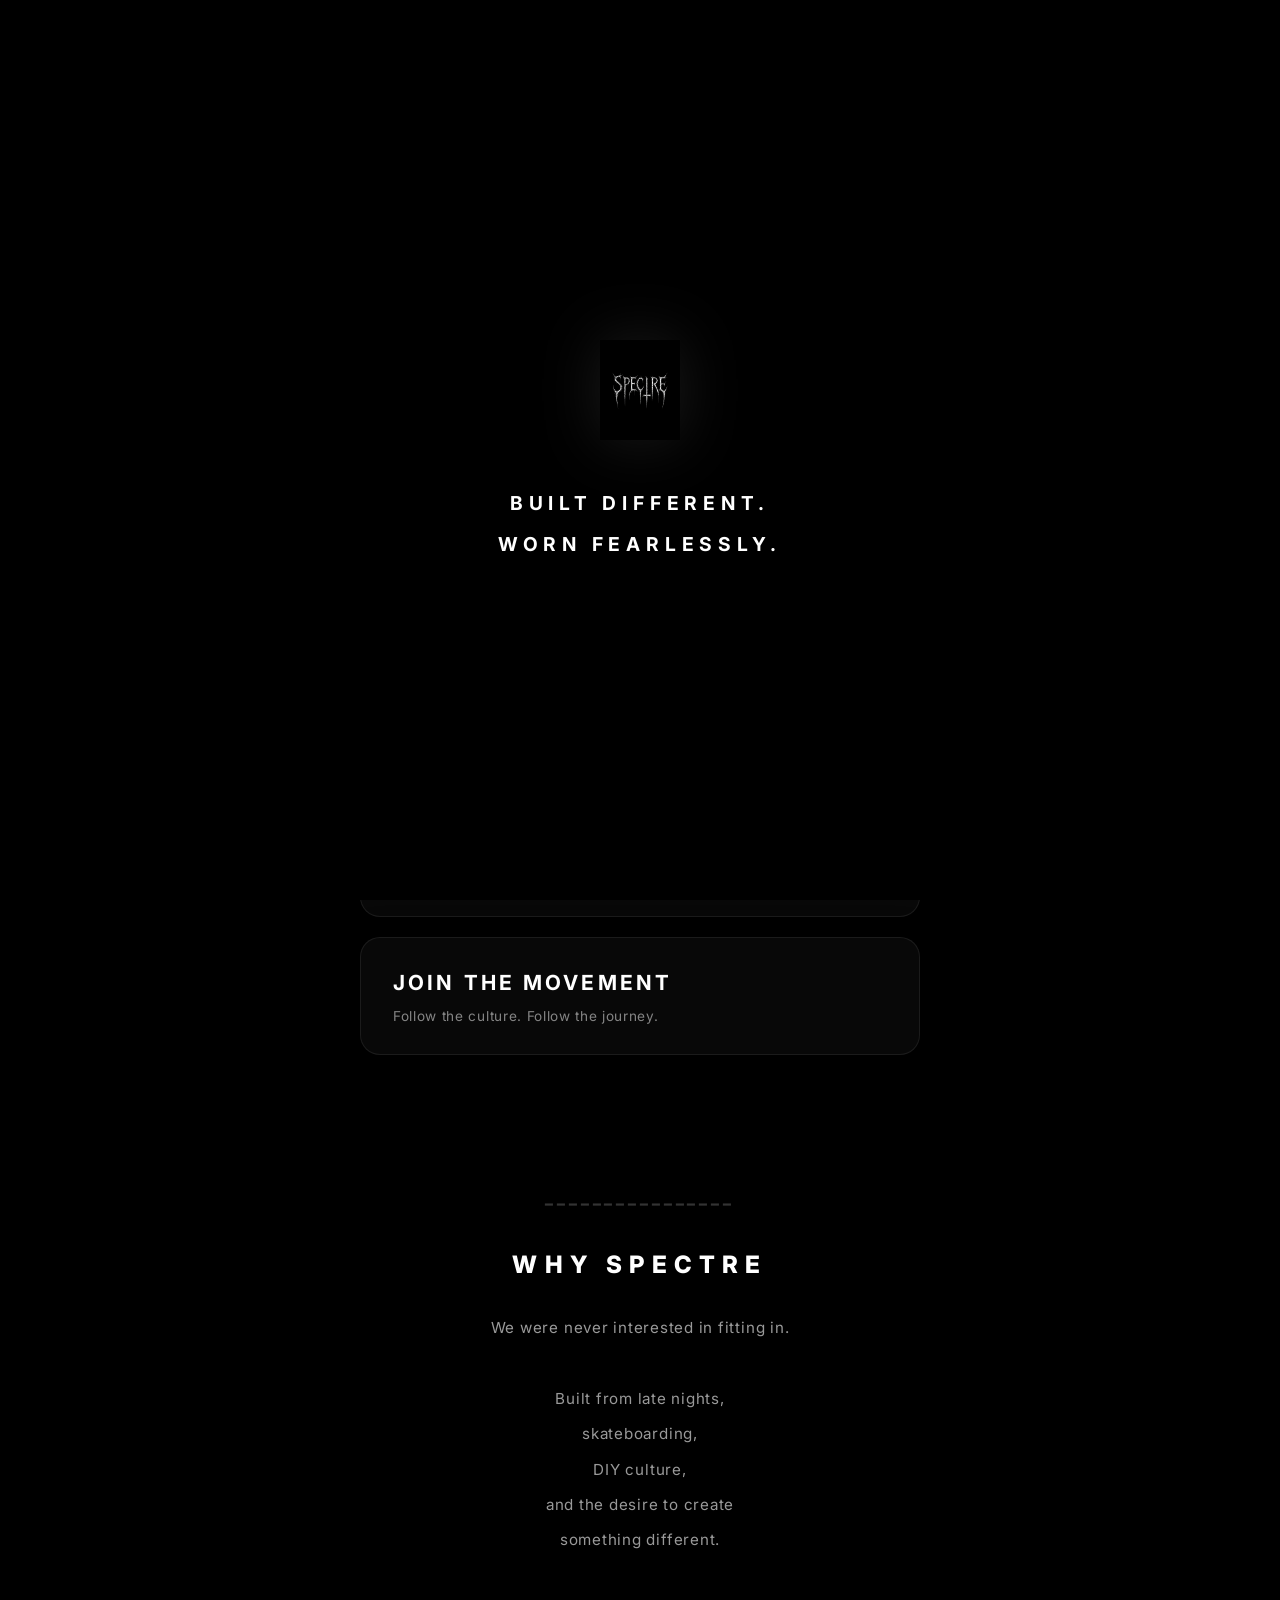
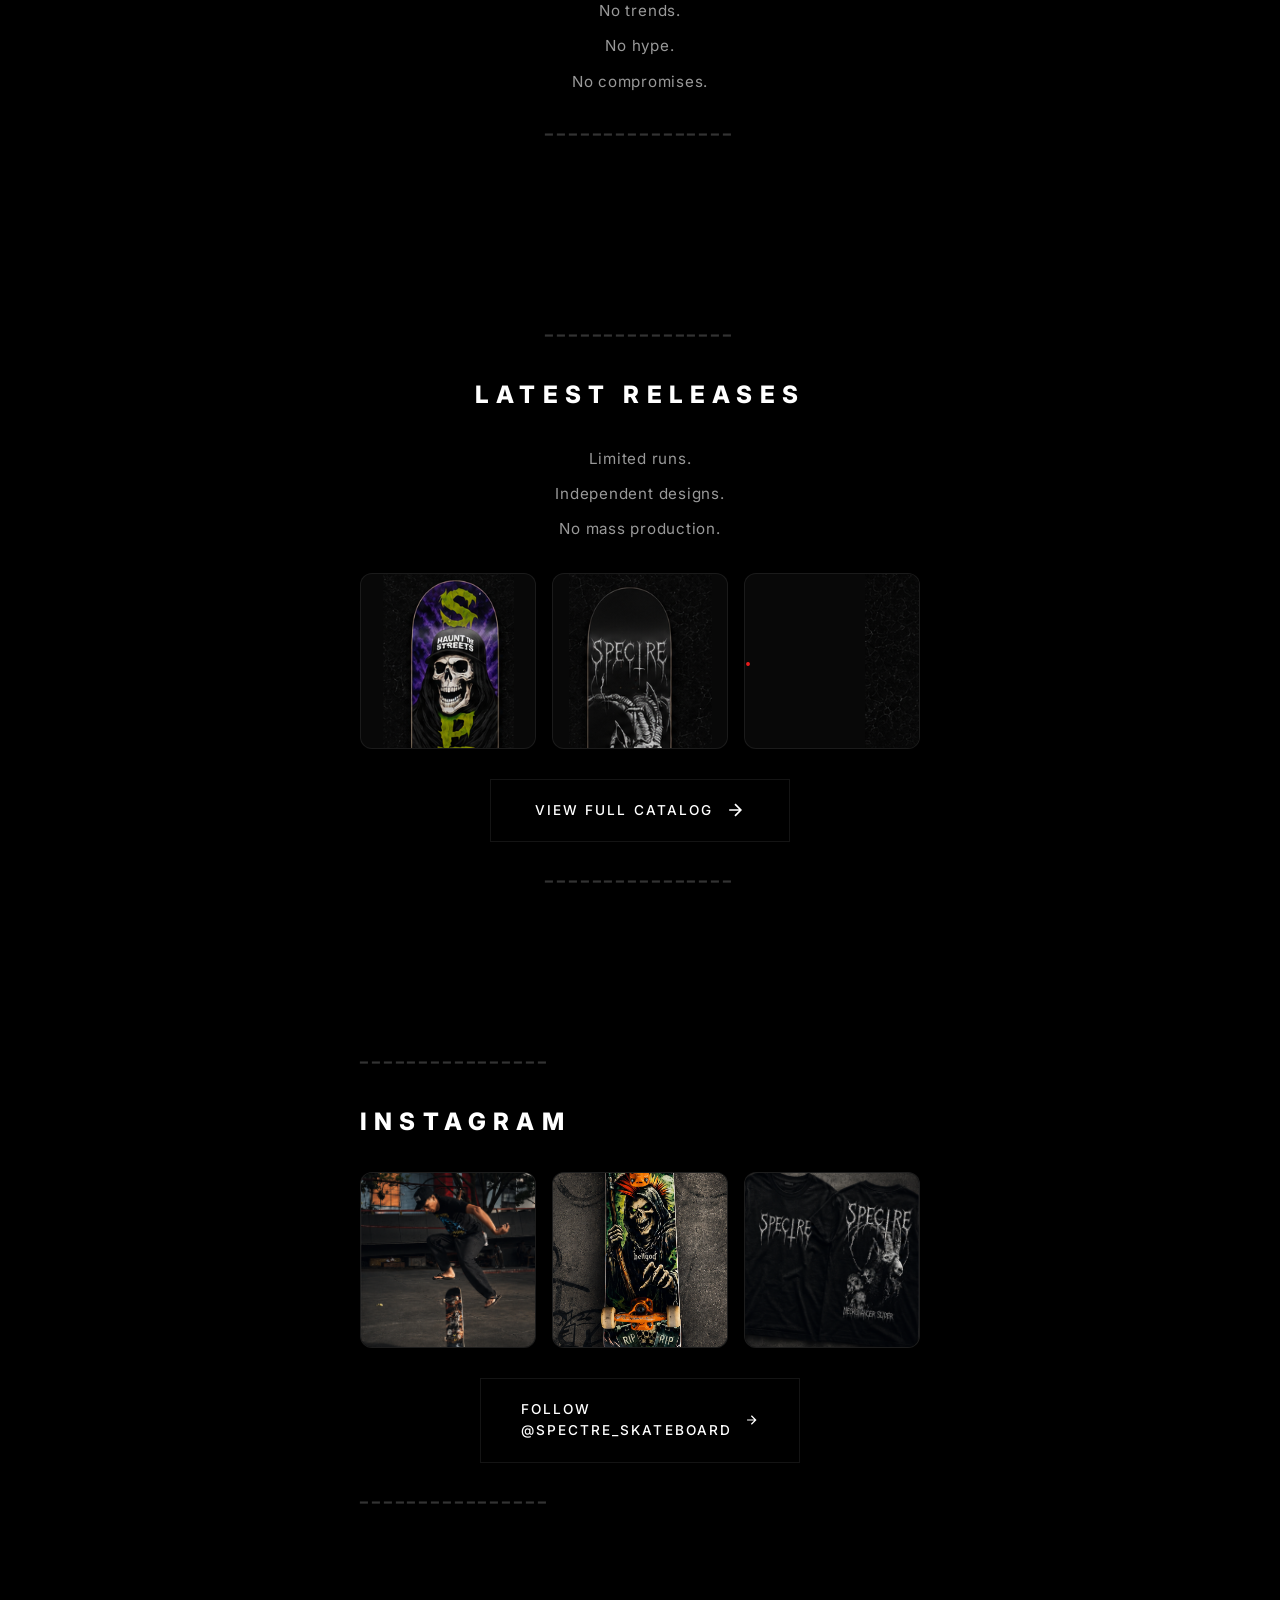
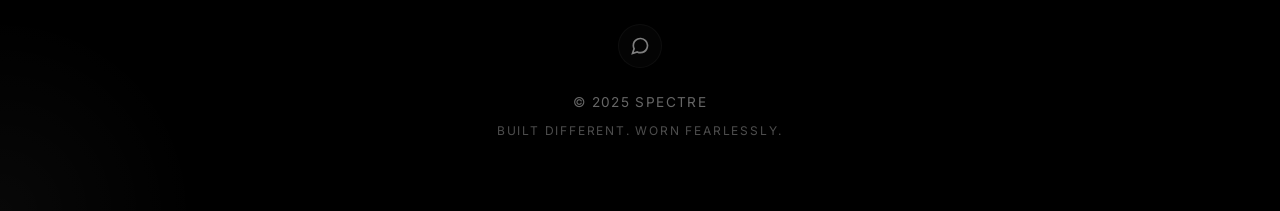
==== index.html @ ea02066d "update design" ====
<!DOCTYPE html>
<html lang="en">
<head>
    <meta charset="UTF-8">
    <meta name="viewport" content="width=device-width, initial-scale=1.0">
    <meta http-equiv="X-UA-Compatible" content="IE=edge">
    
    <!-- Primary Meta Tags -->
    <title>SPECTRE | Built Different. Worn Fearlessly.</title>
    <meta name="title" content="SPECTRE | Built Different. Worn Fearlessly.">
    <meta name="description" content="SPECTRE - Independent skateboarding and streetwear brand. Built Different. Worn Fearlessly. Shop limited edition streetwear and skate decks designed beyond trends.">
    <meta name="keywords" content="SPECTRE, spectreskate, skateboarding, streetwear, skate decks, premium streetwear, luxury fashion, independent clothing brand, DIY culture, underground culture, skate brand">
    <meta name="author" content="SPECTRE">
    
    <!-- Canonical URL -->
    <link rel="canonical" href="https://spectreskate.com/">
    
    <!-- Open Graph / Facebook -->
    <meta property="og:type" content="website">
    <meta property="og:url" content="https://spectreskate.com/">
    <meta property="og:title" content="SPECTRE">
    <meta property="og:description" content="Built Different. Worn Fearlessly.">
    <meta property="og:image" content="https://spectreskate.com/assets/images/social-preview.jpg">
    <meta property="og:site_name" content="SPECTRE">
    
    <!-- Twitter -->
    <meta property="twitter:card" content="summary_large_image">
    <meta property="twitter:url" content="https://spectreskate.com/">
    <meta property="twitter:title" content="SPECTRE">
    <meta property="twitter:description" content="Built Different. Worn Fearlessly.">
    <meta property="twitter:image" content="https://spectreskate.com/assets/images/social-preview.jpg">
    <meta property="twitter:site" content="@spectreskate">
    
    <!-- Favicon -->
    <link rel="icon" type="image/png" sizes="32x32" href="assets/images/favicon-32x32.png">
    <link rel="icon" type="image/png" sizes="16x16" href="assets/images/favicon-16x16.png">
    <link rel="icon" type="image/x-icon" href="assets/images/favicon.ico">
    <link rel="apple-touch-icon" sizes="180x180" href="assets/images/apple-touch-icon.png">
    
    <!-- CSS -->
    <link rel="stylesheet" href="style.css">
    
    <!-- Preconnect for performance -->
    <link rel="preconnect" href="https://fonts.googleapis.com">
    <link rel="preconnect" href="https://fonts.gstatic.com" crossorigin>
    <link href="https://fonts.googleapis.com/css2?family=Inter:wght@300;400;500;600;700;800;900&display=swap" rel="stylesheet">
</head>
<body>
    <!-- Loading Screen -->
    <div class="loading-screen" id="loadingScreen">
        <div class="loading-content">
            <img src="assets/images/logo.png" alt="SPECTRE" class="loading-logo">
            <div class="loading-text">
                <p class="loading-line-1">BUILT DIFFERENT.</p>
                <p class="loading-line-2">WORN FEARLESSLY.</p>
            </div>
        </div>
    </div>

    <!-- Background Effects -->
    <div class="background-gradient"></div>
    <div class="background-particles"></div>
    <div class="glow-effect"></div>

    <!-- Main Container -->
    <main class="container">
        <!-- Header Section -->
        <header class="header">
            <div class="profile-section">
                <div class="profile-image-container">
                    <img src="assets/images/logo.png" alt="SPECTRE" class="profile-image" id="profileImage">
                    <div class="profile-ring"></div>
                </div>
                <h1 class="brand-title">SPECTRE</h1>
                <p class="hero-subtitle">BUILT DIFFERENT.</p>
                <p class="hero-subtitle">WORN FEARLESSLY.</p>
                <p class="hero-tagline">Forged through skateboarding, DIY culture, and the underground.</p>
            </div>
        </header>

        <!-- Primary CTA Buttons Section -->
        <!-- CATATAN: Semua link diambil otomatis dari file links.json -->
        <!-- Jangan ubah href="#" di sini. Edit links.json untuk mengubah link -->
        <section class="cta-section">
            <div class="cta-container">
                <!-- ENTER THE VOID -->
                <!-- data-link="enter-void" akan mencari properti "enter_void" di links.json -->
                <a href="#" class="cta-button" data-link="enter-void" target="_blank" rel="noopener">
                    <div class="cta-content">
                        <h3 class="cta-title">ENTER THE VOID</h3>
                        <p class="cta-description">Forged by skateboarding, DIY, and the underground.</p>
                    </div>
                    <div class="cta-glow"></div>
                </a>

                <!-- EXPLORE THE COLLECTION -->
                <a href="collection.html" class="cta-button">
                    <div class="cta-content">
                        <h3 class="cta-title">EXPLORE THE COLLECTION</h3>
                        <p class="cta-description">Streetwear designed beyond trends.</p>
                    </div>
                    <div class="cta-glow"></div>
                </a>

                <!-- DIRECT CONTACT -->
                <!-- data-link="direct-contact" akan mencari properti "direct_contact" di links.json -->
                <a href="#" class="cta-button" data-link="direct-contact" id="whatsappBtn" target="_blank" rel="noopener">
                    <div class="cta-content">
                        <h3 class="cta-title">DIRECT CONTACT</h3>
                        <p class="cta-description">Questions, orders, collaborations, and custom requests.</p>
                    </div>
                    <div class="cta-glow"></div>
                </a>

                <!-- JOIN THE MOVEMENT -->
                <!-- data-link="join-movement" akan mencari properti "join_movement" di links.json -->
                <a href="#" class="cta-button" data-link="join-movement" target="_blank" rel="noopener">
                    <div class="cta-content">
                        <h3 class="cta-title">JOIN THE MOVEMENT</h3>
                        <p class="cta-description">Follow the culture. Follow the journey.</p>
                    </div>
                    <div class="cta-glow"></div>
                </a>
            </div>
        </section>

        <!-- WHY SPECTRE Section -->
        <section class="brand-section">
            <div class="divider">━━━━━━━━━━━━━━━━</div>
            <h2 class="section-title">WHY SPECTRE</h2>
            <div class="brand-content">
                <p>We were never interested in fitting in.</p>
                <br>
                <p>Built from late nights,</p>
                <p>skateboarding,</p>
                <p>DIY culture,</p>
                <p>and the desire to create</p>
                <p>something different.</p>
                <br>
                <p>No trends.</p>
                <p>No hype.</p>
                <p>No compromises.</p>
            </div>
            <div class="divider">━━━━━━━━━━━━━━━━</div>
        </section>

        <!-- LATEST RELEASES Section -->
        <section class="releases-section">
            <div class="divider">━━━━━━━━━━━━━━━━</div>
            <h2 class="section-title">LATEST RELEASES</h2>
            <div class="releases-content">
                <p>Limited runs.</p>
                <p>Independent designs.</p>
                <p>No mass production.</p>
            </div>
            <div class="releases-grid">
                <!-- Featured products loaded from products.json -->
                <div class="release-card" id="featured-product-1">
                    <div class="release-image">
                        <div class="release-placeholder">
                            <span>FEATURED 01</span>
                        </div>
                    </div>
                </div>
                <div class="release-card" id="featured-product-2">
                    <div class="release-image">
                        <div class="release-placeholder">
                            <span>FEATURED 02</span>
                        </div>
                    </div>
                </div>
                <div class="release-card" id="featured-product-3">
                    <div class="release-image">
                        <div class="release-placeholder">
                            <span>FEATURED 03</span>
                        </div>
                    </div>
                </div>
            </div>
            <a href="catalog.html" class="catalog-link" data-link="catalog">
                <span>VIEW FULL CATALOG</span>
                <svg viewBox="0 0 24 24" fill="none" stroke="currentColor" stroke-width="2">
                    <path d="M5 12h14M12 5l7 7-7 7"/>
                </svg>
            </a>
            <div class="divider">━━━━━━━━━━━━━━━━</div>
        </section>

        <!-- Instagram Showcase Section -->
        <section class="instagram-section">
            <div class="divider">━━━━━━━━━━━━━━━━</div>
            <h2 class="section-title">INSTAGRAM</h2>
            <div class="instagram-grid">
                <a href="#" class="instagram-link" data-link="instagram" target="_blank" rel="noopener" aria-label="View on Instagram" id="instagram-photo-1">
                    <div class="instagram-image">
                        <div class="instagram-placeholder">
                            <span>PHOTO 01</span>
                        </div>
                    </div>
                </a>
                <a href="#" class="instagram-link" data-link="instagram" target="_blank" rel="noopener" aria-label="View on Instagram" id="instagram-photo-2">
                    <div class="instagram-image">
                        <div class="instagram-placeholder">
                            <span>PHOTO 02</span>
                        </div>
                    </div>
                </a>
                <a href="#" class="instagram-link" data-link="instagram" target="_blank" rel="noopener" aria-label="View on Instagram" id="instagram-photo-3">
                    <div class="instagram-image">
                        <div class="instagram-placeholder">
                            <span>PHOTO 03</span>
                        </div>
                    </div>
                </a>
            </div>
            <a href="#" class="instagram-cta" data-link="instagram" target="_blank" rel="noopener">
                <span>FOLLOW @SPECTRE_SKATEBOARD</span>
                <svg viewBox="0 0 24 24" fill="none" stroke="currentColor" stroke-width="2">
                    <path d="M5 12h14M12 5l7 7-7 7"/>
                </svg>
            </a>
            <div class="divider">━━━━━━━━━━━━━━━━</div>
        </section>

        <!-- Footer -->
        <footer class="footer">
            <div class="footer-social">
                <a href="#" class="footer-social-link" data-link="direct-contact" target="_blank" rel="noopener" aria-label="WhatsApp">
                    <svg viewBox="0 0 24 24" fill="none" stroke="currentColor" stroke-width="2">
                        <path d="M21 11.5a8.38 8.38 0 0 1-.9 3.8 8.5 8.5 0 0 1-7.6 4.7 8.38 8.38 0 0 1-3.8-.9L3 21l1.9-5.7a8.38 8.38 0 0 1-.9-3.8 8.5 8.5 0 0 1 4.7-7.6 8.38 8.38 0 0 1 3.8-.9h.5a8.48 8.48 0 0 1 8 8v.5z"></path>
                    </svg>
                </a>
            </div>
            <p class="footer-text">&copy; 2025 SPECTRE</p>
            <p class="footer-tagline">Built Different. Worn Fearlessly.</p>
        </footer>
    </main>

    <!-- JavaScript -->
    <script src="script.js"></script>
</body>
</html>
---- style.css ----
/* ============================================
   SPECTRE - Premium Luxury Bio-Link Website
   Dark Theme with Glassmorphism Effects
   ============================================ */

/* CSS Reset & Base Styles */
* {
    margin: 0;
    padding: 0;
    box-sizing: border-box;
}

:root {
    --color-black: #000000;
    --color-dark-grey: #0a0a0a;
    --color-medium-grey: #1a1a1a;
    --color-light-grey: #2a2a2a;
    --color-white: #ffffff;
    --color-accent: #ffffff;
    --color-glow: rgba(255, 255, 255, 0.1);
    
    --font-primary: 'Inter', -apple-system, BlinkMacSystemFont, 'Segoe UI', Roboto, sans-serif;
    
    --glass-bg: rgba(255, 255, 255, 0.03);
    --glass-border: rgba(255, 255, 255, 0.08);
    --glass-blur: 20px;
    
    --transition-fast: 0.2s ease;
    --transition-medium: 0.3s ease;
    --transition-slow: 0.5s ease;
    
    --shadow-subtle: 0 4px 30px rgba(0, 0, 0, 0.5);
    --shadow-glow: 0 0 40px rgba(255, 255, 255, 0.1);
}

html {
    scroll-behavior: smooth;
}

body {
    font-family: var(--font-primary);
    background-color: var(--color-black);
    color: var(--color-white);
    min-height: 100vh;
    overflow-x: hidden;
    line-height: 1.6;
    -webkit-font-smoothing: antialiased;
    -moz-osx-font-smoothing: grayscale;
}

/* Loading Screen - Cinematic Intro */
.loading-screen {
    position: fixed;
    top: 0;
    left: 0;
    width: 100%;
    height: 100%;
    background: var(--color-black);
    display: flex;
    flex-direction: column;
    justify-content: center;
    align-items: center;
    z-index: 9999;
    transition: opacity 0.8s ease, visibility 0.8s ease;
}

.loading-screen.hidden {
    opacity: 0;
    visibility: hidden;
}

.loading-content {
    text-align: center;
    opacity: 0;
    animation: fadeIn 0.8s ease forwards;
}

.loading-logo {
    width: 100px;
    height: 100px;
    margin-bottom: 40px;
    object-fit: contain;
    filter: drop-shadow(0 0 30px rgba(255, 255, 255, 0.1));
    opacity: 0;
    animation: logoFadeIn 0.8s ease 0.3s forwards;
}

.loading-text {
    opacity: 0;
    animation: textFadeIn 0.8s ease 0.6s forwards;
}

.loading-line-1 {
    font-size: 1.2rem;
    font-weight: 700;
    letter-spacing: 0.3em;
    text-transform: uppercase;
    color: var(--color-white);
    margin-bottom: 10px;
    opacity: 0;
    animation: lineFadeIn 0.6s ease 0.9s forwards;
}

.loading-line-2 {
    font-size: 1.2rem;
    font-weight: 700;
    letter-spacing: 0.3em;
    text-transform: uppercase;
    color: var(--color-white);
    opacity: 0;
    animation: lineFadeIn 0.6s ease 1.1s forwards;
}

/* Cinematic Animations */
@keyframes fadeIn {
    from {
        opacity: 0;
    }
    to {
        opacity: 1;
    }
}

@keyframes logoFadeIn {
    from {
        opacity: 0;
        transform: scale(0.95);
    }
    to {
        opacity: 1;
        transform: scale(1);
    }
}

@keyframes textFadeIn {
    from {
        opacity: 0;
    }
    to {
        opacity: 1;
    }
}

@keyframes lineFadeIn {
    from {
        opacity: 0;
        transform: translateY(10px);
    }
    to {
        opacity: 1;
        transform: translateY(0);
    }
}

@keyframes pulse {
    0%, 100% {
        transform: scale(1);
        opacity: 1;
    }
    50% {
        transform: scale(1.05);
        opacity: 0.8;
    }
}

/* Background Effects */
.background-gradient {
    position: fixed;
    top: 0;
    left: 0;
    width: 100%;
    height: 100%;
    background: 
        radial-gradient(ellipse at 20% 20%, rgba(255, 255, 255, 0.03) 0%, transparent 50%),
        radial-gradient(ellipse at 80% 80%, rgba(255, 255, 255, 0.02) 0%, transparent 50%),
        radial-gradient(ellipse at 50% 50%, rgba(255, 255, 255, 0.01) 0%, transparent 70%);
    z-index: -2;
    animation: gradientMove 20s ease-in-out infinite;
}

@keyframes gradientMove {
    0%, 100% {
        transform: translate(0, 0) scale(1);
    }
    33% {
        transform: translate(30px, -30px) scale(1.1);
    }
    66% {
        transform: translate(-20px, 20px) scale(0.9);
    }
}

.background-particles {
    position: fixed;
    top: 0;
    left: 0;
    width: 100%;
    height: 100%;
    z-index: -1;
    pointer-events: none;
}

.glow-effect {
    position: fixed;
    top: 50%;
    left: 50%;
    transform: translate(-50%, -50%);
    width: 600px;
    height: 600px;
    background: radial-gradient(circle, rgba(255, 255, 255, 0.05) 0%, transparent 70%);
    z-index: -1;
    animation: glowPulse 8s ease-in-out infinite;
}

@keyframes glowPulse {
    0%, 100% {
        opacity: 0.5;
        transform: translate(-50%, -50%) scale(1);
    }
    50% {
        opacity: 0.8;
        transform: translate(-50%, -50%) scale(1.2);
    }
}

/* Main Container */
.container {
    max-width: 600px;
    margin: 0 auto;
    padding: 40px 20px;
    min-height: 100vh;
    display: flex;
    flex-direction: column;
    position: relative;
}

/* Header Section */
.header {
    text-align: center;
    margin-bottom: 50px;
    animation: fadeInUp 1s ease 0.3s both;
}

.profile-section {
    display: flex;
    flex-direction: column;
    align-items: center;
    gap: 20px;
}

.profile-image-container {
    position: relative;
    width: 160px;
    height: 160px;
    margin-bottom: 10px;
}

.profile-image {
    width: 100%;
    height: 100%;
    object-fit: contain;
    border-radius: 50%;
    animation: logoReveal 1.5s ease 0.5s both;
}

.profile-ring {
    position: absolute;
    top: -5px;
    left: -5px;
    right: -5px;
    bottom: -5px;
    border: 2px solid rgba(255, 255, 255, 0.2);
    border-radius: 50%;
    animation: ringPulse 3s ease-in-out infinite;
}

@keyframes logoReveal {
    0% {
        transform: scale(0.8) rotate(-10deg);
        opacity: 0;
    }
    100% {
        transform: scale(1) rotate(0deg);
        opacity: 1;
    }
}

@keyframes ringPulse {
    0%, 100% {
        transform: scale(1);
        opacity: 0.5;
    }
    50% {
        transform: scale(1.1);
        opacity: 0.2;
    }
}

.brand-title {
    font-size: 2.5rem;
    font-weight: 800;
    letter-spacing: 0.3em;
    text-transform: uppercase;
    background: linear-gradient(135deg, var(--color-white) 0%, rgba(255, 255, 255, 0.7) 100%);
    -webkit-background-clip: text;
    -webkit-text-fill-color: transparent;
    background-clip: text;
    animation: fadeInUp 1s ease 0.7s both;
}

.hero-subtitle {
    font-size: 1.2rem;
    font-weight: 700;
    letter-spacing: 0.2em;
    color: var(--color-white);
    text-transform: uppercase;
    margin: 5px 0;
    animation: fadeInUp 1s ease 0.8s both;
}

.hero-tagline {
    font-size: 0.85rem;
    font-weight: 400;
    letter-spacing: 0.1em;
    color: rgba(255, 255, 255, 0.5);
    text-transform: none;
    margin-top: 15px;
    animation: fadeInUp 1s ease 0.9s both;
}

/* CTA Section */
.cta-section {
    flex: 1;
    margin-bottom: 50px;
}

.cta-container {
    display: flex;
    flex-direction: column;
    gap: 20px;
}

.cta-button {
    position: relative;
    display: block;
    text-decoration: none;
    background: var(--glass-bg);
    border: 1px solid var(--glass-border);
    border-radius: 20px;
    padding: 28px 32px;
    backdrop-filter: blur(var(--glass-blur));
    -webkit-backdrop-filter: blur(var(--glass-blur));
    box-shadow: var(--shadow-subtle);
    transition: all var(--transition-medium);
    overflow: hidden;
    animation: fadeInUp 0.6s ease both;
}

.cta-button:nth-child(1) { animation-delay: 1.1s; }
.cta-button:nth-child(2) { animation-delay: 1.2s; }
.cta-button:nth-child(3) { animation-delay: 1.3s; }
.cta-button:nth-child(4) { animation-delay: 1.4s; }

.cta-button:hover {
    transform: translateY(-6px) scale(1.02);
    border-color: rgba(255, 255, 255, 0.3);
    box-shadow: var(--shadow-glow);
}

.cta-button:active {
    transform: translateY(-3px) scale(0.98);
}

.cta-content {
    position: relative;
    z-index: 1;
}

.cta-title {
    font-size: 1.3rem;
    font-weight: 700;
    letter-spacing: 0.15em;
    color: var(--color-white);
    text-transform: uppercase;
    margin-bottom: 8px;
}

.cta-description {
    font-size: 0.85rem;
    font-weight: 400;
    letter-spacing: 0.05em;
    color: rgba(255, 255, 255, 0.5);
    line-height: 1.4;
}

.cta-glow {
    position: absolute;
    top: 0;
    left: 0;
    width: 100%;
    height: 100%;
    background: linear-gradient(135deg, rgba(255, 255, 255, 0.08) 0%, transparent 50%);
    opacity: 0;
    transition: opacity var(--transition-medium);
    pointer-events: none;
}

.cta-button:hover .cta-glow {
    opacity: 1;
}

/* Brand Section */
.brand-section {
    margin: 60px 0;
    text-align: center;
    animation: fadeInUp 0.8s ease 1.5s both;
}

.divider {
    color: rgba(255, 255, 255, 0.2);
    font-size: 0.8rem;
    letter-spacing: 0.3em;
    margin: 30px 0;
    font-weight: 300;
}

.section-title {
    font-size: 1.5rem;
    font-weight: 800;
    letter-spacing: 0.3em;
    color: var(--color-white);
    text-transform: uppercase;
    margin: 30px 0;
}

.brand-content {
    color: rgba(255, 255, 255, 0.6);
    font-size: 0.95rem;
    line-height: 1.8;
    letter-spacing: 0.05em;
}

.brand-content p {
    margin: 8px 0;
}

/* Releases Section */
.releases-section {
    margin: 60px 0;
    text-align: center;
    animation: fadeInUp 0.8s ease 1.6s both;
}

.releases-content {
    color: rgba(255, 255, 255, 0.6);
    font-size: 0.95rem;
    line-height: 1.8;
    letter-spacing: 0.05em;
    margin: 30px 0;
}

.releases-content p {
    margin: 8px 0;
}

.releases-grid {
    display: grid;
    grid-template-columns: repeat(3, 1fr);
    gap: 16px;
    margin: 30px 0;
}

.release-card {
    aspect-ratio: 1;
    background: var(--glass-bg);
    border: 1px solid var(--glass-border);
    border-radius: 12px;
    overflow: hidden;
    backdrop-filter: blur(var(--glass-blur));
    -webkit-backdrop-filter: blur(var(--glass-blur));
    transition: all var(--transition-medium);
}

.release-card:hover {
    transform: scale(1.05);
    border-color: rgba(255, 255, 255, 0.2);
    box-shadow: var(--shadow-glow);
}

.release-image {
    width: 100%;
    height: 100%;
    overflow: hidden;
}

.release-placeholder {
    width: 100%;
    height: 100%;
    display: flex;
    align-items: center;
    justify-content: center;
    background: linear-gradient(135deg, rgba(255, 255, 255, 0.02) 0%, transparent 50%);
}

.release-placeholder span {
    font-size: 0.65rem;
    font-weight: 600;
    letter-spacing: 0.2em;
    color: rgba(255, 255, 255, 0.3);
    text-transform: uppercase;
}

.catalog-link {
    display: flex;
    align-items: center;
    justify-content: center;
    gap: 12px;
    padding: 20px 40px;
    margin: 30px auto 0;
    background: transparent;
    border: 1px solid var(--glass-border);
    color: var(--color-white);
    text-decoration: none;
    font-size: 0.85rem;
    font-weight: 500;
    letter-spacing: 0.15em;
    text-transform: uppercase;
    transition: all var(--transition-medium);
    backdrop-filter: blur(var(--glass-blur));
    -webkit-backdrop-filter: blur(var(--glass-blur));
    max-width: 300px;
}

.catalog-link:hover {
    background: var(--glass-bg);
    border-color: rgba(255, 255, 255, 0.2);
    transform: translateY(-2px);
}

.catalog-link svg {
    width: 20px;
    height: 20px;
    transition: transform var(--transition-medium);
}

.catalog-link:hover svg {
    transform: translateX(4px);
}

/* Instagram Showcase Section */
.instagram-section {
    margin: 40px 0;
    animation: fadeInUp 0.6s ease 2.2s both;
}

/* Collection Page Styles */
.collection-section {
    margin: 60px 0;
    animation: fadeInUp 0.6s ease 0.5s both;
}

.collection-subtitle {
    font-size: 0.9rem;
    font-weight: 400;
    letter-spacing: 0.1em;
    color: rgba(255, 255, 255, 0.5);
    text-align: center;
    margin-bottom: 40px;
    animation: fadeInUp 0.6s ease 0.6s both;
}

.platform-grid {
    display: flex;
    flex-direction: column;
    gap: 16px;
    margin: 40px 0;
}

.platform-card {
    display: flex;
    align-items: center;
    gap: 20px;
    padding: 24px 32px;
    background: transparent;
    border: 1px solid var(--glass-border);
    color: var(--color-white);
    text-decoration: none;
    transition: all var(--transition-medium);
    backdrop-filter: blur(var(--glass-blur));
    -webkit-backdrop-filter: blur(var(--glass-blur));
    border-radius: 12px;
    animation: fadeInUp 0.6s ease 0.7s both;
}

.platform-card:nth-child(1) {
    animation-delay: 0.7s;
}

.platform-card:nth-child(2) {
    animation-delay: 0.8s;
}

.platform-card:nth-child(3) {
    animation-delay: 0.9s;
}

.platform-card:hover {
    background: var(--glass-bg);
    border-color: rgba(255, 255, 255, 0.2);
    transform: translateY(-4px);
}

.platform-icon {
    width: 48px;
    height: 48px;
    display: flex;
    align-items: center;
    justify-content: center;
    background: rgba(255, 255, 255, 0.05);
    border-radius: 12px;
    flex-shrink: 0;
}

.platform-icon svg {
    width: 24px;
    height: 24px;
}

.platform-info {
    flex: 1;
    text-align: left;
}

.platform-name {
    font-size: 1.1rem;
    font-weight: 600;
    letter-spacing: 0.05em;
    margin-bottom: 4px;
}

.platform-description {
    font-size: 0.85rem;
    font-weight: 400;
    letter-spacing: 0.05em;
    color: rgba(255, 255, 255, 0.5);
}

.platform-arrow {
    width: 32px;
    height: 32px;
    display: flex;
    align-items: center;
    justify-content: center;
    flex-shrink: 0;
    transition: transform var(--transition-medium);
}

.platform-arrow svg {
    width: 20px;
    height: 20px;
}

.platform-card:hover .platform-arrow {
    transform: translateX(4px);
}

.instagram-grid {
    display: grid;
    grid-template-columns: repeat(3, 1fr);
    gap: 16px;
    margin: 30px 0;
}

.instagram-link {
    display: block;
    text-decoration: none;
    color: inherit;
    transition: transform var(--transition-medium);
}

.instagram-link:hover {
    transform: translateY(-8px);
}

.instagram-image {
    aspect-ratio: 1;
    background: var(--color-dark-grey);
    border-radius: 12px;
    overflow: hidden;
    position: relative;
    border: 1px solid var(--glass-border);
    backdrop-filter: blur(var(--glass-blur));
    -webkit-backdrop-filter: blur(var(--glass-blur));
}

.instagram-image img {
    width: 100%;
    height: 100%;
    object-fit: cover;
    transition: transform var(--transition-medium);
}

.instagram-link:hover .instagram-image img {
    transform: scale(1.05);
}

.instagram-placeholder {
    width: 100%;
    height: 100%;
    display: flex;
    align-items: center;
    justify-content: center;
    background: linear-gradient(135deg, rgba(255, 255, 255, 0.02) 0%, transparent 50%);
}

.instagram-placeholder span {
    font-size: 0.65rem;
    font-weight: 600;
    letter-spacing: 0.2em;
    color: rgba(255, 255, 255, 0.3);
    text-transform: uppercase;
}

.instagram-cta {
    display: flex;
    align-items: center;
    justify-content: center;
    gap: 12px;
    padding: 20px 40px;
    margin: 20px auto 0;
    background: transparent;
    border: 1px solid var(--glass-border);
    color: var(--color-white);
    text-decoration: none;
    font-size: 0.85rem;
    font-weight: 500;
    letter-spacing: 0.15em;
    text-transform: uppercase;
    transition: all var(--transition-medium);
    backdrop-filter: blur(var(--glass-blur));
    -webkit-backdrop-filter: blur(var(--glass-blur));
    max-width: 320px;
}

.instagram-cta:hover {
    background: var(--glass-bg);
    border-color: rgba(255, 255, 255, 0.2);
    transform: translateY(-2px);
}

.instagram-cta svg {
    width: 20px;
    height: 20px;
    transition: transform var(--transition-medium);
}

.instagram-cta:hover svg {
    transform: translateX(4px);
}

/* Actions Section */
.actions-section {
    display: flex;
    gap: 12px;
    justify-content: center;
    margin-bottom: 40px;
    animation: fadeInUp 0.6s ease 2s both;
}

.action-button {
    display: flex;
    align-items: center;
    gap: 8px;
    padding: 12px 20px;
    background: var(--glass-bg);
    border: 1px solid var(--glass-border);
    border-radius: 12px;
    color: var(--color-white);
    font-family: var(--font-primary);
    font-size: 0.85rem;
    font-weight: 500;
    letter-spacing: 0.05em;
    cursor: pointer;
    backdrop-filter: blur(var(--glass-blur));
    -webkit-backdrop-filter: blur(var(--glass-blur));
    box-shadow: var(--shadow-subtle);
    transition: all var(--transition-medium);
}

.action-button:hover {
    background: rgba(255, 255, 255, 0.08);
    border-color: rgba(255, 255, 255, 0.2);
    transform: translateY(-2px);
}

.action-button:active {
    transform: translateY(0);
}

.action-button svg {
    width: 18px;
    height: 18px;
    stroke: var(--color-white);
}

/* Footer */
.footer {
    text-align: center;
    padding: 40px 20px 30px;
    animation: fadeInUp 0.6s ease 1.7s both;
}

.footer-social {
    display: flex;
    justify-content: center;
    gap: 24px;
    margin-bottom: 24px;
}

.footer-social-link {
    display: flex;
    align-items: center;
    justify-content: center;
    width: 44px;
    height: 44px;
    background: var(--glass-bg);
    border: 1px solid var(--glass-border);
    border-radius: 50%;
    color: var(--color-white);
    text-decoration: none;
    backdrop-filter: blur(var(--glass-blur));
    -webkit-backdrop-filter: blur(var(--glass-blur));
    transition: all var(--transition-medium);
}

.footer-social-link:hover {
    background: rgba(255, 255, 255, 0.08);
    border-color: rgba(255, 255, 255, 0.25);
    transform: translateY(-4px);
}

.footer-social-link svg {
    width: 20px;
    height: 20px;
    stroke: var(--color-white);
}

.footer-text {
    font-size: 0.85rem;
    color: rgba(255, 255, 255, 0.4);
    margin-bottom: 8px;
    letter-spacing: 0.1em;
}

.footer-tagline {
    font-size: 0.75rem;
    color: rgba(255, 255, 255, 0.3);
    letter-spacing: 0.15em;
    text-transform: uppercase;
}

/* Animations */
@keyframes fadeInUp {
    from {
        opacity: 0;
        transform: translateY(30px);
    }
    to {
        opacity: 1;
        transform: translateY(0);
    }
}

/* Scroll Reveal */
.reveal {
    opacity: 0;
    transform: translateY(30px);
    transition: all 0.6s ease;
}

.reveal.active {
    opacity: 1;
    transform: translateY(0);
}

/* Toast Notification */
.toast {
    position: fixed;
    bottom: 30px;
    left: 50%;
    transform: translateX(-50%) translateY(100px);
    background: rgba(255, 255, 255, 0.1);
    border: 1px solid rgba(255, 255, 255, 0.2);
    backdrop-filter: blur(20px);
    -webkit-backdrop-filter: blur(20px);
    padding: 16px 32px;
    border-radius: 12px;
    color: var(--color-white);
    font-size: 0.9rem;
    font-weight: 500;
    z-index: 1000;
    opacity: 0;
    transition: all 0.4s cubic-bezier(0.68, -0.55, 0.265, 1.55);
}

.toast.show {
    transform: translateX(-50%) translateY(0);
    opacity: 1;
}

/* Responsive Design */
@media (max-width: 480px) {
    .container {
        padding: 30px 20px;
    }
    
    .header {
        margin-bottom: 40px;
    }
    
    .profile-image-container {
        width: 112px;
        height: 112px;
    }
    
    .brand-title {
        font-size: 2rem;
        letter-spacing: 0.2em;
    }
    
    .hero-subtitle {
        font-size: 1rem;
        letter-spacing: 0.15em;
    }
    
    .hero-tagline {
        font-size: 0.8rem;
    }
    
    .cta-button {
        padding: 26px 30px;
        min-height: 60px;
    }
    
    .cta-title {
        font-size: 1.15rem;
        letter-spacing: 0.1em;
    }
    
    .cta-description {
        font-size: 0.85rem;
    }
    
    .section-title {
        font-size: 1.2rem;
        letter-spacing: 0.2em;
    }
    
    .brand-content {
        font-size: 0.85rem;
    }
    
    .releases-grid {
        grid-template-columns: repeat(3, 1fr);
        gap: 12px;
    }
    
    .release-placeholder span {
        font-size: 0.6rem;
    }
    
    .footer-social-link {
        width: 48px;
        height: 48px;
    }
    
    .footer-social-link svg {
        width: 22px;
        height: 22px;
    }
    
    .footer {
        padding: 30px 20px 20px;
    }
    
    .platform-card {
        padding: 20px 24px;
        gap: 16px;
    }
    
    .platform-icon {
        width: 40px;
        height: 40px;
    }
    
    .platform-icon svg {
        width: 20px;
        height: 20px;
    }
    
    .platform-name {
        font-size: 1rem;
    }
    
    .platform-description {
        font-size: 0.8rem;
    }
}

@media (max-width: 360px) {
    .releases-grid {
        grid-template-columns: repeat(2, 1fr);
    }
    
    .instagram-grid {
        grid-template-columns: repeat(2, 1fr);
    }
    
    .platform-card {
        padding: 18px 20px;
        gap: 14px;
    }
    
    .platform-icon {
        width: 36px;
        height: 36px;
    }
    
    .platform-icon svg {
        width: 18px;
        height: 18px;
    }
    
    .platform-name {
        font-size: 0.95rem;
    }
    
    .platform-description {
        font-size: 0.75rem;
    }
}

@media (min-width: 481px) and (max-width: 768px) {
    .container {
        padding: 50px 30px;
    }
    
    .brand-title {
        font-size: 2.2rem;
    }
    
    .hero-subtitle {
        font-size: 1.1rem;
    }
    
    .cta-title {
        font-size: 1.2rem;
    }
    
    .instagram-grid {
        grid-template-columns: repeat(3, 1fr);
    }
    
    .profile-image-container {
        width: 144px;
        height: 144px;
    }
    
    .platform-card {
        padding: 22px 28px;
        gap: 18px;
    }
    
    .platform-icon {
        width: 44px;
        height: 44px;
    }
    
    .platform-icon svg {
        width: 22px;
        height: 22px;
    }
    
    .platform-name {
        font-size: 1.05rem;
    }
    
    .platform-description {
        font-size: 0.82rem;
    }
}

/* Performance Optimizations */
@media (prefers-reduced-motion: reduce) {
    *,
    *::before,
    *::after {
        animation-duration: 0.01ms !important;
        animation-iteration-count: 1 !important;
        transition-duration: 0.01ms !important;
    }
}

/* Selection */
::selection {
    background: rgba(255, 255, 255, 0.2);
    color: var(--color-white);
}

::-moz-selection {
    background: rgba(255, 255, 255, 0.2);
    color: var(--color-white);
}

/* Scrollbar */
::-webkit-scrollbar {
    width: 6px;
}

::-webkit-scrollbar-track {
    background: var(--color-dark-grey);
}

::-webkit-scrollbar-thumb {
    background: var(--color-light-grey);
    border-radius: 3px;
}

::-webkit-scrollbar-thumb:hover {
    background: rgba(255, 255, 255, 0.2);
}

/* Mouse Spotlight Effect */
.mouse-spotlight {
    position: fixed;
    width: 400px;
    height: 400px;
    border-radius: 50%;
    background: radial-gradient(circle, rgba(255, 255, 255, 0.03) 0%, transparent 70%);
    pointer-events: none;
    transform: translate(-50%, -50%);
    z-index: 0;
    transition: opacity 0.3s ease;
}

/* Focus States for Accessibility */
a:focus-visible,
button:focus-visible {
    outline: 2px solid var(--color-white);
    outline-offset: 2px;
}

/* Print Styles */
@media print {
    body {
        background: white;
        color: black;
    }
    
    .background-gradient,
    .background-particles,
    .glow-effect {
        display: none;
    }
    
    .link-button {
        break-inside: avoid;
        border: 1px solid #ccc;
    }
}
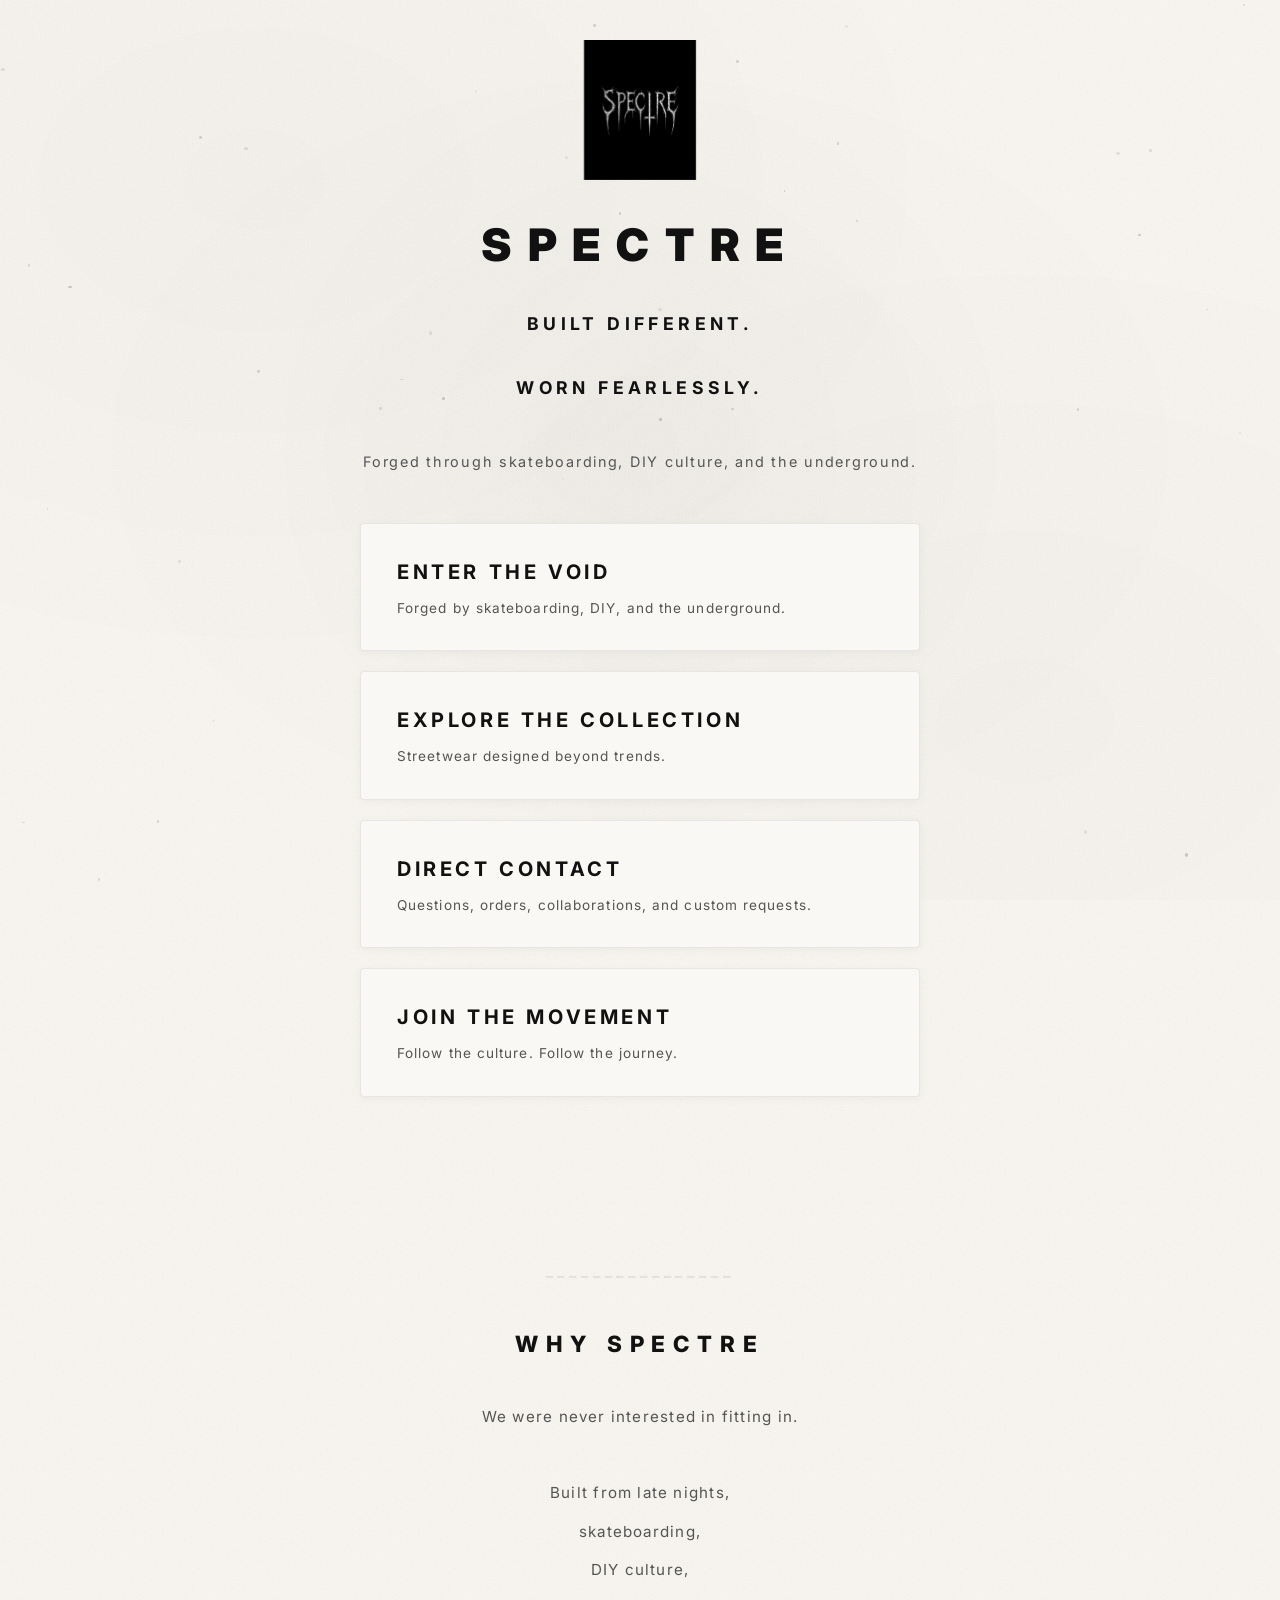
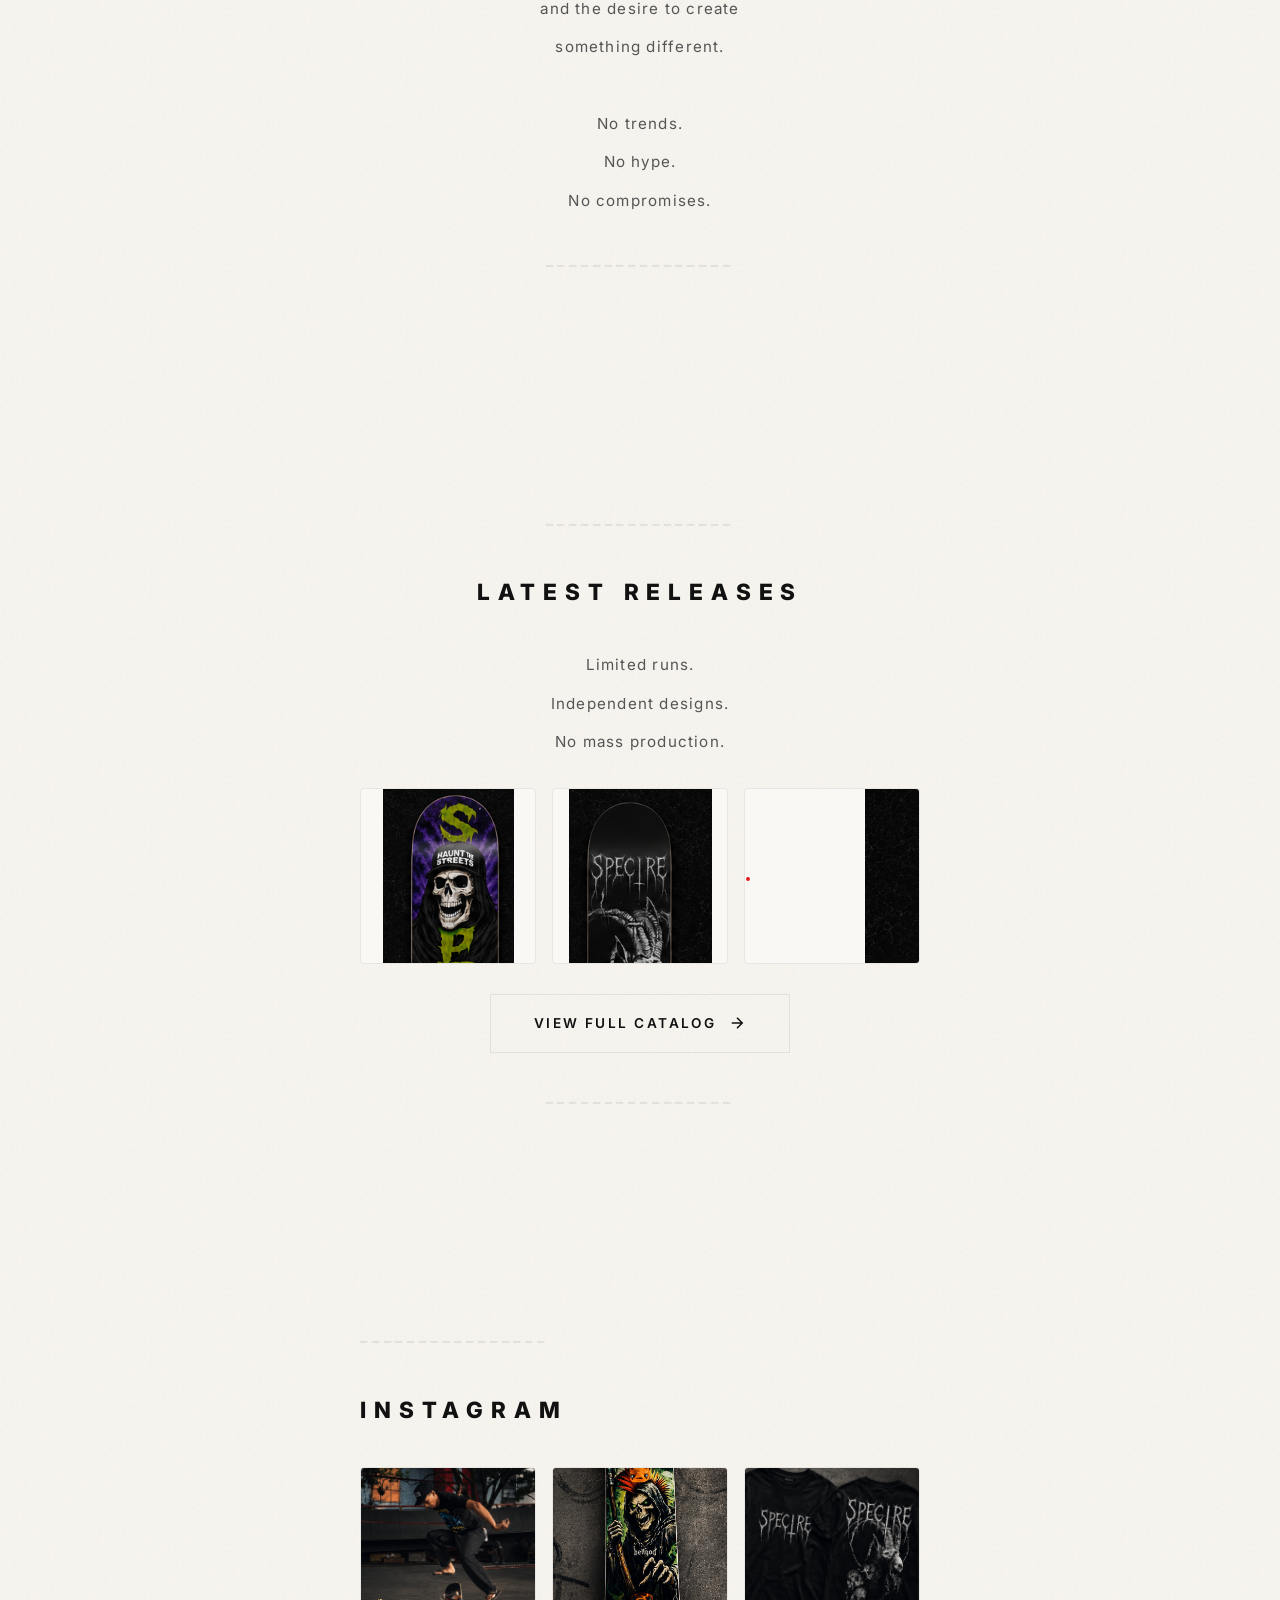
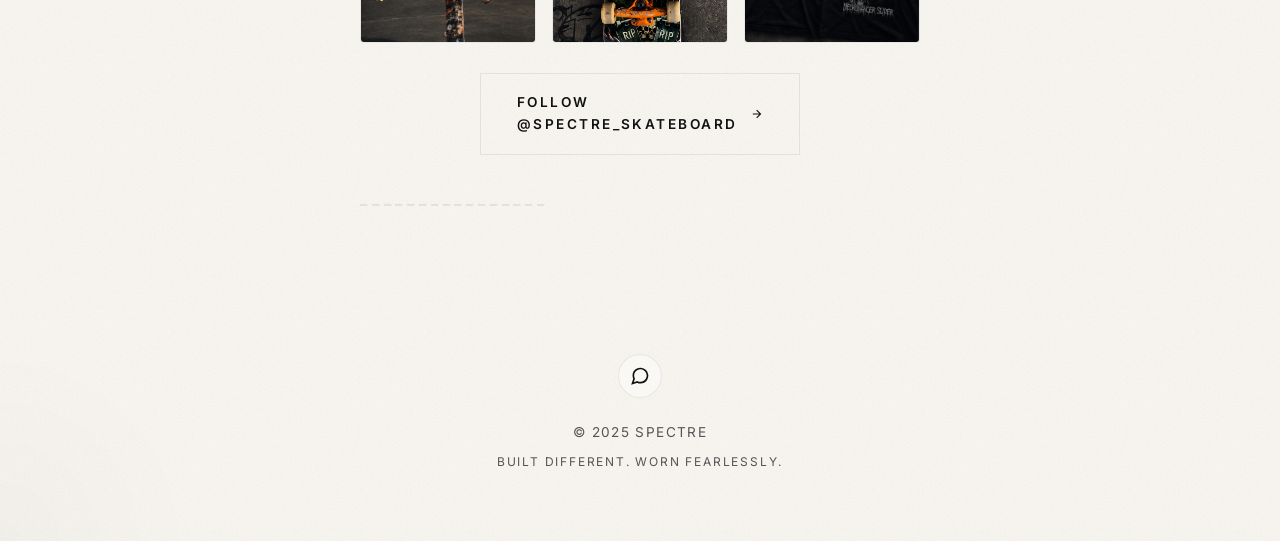
==== commit 33531833: "Update catalog and styles" ====
--- a/index.html
+++ b/index.html
@@ -32,10 +32,7 @@
     <meta property="twitter:site" content="@spectreskate">
     
     <!-- Favicon -->
-    <link rel="icon" type="image/png" sizes="32x32" href="assets/images/favicon-32x32.png">
-    <link rel="icon" type="image/png" sizes="16x16" href="assets/images/favicon-16x16.png">
-    <link rel="icon" type="image/x-icon" href="assets/images/favicon.ico">
-    <link rel="apple-touch-icon" sizes="180x180" href="assets/images/apple-touch-icon.png">
+    <!-- TODO: Create favicon files after updating main logo to dark charcoal (#111111) on transparent background -->
     
     <!-- CSS -->
     <link rel="stylesheet" href="style.css">
--- a/style.css
+++ b/style.css
@@ -1,6 +1,6 @@
 /* ============================================
-   SPECTRE - Premium Luxury Bio-Link Website
-   Dark Theme with Glassmorphism Effects
+   SPECTRE - Premium Editorial Streetwear
+   Bone-White Editorial Aesthetic
    ============================================ */
 
 /* CSS Reset & Base Styles */
@@ -11,26 +11,26 @@
 }
 
 :root {
-    --color-black: #000000;
-    --color-dark-grey: #0a0a0a;
-    --color-medium-grey: #1a1a1a;
-    --color-light-grey: #2a2a2a;
-    --color-white: #ffffff;
-    --color-accent: #ffffff;
-    --color-glow: rgba(255, 255, 255, 0.1);
+    /* Bone-White Color System */
+    --color-primary-bg: #F2EFE8;
+    --color-primary-text: #111111;
+    --color-secondary-text: #555555;
+    --color-card-bg: #FAF8F4;
+    --color-border: rgba(17, 17, 17, 0.08);
+    --color-border-hover: rgba(17, 17, 17, 0.15);
+    --color-accent: #111111;
     
     --font-primary: 'Inter', -apple-system, BlinkMacSystemFont, 'Segoe UI', Roboto, sans-serif;
     
-    --glass-bg: rgba(255, 255, 255, 0.03);
-    --glass-border: rgba(255, 255, 255, 0.08);
-    --glass-blur: 20px;
-    
-    --transition-fast: 0.2s ease;
-    --transition-medium: 0.3s ease;
-    --transition-slow: 0.5s ease;
-    
-    --shadow-subtle: 0 4px 30px rgba(0, 0, 0, 0.5);
-    --shadow-glow: 0 0 40px rgba(255, 255, 255, 0.1);
+    --card-bg: var(--color-card-bg);
+    --card-border: var(--color-border);
+    
+    --transition-fast: 0.25s ease;
+    --transition-medium: 0.4s ease;
+    --transition-slow: 0.6s ease;
+    
+    --shadow-subtle: 0 2px 8px rgba(17, 17, 17, 0.04);
+    --shadow-hover: 0 8px 24px rgba(17, 17, 17, 0.08);
 }
 
 html {
@@ -39,13 +39,18 @@
 
 body {
     font-family: var(--font-primary);
-    background-color: var(--color-black);
-    color: var(--color-white);
+    background-color: var(--color-primary-bg);
+    color: var(--color-primary-text);
     min-height: 100vh;
     overflow-x: hidden;
     line-height: 1.6;
     -webkit-font-smoothing: antialiased;
     -moz-osx-font-smoothing: grayscale;
+    /* Subtle paper grain texture */
+    background-image: url("data:image/svg+xml,%3Csvg viewBox='0 0 256 256' xmlns='http://www.w3.org/2000/svg'%3E%3Cfilter id='noise'%3E%3CfeTurbulence type='fractalNoise' baseFrequency='0.9' numOctaves='4' stitchTiles='stitch'/%3E%3C/filter%3E%3Crect width='100%25' height='100%25' filter='url(%23noise)'/%3E%3C/svg%3E");
+    background-blend-mode: overlay;
+    background-size: 256px 256px;
+    opacity: 1;
 }
 
 /* Loading Screen - Cinematic Intro */
@@ -55,7 +60,7 @@
     left: 0;
     width: 100%;
     height: 100%;
-    background: var(--color-black);
+    background: var(--color-primary-bg);
     display: flex;
     flex-direction: column;
     justify-content: center;
@@ -80,7 +85,7 @@
     height: 100px;
     margin-bottom: 40px;
     object-fit: contain;
-    filter: drop-shadow(0 0 30px rgba(255, 255, 255, 0.1));
+    filter: drop-shadow(0 2px 8px rgba(17, 17, 17, 0.06));
     opacity: 0;
     animation: logoFadeIn 0.8s ease 0.3s forwards;
 }
@@ -95,7 +100,7 @@
     font-weight: 700;
     letter-spacing: 0.3em;
     text-transform: uppercase;
-    color: var(--color-white);
+    color: var(--color-primary-text);
     margin-bottom: 10px;
     opacity: 0;
     animation: lineFadeIn 0.6s ease 0.9s forwards;
@@ -106,7 +111,7 @@
     font-weight: 700;
     letter-spacing: 0.3em;
     text-transform: uppercase;
-    color: var(--color-white);
+    color: var(--color-primary-text);
     opacity: 0;
     animation: lineFadeIn 0.6s ease 1.1s forwards;
 }
@@ -163,7 +168,7 @@
     }
 }
 
-/* Background Effects */
+/* Background Effects - Subtle Editorial */
 .background-gradient {
     position: fixed;
     top: 0;
@@ -171,11 +176,11 @@
     width: 100%;
     height: 100%;
     background: 
-        radial-gradient(ellipse at 20% 20%, rgba(255, 255, 255, 0.03) 0%, transparent 50%),
-        radial-gradient(ellipse at 80% 80%, rgba(255, 255, 255, 0.02) 0%, transparent 50%),
-        radial-gradient(ellipse at 50% 50%, rgba(255, 255, 255, 0.01) 0%, transparent 70%);
+        radial-gradient(ellipse at 20% 20%, rgba(17, 17, 17, 0.02) 0%, transparent 50%),
+        radial-gradient(ellipse at 80% 80%, rgba(17, 17, 17, 0.015) 0%, transparent 50%),
+        radial-gradient(ellipse at 50% 50%, rgba(17, 17, 17, 0.01) 0%, transparent 70%);
     z-index: -2;
-    animation: gradientMove 20s ease-in-out infinite;
+    animation: gradientMove 30s ease-in-out infinite;
 }
 
 @keyframes gradientMove {
@@ -205,21 +210,21 @@
     top: 50%;
     left: 50%;
     transform: translate(-50%, -50%);
-    width: 600px;
-    height: 600px;
-    background: radial-gradient(circle, rgba(255, 255, 255, 0.05) 0%, transparent 70%);
+    width: 800px;
+    height: 800px;
+    background: radial-gradient(circle, rgba(17, 17, 17, 0.02) 0%, transparent 70%);
     z-index: -1;
-    animation: glowPulse 8s ease-in-out infinite;
+    animation: glowPulse 12s ease-in-out infinite;
 }
 
 @keyframes glowPulse {
     0%, 100% {
+        opacity: 0.3;
+        transform: translate(-50%, -50%) scale(1);
+    }
+    50% {
         opacity: 0.5;
-        transform: translate(-50%, -50%) scale(1);
-    }
-    50% {
-        opacity: 0.8;
-        transform: translate(-50%, -50%) scale(1.2);
+        transform: translate(-50%, -50%) scale(1.15);
     }
 }
 
@@ -250,8 +255,8 @@
 
 .profile-image-container {
     position: relative;
-    width: 160px;
-    height: 160px;
+    width: 140px;
+    height: 140px;
     margin-bottom: 10px;
 }
 
@@ -259,19 +264,11 @@
     width: 100%;
     height: 100%;
     object-fit: contain;
-    border-radius: 50%;
     animation: logoReveal 1.5s ease 0.5s both;
 }
 
 .profile-ring {
-    position: absolute;
-    top: -5px;
-    left: -5px;
-    right: -5px;
-    bottom: -5px;
-    border: 2px solid rgba(255, 255, 255, 0.2);
-    border-radius: 50%;
-    animation: ringPulse 3s ease-in-out infinite;
+    display: none;
 }
 
 @keyframes logoReveal {
@@ -288,43 +285,40 @@
 @keyframes ringPulse {
     0%, 100% {
         transform: scale(1);
-        opacity: 0.5;
+        opacity: 0.4;
     }
     50% {
-        transform: scale(1.1);
+        transform: scale(1.05);
         opacity: 0.2;
     }
 }
 
 .brand-title {
-    font-size: 2.5rem;
-    font-weight: 800;
-    letter-spacing: 0.3em;
+    font-size: 2.8rem;
+    font-weight: 900;
+    letter-spacing: 0.35em;
     text-transform: uppercase;
-    background: linear-gradient(135deg, var(--color-white) 0%, rgba(255, 255, 255, 0.7) 100%);
-    -webkit-background-clip: text;
-    -webkit-text-fill-color: transparent;
-    background-clip: text;
+    color: var(--color-primary-text);
     animation: fadeInUp 1s ease 0.7s both;
 }
 
 .hero-subtitle {
-    font-size: 1.2rem;
+    font-size: 1.1rem;
     font-weight: 700;
-    letter-spacing: 0.2em;
-    color: var(--color-white);
+    letter-spacing: 0.25em;
+    color: var(--color-primary-text);
     text-transform: uppercase;
-    margin: 5px 0;
+    margin: 8px 0;
     animation: fadeInUp 1s ease 0.8s both;
 }
 
 .hero-tagline {
-    font-size: 0.85rem;
+    font-size: 0.9rem;
     font-weight: 400;
-    letter-spacing: 0.1em;
-    color: rgba(255, 255, 255, 0.5);
+    letter-spacing: 0.12em;
+    color: var(--color-secondary-text);
     text-transform: none;
-    margin-top: 15px;
+    margin-top: 20px;
     animation: fadeInUp 1s ease 0.9s both;
 }
 
@@ -344,12 +338,10 @@
     position: relative;
     display: block;
     text-decoration: none;
-    background: var(--glass-bg);
-    border: 1px solid var(--glass-border);
-    border-radius: 20px;
-    padding: 28px 32px;
-    backdrop-filter: blur(var(--glass-blur));
-    -webkit-backdrop-filter: blur(var(--glass-blur));
+    background: var(--color-card-bg);
+    border: 1px solid var(--color-border);
+    border-radius: 4px;
+    padding: 32px 36px;
     box-shadow: var(--shadow-subtle);
     transition: all var(--transition-medium);
     overflow: hidden;
@@ -362,13 +354,13 @@
 .cta-button:nth-child(4) { animation-delay: 1.4s; }
 
 .cta-button:hover {
-    transform: translateY(-6px) scale(1.02);
-    border-color: rgba(255, 255, 255, 0.3);
-    box-shadow: var(--shadow-glow);
+    transform: translateY(-4px);
+    border-color: var(--color-border-hover);
+    box-shadow: var(--shadow-hover);
 }
 
 .cta-button:active {
-    transform: translateY(-3px) scale(0.98);
+    transform: translateY(-2px);
 }
 
 .cta-content {
@@ -377,20 +369,20 @@
 }
 
 .cta-title {
-    font-size: 1.3rem;
+    font-size: 1.25rem;
     font-weight: 700;
-    letter-spacing: 0.15em;
-    color: var(--color-white);
+    letter-spacing: 0.18em;
+    color: var(--color-primary-text);
     text-transform: uppercase;
-    margin-bottom: 8px;
+    margin-bottom: 10px;
 }
 
 .cta-description {
     font-size: 0.85rem;
     font-weight: 400;
-    letter-spacing: 0.05em;
-    color: rgba(255, 255, 255, 0.5);
-    line-height: 1.4;
+    letter-spacing: 0.08em;
+    color: var(--color-secondary-text);
+    line-height: 1.5;
 }
 
 .cta-glow {
@@ -399,7 +391,7 @@
     left: 0;
     width: 100%;
     height: 100%;
-    background: linear-gradient(135deg, rgba(255, 255, 255, 0.08) 0%, transparent 50%);
+    background: linear-gradient(135deg, rgba(17, 17, 17, 0.03) 0%, transparent 50%);
     opacity: 0;
     transition: opacity var(--transition-medium);
     pointer-events: none;
@@ -411,33 +403,33 @@
 
 /* Brand Section */
 .brand-section {
-    margin: 60px 0;
+    margin: 80px 0;
     text-align: center;
     animation: fadeInUp 0.8s ease 1.5s both;
 }
 
 .divider {
-    color: rgba(255, 255, 255, 0.2);
-    font-size: 0.8rem;
-    letter-spacing: 0.3em;
-    margin: 30px 0;
+    color: var(--color-border);
+    font-size: 0.75rem;
+    letter-spacing: 0.4em;
+    margin: 40px 0;
     font-weight: 300;
 }
 
 .section-title {
-    font-size: 1.5rem;
+    font-size: 1.4rem;
     font-weight: 800;
-    letter-spacing: 0.3em;
-    color: var(--color-white);
+    letter-spacing: 0.35em;
+    color: var(--color-primary-text);
     text-transform: uppercase;
-    margin: 30px 0;
+    margin: 40px 0;
 }
 
 .brand-content {
-    color: rgba(255, 255, 255, 0.6);
+    color: var(--color-secondary-text);
     font-size: 0.95rem;
-    line-height: 1.8;
-    letter-spacing: 0.05em;
+    line-height: 2;
+    letter-spacing: 0.08em;
 }
 
 .brand-content p {
@@ -446,16 +438,16 @@
 
 /* Releases Section */
 .releases-section {
-    margin: 60px 0;
+    margin: 80px 0;
     text-align: center;
     animation: fadeInUp 0.8s ease 1.6s both;
 }
 
 .releases-content {
-    color: rgba(255, 255, 255, 0.6);
+    color: var(--color-secondary-text);
     font-size: 0.95rem;
-    line-height: 1.8;
-    letter-spacing: 0.05em;
+    line-height: 2;
+    letter-spacing: 0.08em;
     margin: 30px 0;
 }
 
@@ -472,19 +464,17 @@
 
 .release-card {
     aspect-ratio: 1;
-    background: var(--glass-bg);
-    border: 1px solid var(--glass-border);
-    border-radius: 12px;
+    background: var(--color-card-bg);
+    border: 1px solid var(--color-border);
+    border-radius: 4px;
     overflow: hidden;
-    backdrop-filter: blur(var(--glass-blur));
-    -webkit-backdrop-filter: blur(var(--glass-blur));
     transition: all var(--transition-medium);
 }
 
 .release-card:hover {
-    transform: scale(1.05);
-    border-color: rgba(255, 255, 255, 0.2);
-    box-shadow: var(--shadow-glow);
+    transform: translateY(-4px);
+    border-color: var(--color-border-hover);
+    box-shadow: var(--shadow-hover);
 }
 
 .release-image {
@@ -499,14 +489,14 @@
     display: flex;
     align-items: center;
     justify-content: center;
-    background: linear-gradient(135deg, rgba(255, 255, 255, 0.02) 0%, transparent 50%);
+    background: linear-gradient(135deg, rgba(17, 17, 17, 0.02) 0%, transparent 50%);
 }
 
 .release-placeholder span {
     font-size: 0.65rem;
     font-weight: 600;
     letter-spacing: 0.2em;
-    color: rgba(255, 255, 255, 0.3);
+    color: var(--color-secondary-text);
     text-transform: uppercase;
 }
 
@@ -515,31 +505,30 @@
     align-items: center;
     justify-content: center;
     gap: 12px;
-    padding: 20px 40px;
+    padding: 18px 36px;
     margin: 30px auto 0;
     background: transparent;
-    border: 1px solid var(--glass-border);
-    color: var(--color-white);
+    border: 1px solid var(--color-border);
+    color: var(--color-primary-text);
     text-decoration: none;
     font-size: 0.85rem;
-    font-weight: 500;
-    letter-spacing: 0.15em;
+    font-weight: 600;
+    letter-spacing: 0.18em;
     text-transform: uppercase;
     transition: all var(--transition-medium);
-    backdrop-filter: blur(var(--glass-blur));
-    -webkit-backdrop-filter: blur(var(--glass-blur));
     max-width: 300px;
 }
 
 .catalog-link:hover {
-    background: var(--glass-bg);
-    border-color: rgba(255, 255, 255, 0.2);
+    background: var(--color-card-bg);
+    border-color: var(--color-border-hover);
     transform: translateY(-2px);
 }
 
 .catalog-link svg {
-    width: 20px;
-    height: 20px;
+    width: 18px;
+    height: 18px;
+    stroke: var(--color-primary-text);
     transition: transform var(--transition-medium);
 }
 
@@ -549,7 +538,7 @@
 
 /* Instagram Showcase Section */
 .instagram-section {
-    margin: 40px 0;
+    margin: 60px 0;
     animation: fadeInUp 0.6s ease 2.2s both;
 }
 
@@ -562,8 +551,8 @@
 .collection-subtitle {
     font-size: 0.9rem;
     font-weight: 400;
-    letter-spacing: 0.1em;
-    color: rgba(255, 255, 255, 0.5);
+    letter-spacing: 0.12em;
+    color: var(--color-secondary-text);
     text-align: center;
     margin-bottom: 40px;
     animation: fadeInUp 0.6s ease 0.6s both;
@@ -581,14 +570,12 @@
     align-items: center;
     gap: 20px;
     padding: 24px 32px;
-    background: transparent;
-    border: 1px solid var(--glass-border);
-    color: var(--color-white);
+    background: var(--color-card-bg);
+    border: 1px solid var(--color-border);
+    color: var(--color-primary-text);
     text-decoration: none;
     transition: all var(--transition-medium);
-    backdrop-filter: blur(var(--glass-blur));
-    -webkit-backdrop-filter: blur(var(--glass-blur));
-    border-radius: 12px;
+    border-radius: 4px;
     animation: fadeInUp 0.6s ease 0.7s both;
 }
 
@@ -605,9 +592,9 @@
 }
 
 .platform-card:hover {
-    background: var(--glass-bg);
-    border-color: rgba(255, 255, 255, 0.2);
+    border-color: var(--color-border-hover);
     transform: translateY(-4px);
+    box-shadow: var(--shadow-hover);
 }
 
 .platform-icon {
@@ -616,14 +603,16 @@
     display: flex;
     align-items: center;
     justify-content: center;
-    background: rgba(255, 255, 255, 0.05);
-    border-radius: 12px;
+    background: var(--color-primary-bg);
+    border: 1px solid var(--color-border);
+    border-radius: 4px;
     flex-shrink: 0;
 }
 
 .platform-icon svg {
     width: 24px;
     height: 24px;
+    stroke: var(--color-primary-text);
 }
 
 .platform-info {
@@ -641,8 +630,8 @@
 .platform-description {
     font-size: 0.85rem;
     font-weight: 400;
-    letter-spacing: 0.05em;
-    color: rgba(255, 255, 255, 0.5);
+    letter-spacing: 0.08em;
+    color: var(--color-secondary-text);
 }
 
 .platform-arrow {
@@ -658,6 +647,7 @@
 .platform-arrow svg {
     width: 20px;
     height: 20px;
+    stroke: var(--color-primary-text);
 }
 
 .platform-card:hover .platform-arrow {
@@ -679,18 +669,16 @@
 }
 
 .instagram-link:hover {
-    transform: translateY(-8px);
+    transform: translateY(-4px);
 }
 
 .instagram-image {
     aspect-ratio: 1;
-    background: var(--color-dark-grey);
-    border-radius: 12px;
+    background: var(--color-card-bg);
+    border-radius: 4px;
     overflow: hidden;
     position: relative;
-    border: 1px solid var(--glass-border);
-    backdrop-filter: blur(var(--glass-blur));
-    -webkit-backdrop-filter: blur(var(--glass-blur));
+    border: 1px solid var(--color-border);
 }
 
 .instagram-image img {
@@ -710,14 +698,14 @@
     display: flex;
     align-items: center;
     justify-content: center;
-    background: linear-gradient(135deg, rgba(255, 255, 255, 0.02) 0%, transparent 50%);
+    background: linear-gradient(135deg, rgba(17, 17, 17, 0.02) 0%, transparent 50%);
 }
 
 .instagram-placeholder span {
     font-size: 0.65rem;
     font-weight: 600;
     letter-spacing: 0.2em;
-    color: rgba(255, 255, 255, 0.3);
+    color: var(--color-secondary-text);
     text-transform: uppercase;
 }
 
@@ -726,31 +714,30 @@
     align-items: center;
     justify-content: center;
     gap: 12px;
-    padding: 20px 40px;
+    padding: 18px 36px;
     margin: 20px auto 0;
     background: transparent;
-    border: 1px solid var(--glass-border);
-    color: var(--color-white);
+    border: 1px solid var(--color-border);
+    color: var(--color-primary-text);
     text-decoration: none;
     font-size: 0.85rem;
-    font-weight: 500;
-    letter-spacing: 0.15em;
+    font-weight: 600;
+    letter-spacing: 0.18em;
     text-transform: uppercase;
     transition: all var(--transition-medium);
-    backdrop-filter: blur(var(--glass-blur));
-    -webkit-backdrop-filter: blur(var(--glass-blur));
     max-width: 320px;
 }
 
 .instagram-cta:hover {
-    background: var(--glass-bg);
-    border-color: rgba(255, 255, 255, 0.2);
+    background: var(--color-card-bg);
+    border-color: var(--color-border-hover);
     transform: translateY(-2px);
 }
 
 .instagram-cta svg {
-    width: 20px;
-    height: 20px;
+    width: 18px;
+    height: 18px;
+    stroke: var(--color-primary-text);
     transition: transform var(--transition-medium);
 }
 
@@ -772,25 +759,23 @@
     align-items: center;
     gap: 8px;
     padding: 12px 20px;
-    background: var(--glass-bg);
-    border: 1px solid var(--glass-border);
-    border-radius: 12px;
-    color: var(--color-white);
+    background: var(--color-card-bg);
+    border: 1px solid var(--color-border);
+    border-radius: 4px;
+    color: var(--color-primary-text);
     font-family: var(--font-primary);
     font-size: 0.85rem;
     font-weight: 500;
-    letter-spacing: 0.05em;
+    letter-spacing: 0.08em;
     cursor: pointer;
-    backdrop-filter: blur(var(--glass-blur));
-    -webkit-backdrop-filter: blur(var(--glass-blur));
     box-shadow: var(--shadow-subtle);
     transition: all var(--transition-medium);
 }
 
 .action-button:hover {
-    background: rgba(255, 255, 255, 0.08);
-    border-color: rgba(255, 255, 255, 0.2);
+    border-color: var(--color-border-hover);
     transform: translateY(-2px);
+    box-shadow: var(--shadow-hover);
 }
 
 .action-button:active {
@@ -800,7 +785,7 @@
 .action-button svg {
     width: 18px;
     height: 18px;
-    stroke: var(--color-white);
+    stroke: var(--color-primary-text);
 }
 
 /* Footer */
@@ -823,38 +808,36 @@
     justify-content: center;
     width: 44px;
     height: 44px;
-    background: var(--glass-bg);
-    border: 1px solid var(--glass-border);
+    background: var(--color-card-bg);
+    border: 1px solid var(--color-border);
     border-radius: 50%;
-    color: var(--color-white);
+    color: var(--color-primary-text);
     text-decoration: none;
-    backdrop-filter: blur(var(--glass-blur));
-    -webkit-backdrop-filter: blur(var(--glass-blur));
     transition: all var(--transition-medium);
 }
 
 .footer-social-link:hover {
-    background: rgba(255, 255, 255, 0.08);
-    border-color: rgba(255, 255, 255, 0.25);
+    border-color: var(--color-border-hover);
     transform: translateY(-4px);
+    box-shadow: var(--shadow-hover);
 }
 
 .footer-social-link svg {
     width: 20px;
     height: 20px;
-    stroke: var(--color-white);
+    stroke: var(--color-primary-text);
 }
 
 .footer-text {
     font-size: 0.85rem;
-    color: rgba(255, 255, 255, 0.4);
+    color: var(--color-secondary-text);
     margin-bottom: 8px;
     letter-spacing: 0.1em;
 }
 
 .footer-tagline {
     font-size: 0.75rem;
-    color: rgba(255, 255, 255, 0.3);
+    color: var(--color-secondary-text);
     letter-spacing: 0.15em;
     text-transform: uppercase;
 }
@@ -889,18 +872,17 @@
     bottom: 30px;
     left: 50%;
     transform: translateX(-50%) translateY(100px);
-    background: rgba(255, 255, 255, 0.1);
-    border: 1px solid rgba(255, 255, 255, 0.2);
-    backdrop-filter: blur(20px);
-    -webkit-backdrop-filter: blur(20px);
+    background: var(--color-card-bg);
+    border: 1px solid var(--color-border);
     padding: 16px 32px;
-    border-radius: 12px;
-    color: var(--color-white);
+    border-radius: 4px;
+    color: var(--color-primary-text);
     font-size: 0.9rem;
     font-weight: 500;
     z-index: 1000;
     opacity: 0;
     transition: all 0.4s cubic-bezier(0.68, -0.55, 0.265, 1.55);
+    box-shadow: var(--shadow-hover);
 }
 
 .toast.show {
@@ -1103,13 +1085,13 @@
 
 /* Selection */
 ::selection {
-    background: rgba(255, 255, 255, 0.2);
-    color: var(--color-white);
+    background: rgba(17, 17, 17, 0.1);
+    color: var(--color-primary-text);
 }
 
 ::-moz-selection {
-    background: rgba(255, 255, 255, 0.2);
-    color: var(--color-white);
+    background: rgba(17, 17, 17, 0.1);
+    color: var(--color-primary-text);
 }
 
 /* Scrollbar */
@@ -1118,16 +1100,16 @@
 }
 
 ::-webkit-scrollbar-track {
-    background: var(--color-dark-grey);
+    background: var(--color-primary-bg);
 }
 
 ::-webkit-scrollbar-thumb {
-    background: var(--color-light-grey);
+    background: var(--color-border);
     border-radius: 3px;
 }
 
 ::-webkit-scrollbar-thumb:hover {
-    background: rgba(255, 255, 255, 0.2);
+    background: var(--color-border-hover);
 }
 
 /* Mouse Spotlight Effect */
@@ -1136,7 +1118,7 @@
     width: 400px;
     height: 400px;
     border-radius: 50%;
-    background: radial-gradient(circle, rgba(255, 255, 255, 0.03) 0%, transparent 70%);
+    background: radial-gradient(circle, rgba(17, 17, 17, 0.02) 0%, transparent 70%);
     pointer-events: none;
     transform: translate(-50%, -50%);
     z-index: 0;
@@ -1146,7 +1128,7 @@
 /* Focus States for Accessibility */
 a:focus-visible,
 button:focus-visible {
-    outline: 2px solid var(--color-white);
+    outline: 2px solid var(--color-primary-text);
     outline-offset: 2px;
 }
 
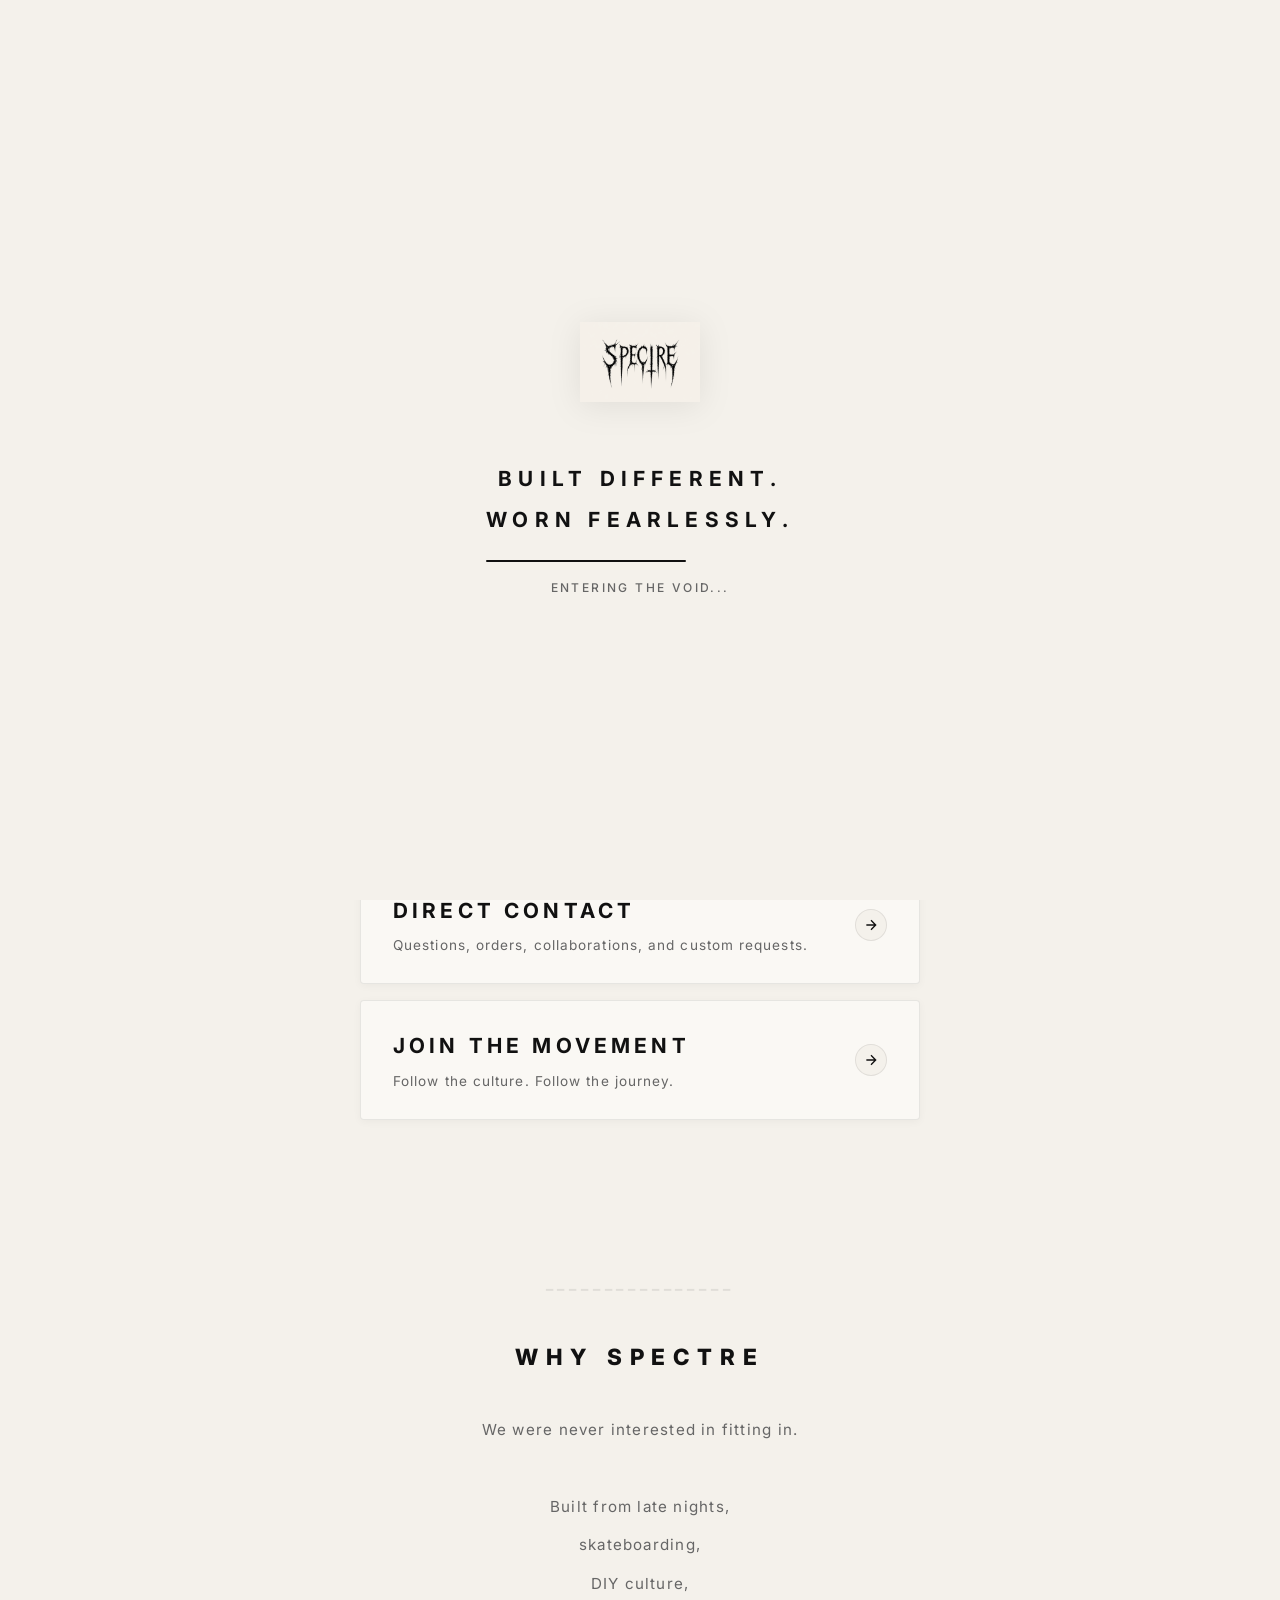
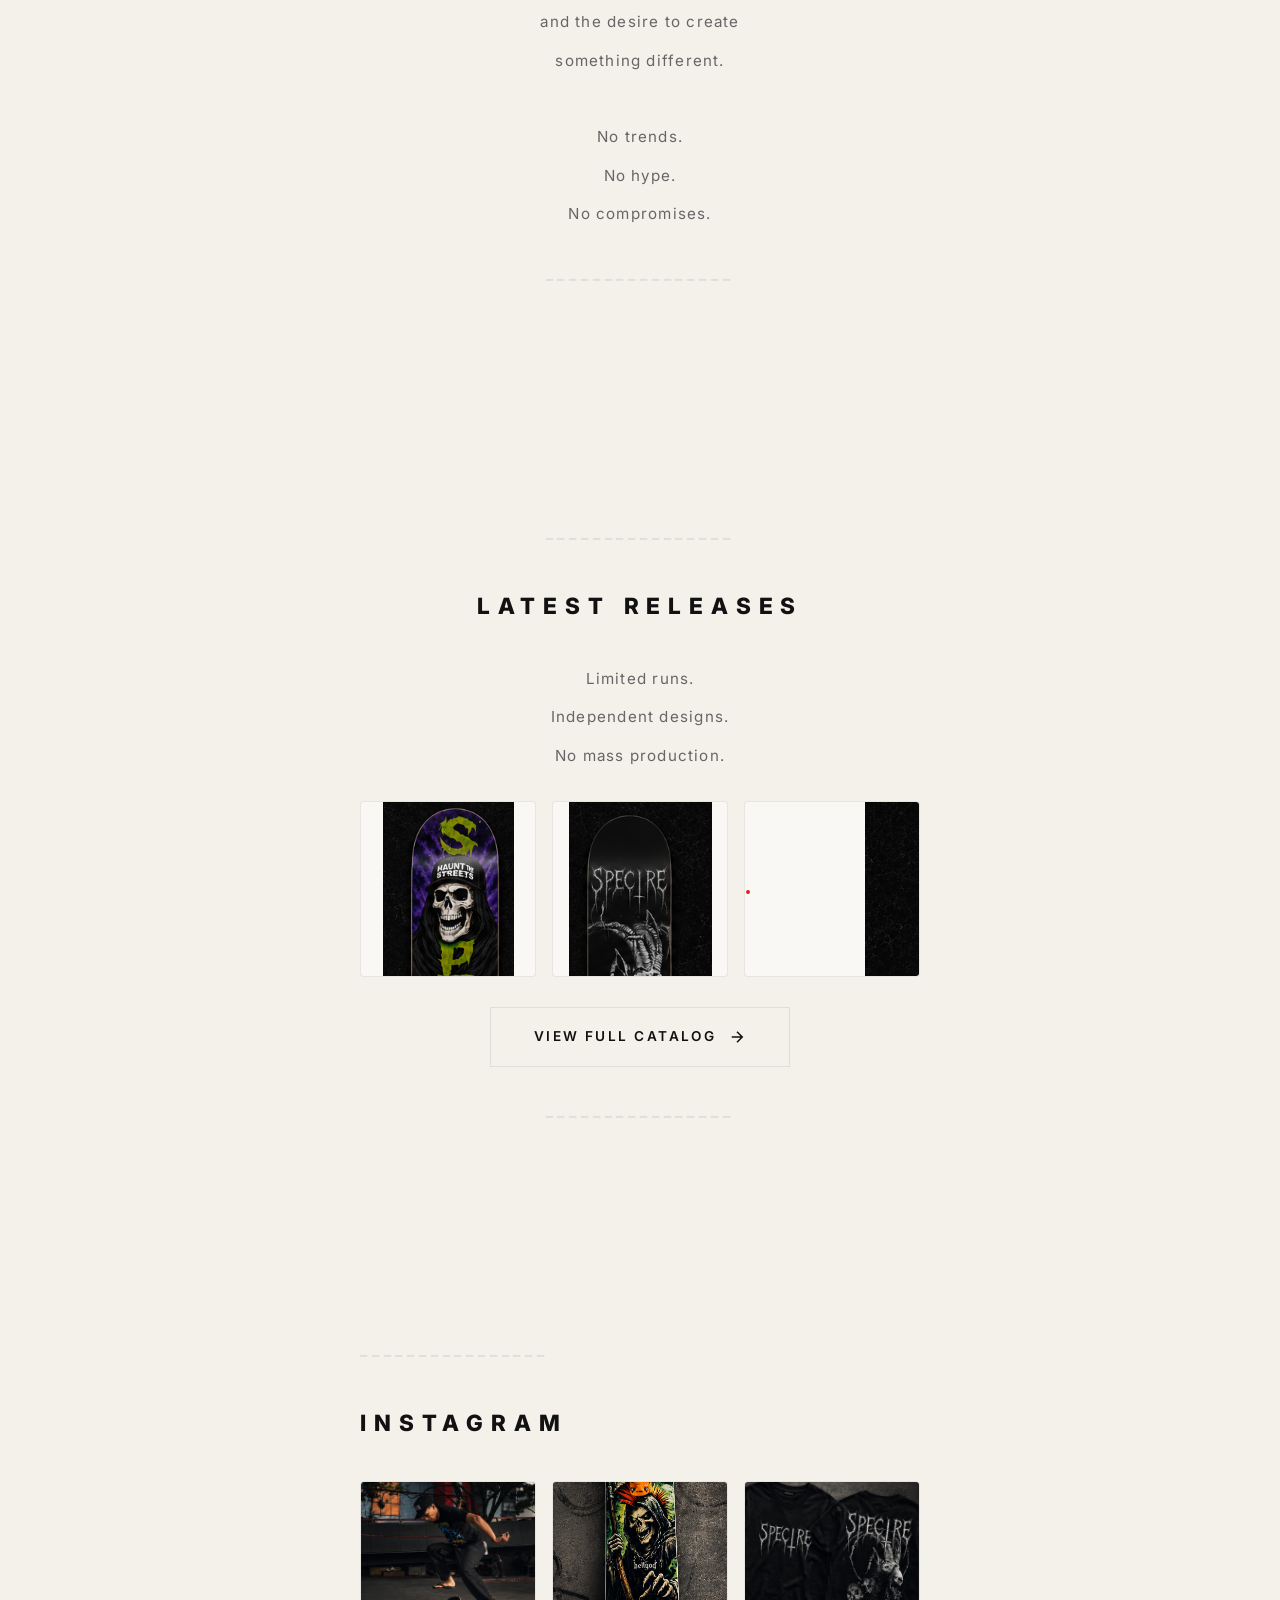
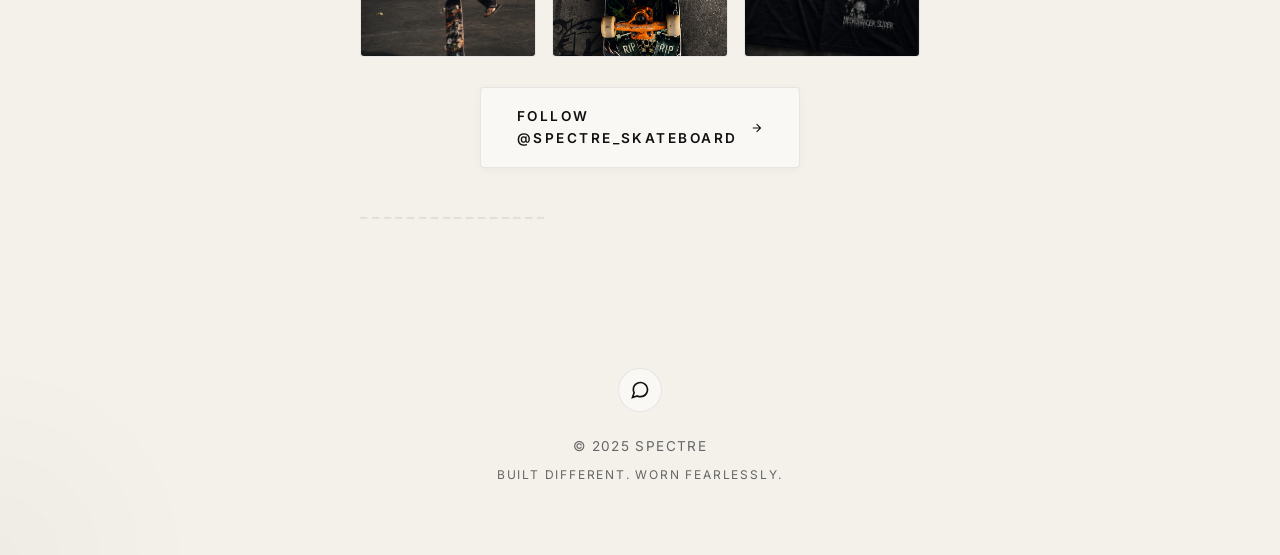
==== commit a8cd1463: "Initial commit" ====
--- a/index.html
+++ b/index.html
@@ -51,6 +51,10 @@
                 <p class="loading-line-1">BUILT DIFFERENT.</p>
                 <p class="loading-line-2">WORN FEARLESSLY.</p>
             </div>
+            <div class="loading-bar-container">
+                <div class="loading-bar"></div>
+            </div>
+            <p class="loading-status">ENTERING THE VOID...</p>
         </div>
     </div>
 
@@ -87,6 +91,11 @@
                         <h3 class="cta-title">ENTER THE VOID</h3>
                         <p class="cta-description">Forged by skateboarding, DIY, and the underground.</p>
                     </div>
+                    <div class="cta-arrow">
+                        <svg viewBox="0 0 24 24" fill="none" stroke="currentColor" stroke-width="2">
+                            <path d="M5 12h14M12 5l7 7-7 7"/>
+                        </svg>
+                    </div>
                     <div class="cta-glow"></div>
                 </a>
 
@@ -95,6 +104,11 @@
                     <div class="cta-content">
                         <h3 class="cta-title">EXPLORE THE COLLECTION</h3>
                         <p class="cta-description">Streetwear designed beyond trends.</p>
+                    </div>
+                    <div class="cta-arrow">
+                        <svg viewBox="0 0 24 24" fill="none" stroke="currentColor" stroke-width="2">
+                            <path d="M5 12h14M12 5l7 7-7 7"/>
+                        </svg>
                     </div>
                     <div class="cta-glow"></div>
                 </a>
@@ -106,6 +120,11 @@
                         <h3 class="cta-title">DIRECT CONTACT</h3>
                         <p class="cta-description">Questions, orders, collaborations, and custom requests.</p>
                     </div>
+                    <div class="cta-arrow">
+                        <svg viewBox="0 0 24 24" fill="none" stroke="currentColor" stroke-width="2">
+                            <path d="M5 12h14M12 5l7 7-7 7"/>
+                        </svg>
+                    </div>
                     <div class="cta-glow"></div>
                 </a>
 
@@ -115,6 +134,11 @@
                     <div class="cta-content">
                         <h3 class="cta-title">JOIN THE MOVEMENT</h3>
                         <p class="cta-description">Follow the culture. Follow the journey.</p>
+                    </div>
+                    <div class="cta-arrow">
+                        <svg viewBox="0 0 24 24" fill="none" stroke="currentColor" stroke-width="2">
+                            <path d="M5 12h14M12 5l7 7-7 7"/>
+                        </svg>
                     </div>
                     <div class="cta-glow"></div>
                 </a>
--- a/style.css
+++ b/style.css
@@ -11,14 +11,15 @@
 }
 
 :root {
-    /* Bone-White Color System */
-    --color-primary-bg: #F2EFE8;
+    /* Premium Editorial Color System */
+    --color-primary-bg: #F4F1EB;
+    --color-secondary-bg: #ECE6DB;
     --color-primary-text: #111111;
-    --color-secondary-text: #555555;
+    --color-secondary-text: #666666;
     --color-card-bg: #FAF8F4;
-    --color-border: rgba(17, 17, 17, 0.08);
-    --color-border-hover: rgba(17, 17, 17, 0.15);
-    --color-accent: #111111;
+    --color-border: rgba(0, 0, 0, 0.08);
+    --color-border-hover: rgba(0, 0, 0, 0.12);
+    --color-accent: #A6FF00;
     
     --font-primary: 'Inter', -apple-system, BlinkMacSystemFont, 'Segoe UI', Roboto, sans-serif;
     
@@ -29,8 +30,9 @@
     --transition-medium: 0.4s ease;
     --transition-slow: 0.6s ease;
     
-    --shadow-subtle: 0 2px 8px rgba(17, 17, 17, 0.04);
-    --shadow-hover: 0 8px 24px rgba(17, 17, 17, 0.08);
+    --shadow-subtle: 0 2px 8px rgba(0, 0, 0, 0.04);
+    --shadow-hover: 0 8px 24px rgba(0, 0, 0, 0.08);
+    --shadow-lift: 0 12px 32px rgba(0, 0, 0, 0.12);
 }
 
 html {
@@ -46,11 +48,22 @@
     line-height: 1.6;
     -webkit-font-smoothing: antialiased;
     -moz-osx-font-smoothing: grayscale;
-    /* Subtle paper grain texture */
-    background-image: url("data:image/svg+xml,%3Csvg viewBox='0 0 256 256' xmlns='http://www.w3.org/2000/svg'%3E%3Cfilter id='noise'%3E%3CfeTurbulence type='fractalNoise' baseFrequency='0.9' numOctaves='4' stitchTiles='stitch'/%3E%3C/filter%3E%3Crect width='100%25' height='100%25' filter='url(%23noise)'/%3E%3C/svg%3E");
-    background-blend-mode: overlay;
+    position: relative;
+}
+
+/* Subtle Paper Grain Texture Overlay */
+body::before {
+    content: '';
+    position: fixed;
+    top: 0;
+    left: 0;
+    width: 100%;
+    height: 100%;
+    pointer-events: none;
+    z-index: 9999;
+    opacity: 0.03;
+    background-image: url("data:image/svg+xml,%3Csvg viewBox='0 0 256 256' xmlns='http://www.w3.org/2000/svg'%3E%3Cfilter id='noise'%3E%3CfeTurbulence type='fractalNoise' baseFrequency='0.8' numOctaves='4' stitchTiles='stitch'/%3E%3C/filter%3E%3Crect width='100%25' height='100%25' filter='url(%23noise)'/%3E%3C/svg%3E");
     background-size: 256px 256px;
-    opacity: 1;
 }
 
 /* Loading Screen - Cinematic Intro */
@@ -81,11 +94,11 @@
 }
 
 .loading-logo {
-    width: 100px;
-    height: 100px;
-    margin-bottom: 40px;
+    width: 120px;
+    height: 120px;
+    margin-bottom: 32px;
     object-fit: contain;
-    filter: drop-shadow(0 2px 8px rgba(17, 17, 17, 0.06));
+    filter: drop-shadow(0 4px 16px rgba(0, 0, 0, 0.08));
     opacity: 0;
     animation: logoFadeIn 0.8s ease 0.3s forwards;
 }
@@ -93,27 +106,57 @@
 .loading-text {
     opacity: 0;
     animation: textFadeIn 0.8s ease 0.6s forwards;
+    margin-bottom: 24px;
 }
 
 .loading-line-1 {
-    font-size: 1.2rem;
+    font-size: 1.3rem;
     font-weight: 700;
     letter-spacing: 0.3em;
     text-transform: uppercase;
     color: var(--color-primary-text);
-    margin-bottom: 10px;
+    margin-bottom: 8px;
     opacity: 0;
     animation: lineFadeIn 0.6s ease 0.9s forwards;
 }
 
 .loading-line-2 {
-    font-size: 1.2rem;
+    font-size: 1.3rem;
     font-weight: 700;
     letter-spacing: 0.3em;
     text-transform: uppercase;
     color: var(--color-primary-text);
+    margin-bottom: 24px;
     opacity: 0;
     animation: lineFadeIn 0.6s ease 1.1s forwards;
+}
+
+.loading-bar-container {
+    width: 200px;
+    height: 2px;
+    background: var(--color-border);
+    border-radius: 1px;
+    overflow: hidden;
+    opacity: 0;
+    animation: fadeIn 0.6s ease 1.3s forwards;
+}
+
+.loading-bar {
+    width: 0%;
+    height: 100%;
+    background: var(--color-primary-text);
+    animation: loadingProgress 1.5s ease-in-out 1.4s forwards;
+}
+
+.loading-status {
+    font-size: 0.75rem;
+    font-weight: 500;
+    letter-spacing: 0.2em;
+    text-transform: uppercase;
+    color: var(--color-secondary-text);
+    margin-top: 16px;
+    opacity: 0;
+    animation: fadeIn 0.6s ease 1.5s forwards;
 }
 
 /* Cinematic Animations */
@@ -165,6 +208,15 @@
     50% {
         transform: scale(1.05);
         opacity: 0.8;
+    }
+}
+
+@keyframes loadingProgress {
+    0% {
+        width: 0%;
+    }
+    100% {
+        width: 100%;
     }
 }
 
@@ -242,7 +294,7 @@
 /* Header Section */
 .header {
     text-align: center;
-    margin-bottom: 50px;
+    margin-bottom: 40px;
     animation: fadeInUp 1s ease 0.3s both;
 }
 
@@ -250,20 +302,21 @@
     display: flex;
     flex-direction: column;
     align-items: center;
-    gap: 20px;
+    gap: 16px;
 }
 
 .profile-image-container {
     position: relative;
-    width: 140px;
-    height: 140px;
-    margin-bottom: 10px;
+    width: 180px;
+    height: 180px;
+    margin-bottom: 24px;
 }
 
 .profile-image {
     width: 100%;
     height: 100%;
     object-fit: contain;
+    filter: drop-shadow(0 4px 16px rgba(0, 0, 0, 0.08));
     animation: logoReveal 1.5s ease 0.5s both;
 }
 
@@ -294,87 +347,101 @@
 }
 
 .brand-title {
-    font-size: 2.8rem;
+    font-size: 3.2rem;
     font-weight: 900;
-    letter-spacing: 0.35em;
+    letter-spacing: 0.4em;
     text-transform: uppercase;
     color: var(--color-primary-text);
+    margin-bottom: 16px;
     animation: fadeInUp 1s ease 0.7s both;
 }
 
 .hero-subtitle {
-    font-size: 1.1rem;
+    font-size: 1.15rem;
     font-weight: 700;
-    letter-spacing: 0.25em;
+    letter-spacing: 0.28em;
     color: var(--color-primary-text);
     text-transform: uppercase;
-    margin: 8px 0;
+    margin: 6px 0;
     animation: fadeInUp 1s ease 0.8s both;
 }
 
 .hero-tagline {
-    font-size: 0.9rem;
+    font-size: 0.95rem;
     font-weight: 400;
-    letter-spacing: 0.12em;
+    letter-spacing: 0.14em;
     color: var(--color-secondary-text);
     text-transform: none;
-    margin-top: 20px;
+    margin-top: 16px;
     animation: fadeInUp 1s ease 0.9s both;
 }
 
 /* CTA Section */
 .cta-section {
     flex: 1;
-    margin-bottom: 50px;
+    margin-bottom: 40px;
 }
 
 .cta-container {
     display: flex;
     flex-direction: column;
-    gap: 20px;
+    gap: 16px;
 }
 
 .cta-button {
     position: relative;
-    display: block;
+    display: flex;
+    align-items: center;
+    justify-content: space-between;
     text-decoration: none;
     background: var(--color-card-bg);
     border: 1px solid var(--color-border);
     border-radius: 4px;
-    padding: 32px 36px;
+    padding: 28px 32px;
     box-shadow: var(--shadow-subtle);
     transition: all var(--transition-medium);
     overflow: hidden;
     animation: fadeInUp 0.6s ease both;
-}
-
-.cta-button:nth-child(1) { animation-delay: 1.1s; }
+    cursor: pointer;
+}
+
+.cta-button:nth-child(1) { 
+    animation-delay: 1.1s;
+    border-color: var(--color-accent);
+    background: linear-gradient(135deg, rgba(166, 255, 0, 0.03) 0%, var(--color-card-bg) 100%);
+}
 .cta-button:nth-child(2) { animation-delay: 1.2s; }
 .cta-button:nth-child(3) { animation-delay: 1.3s; }
 .cta-button:nth-child(4) { animation-delay: 1.4s; }
 
 .cta-button:hover {
-    transform: translateY(-4px);
+    transform: translateY(-6px);
     border-color: var(--color-border-hover);
-    box-shadow: var(--shadow-hover);
+    box-shadow: var(--shadow-lift);
+}
+
+.cta-button:nth-child(1):hover {
+    border-color: var(--color-accent);
+    box-shadow: 0 12px 32px rgba(166, 255, 0, 0.15);
 }
 
 .cta-button:active {
-    transform: translateY(-2px);
+    transform: translateY(-3px);
 }
 
 .cta-content {
     position: relative;
     z-index: 1;
+    flex: 1;
 }
 
 .cta-title {
-    font-size: 1.25rem;
+    font-size: 1.3rem;
     font-weight: 700;
-    letter-spacing: 0.18em;
+    letter-spacing: 0.2em;
     color: var(--color-primary-text);
     text-transform: uppercase;
-    margin-bottom: 10px;
+    margin-bottom: 8px;
 }
 
 .cta-description {
@@ -383,6 +450,35 @@
     letter-spacing: 0.08em;
     color: var(--color-secondary-text);
     line-height: 1.5;
+}
+
+.cta-arrow {
+    display: flex;
+    align-items: center;
+    justify-content: center;
+    width: 32px;
+    height: 32px;
+    background: var(--color-primary-bg);
+    border: 1px solid var(--color-border);
+    border-radius: 50%;
+    transition: all var(--transition-medium);
+}
+
+.cta-arrow svg {
+    width: 16px;
+    height: 16px;
+    stroke: var(--color-primary-text);
+    transition: transform var(--transition-medium);
+}
+
+.cta-button:hover .cta-arrow {
+    background: var(--color-primary-text);
+    border-color: var(--color-primary-text);
+}
+
+.cta-button:hover .cta-arrow svg {
+    stroke: var(--color-primary-bg);
+    transform: translateX(2px);
 }
 
 .cta-glow {
@@ -716,7 +812,7 @@
     gap: 12px;
     padding: 18px 36px;
     margin: 20px auto 0;
-    background: transparent;
+    background: var(--color-card-bg);
     border: 1px solid var(--color-border);
     color: var(--color-primary-text);
     text-decoration: none;
@@ -726,12 +822,17 @@
     text-transform: uppercase;
     transition: all var(--transition-medium);
     max-width: 320px;
+    border-radius: 4px;
+    cursor: pointer;
+    box-shadow: var(--shadow-subtle);
 }
 
 .instagram-cta:hover {
-    background: var(--color-card-bg);
-    border-color: var(--color-border-hover);
-    transform: translateY(-2px);
+    background: var(--color-primary-text);
+    border-color: var(--color-primary-text);
+    color: var(--color-primary-bg);
+    transform: translateY(-4px);
+    box-shadow: var(--shadow-lift);
 }
 
 .instagram-cta svg {
@@ -742,6 +843,7 @@
 }
 
 .instagram-cta:hover svg {
+    stroke: var(--color-primary-bg);
     transform: translateX(4px);
 }
 
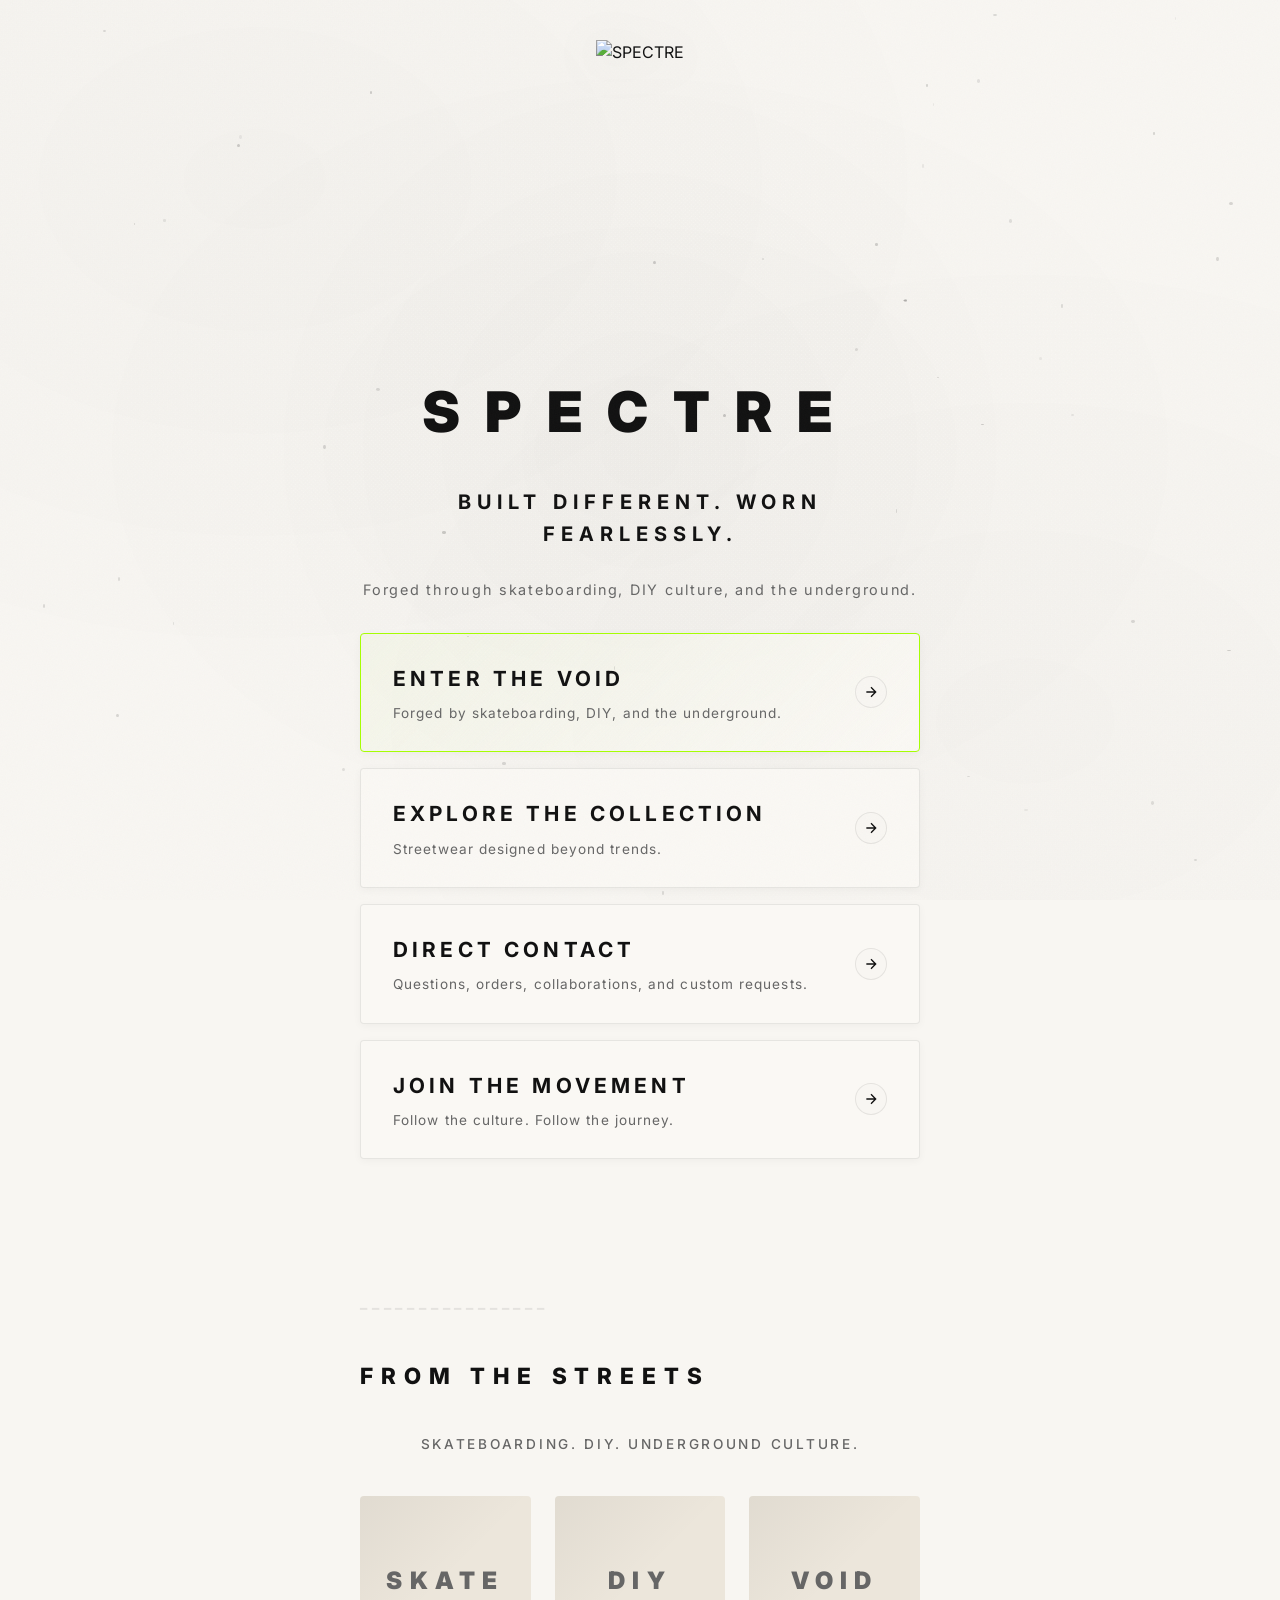
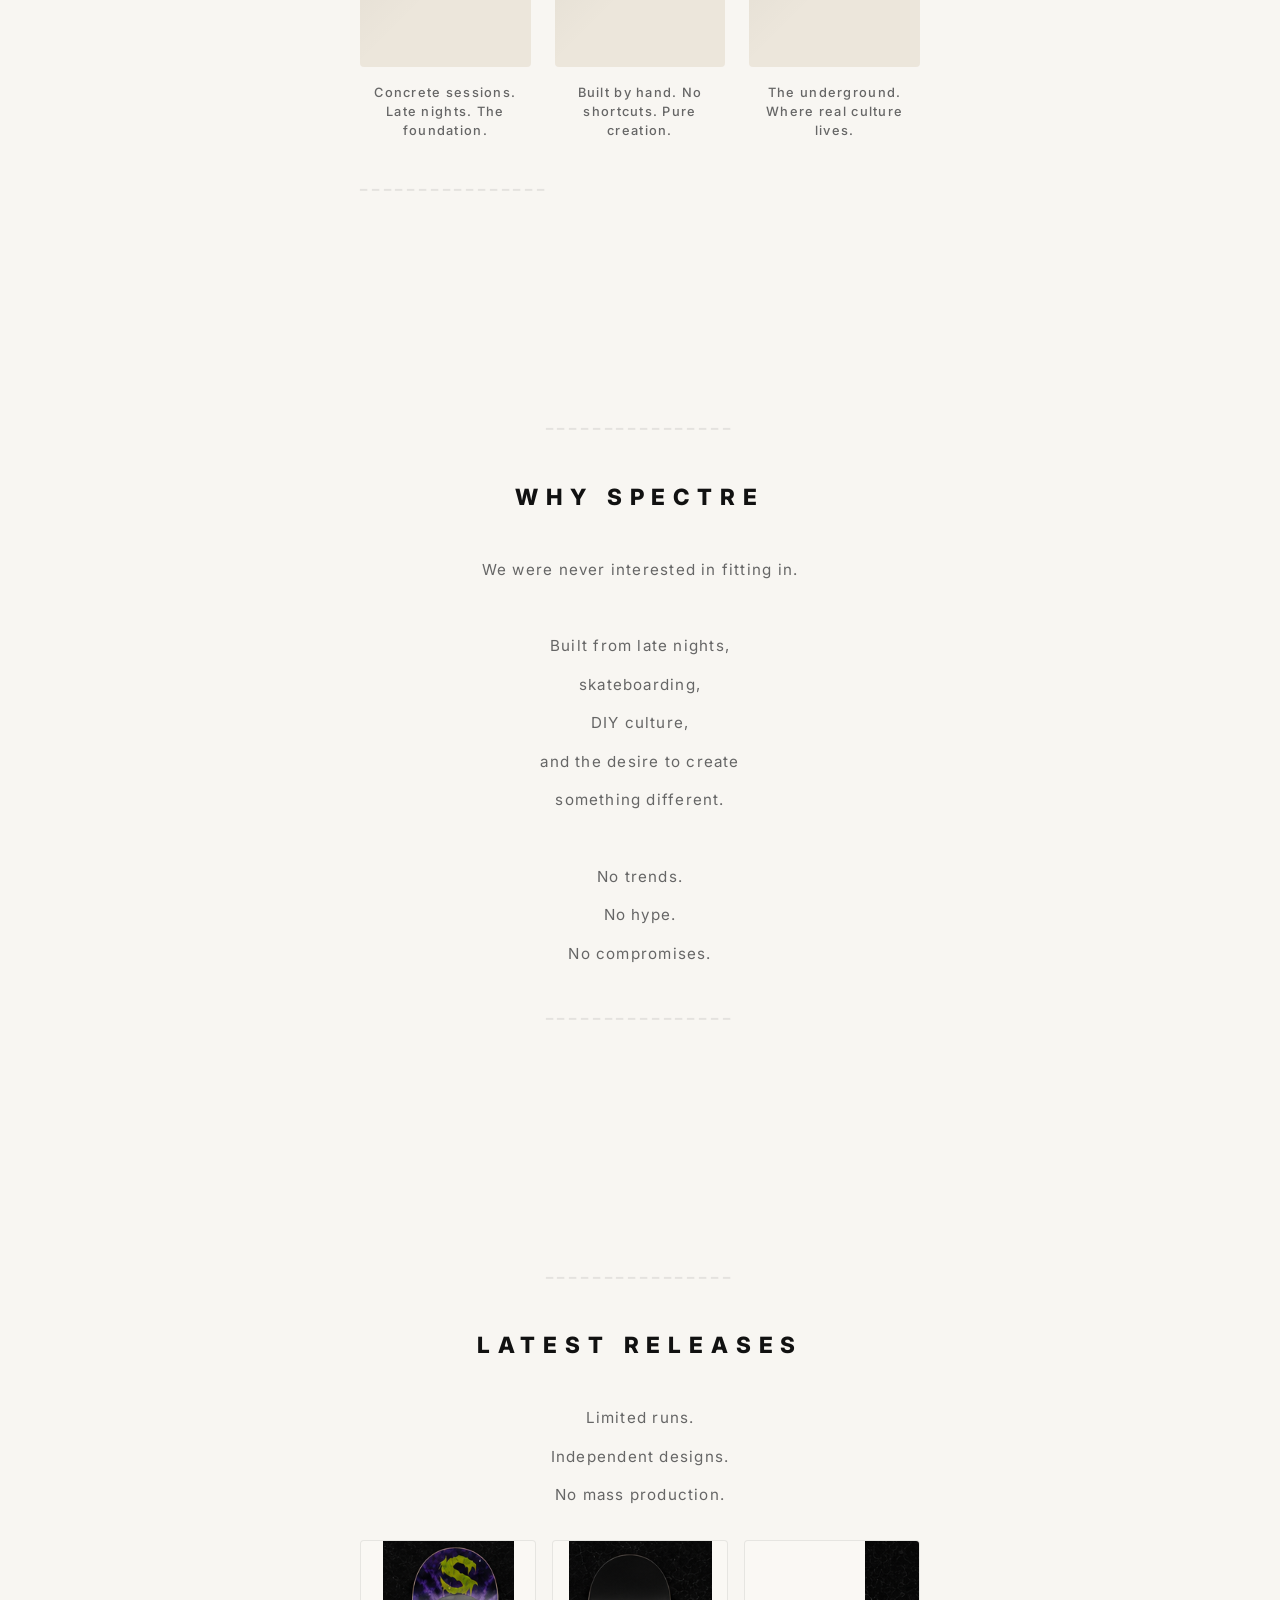
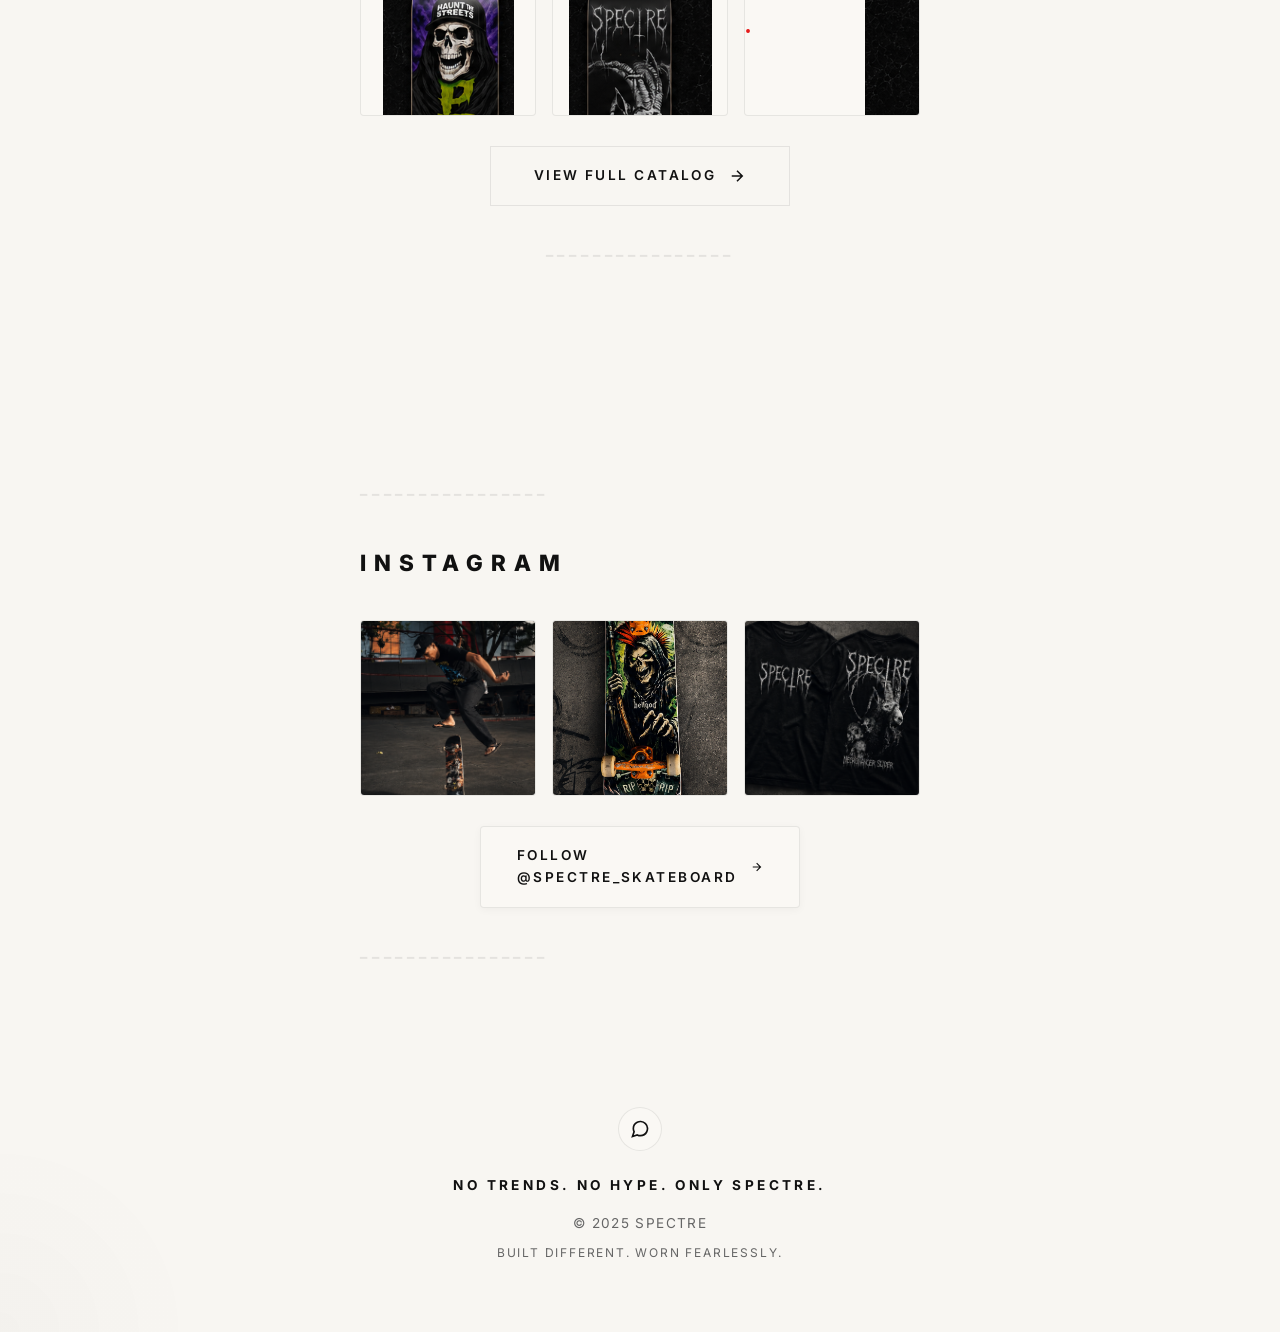
==== commit a98803f5: "Initial commit" ====
--- a/index.html
+++ b/index.html
@@ -46,7 +46,7 @@
     <!-- Loading Screen -->
     <div class="loading-screen" id="loadingScreen">
         <div class="loading-content">
-            <img src="assets/images/logo.png" alt="SPECTRE" class="loading-logo">
+            <img src="assets/images/logo.svg" alt="SPECTRE" class="loading-logo">
             <div class="loading-text">
                 <p class="loading-line-1">BUILT DIFFERENT.</p>
                 <p class="loading-line-2">WORN FEARLESSLY.</p>
@@ -69,12 +69,11 @@
         <header class="header">
             <div class="profile-section">
                 <div class="profile-image-container">
-                    <img src="assets/images/logo.png" alt="SPECTRE" class="profile-image" id="profileImage">
+                    <img src="assets/images/logo.svg" alt="SPECTRE" class="profile-image" id="profileImage">
                     <div class="profile-ring"></div>
                 </div>
                 <h1 class="brand-title">SPECTRE</h1>
-                <p class="hero-subtitle">BUILT DIFFERENT.</p>
-                <p class="hero-subtitle">WORN FEARLESSLY.</p>
+                <p class="hero-subtitle">BUILT DIFFERENT. WORN FEARLESSLY.</p>
                 <p class="hero-tagline">Forged through skateboarding, DIY culture, and the underground.</p>
             </div>
         </header>
@@ -143,6 +142,40 @@
                     <div class="cta-glow"></div>
                 </a>
             </div>
+        </section>
+
+        <!-- FROM THE STREETS Editorial Section -->
+        <section class="editorial-section">
+            <div class="divider">━━━━━━━━━━━━━━━━</div>
+            <h2 class="section-title">FROM THE STREETS</h2>
+            <p class="editorial-subtitle">Skateboarding. DIY. Underground Culture.</p>
+            <div class="editorial-grid">
+                <div class="editorial-item">
+                    <div class="editorial-image">
+                        <div class="editorial-placeholder">
+                            <span>SKATE</span>
+                        </div>
+                    </div>
+                    <div class="editorial-caption">Concrete sessions. Late nights. The foundation.</div>
+                </div>
+                <div class="editorial-item">
+                    <div class="editorial-image">
+                        <div class="editorial-placeholder">
+                            <span>DIY</span>
+                        </div>
+                    </div>
+                    <div class="editorial-caption">Built by hand. No shortcuts. Pure creation.</div>
+                </div>
+                <div class="editorial-item">
+                    <div class="editorial-image">
+                        <div class="editorial-placeholder">
+                            <span>VOID</span>
+                        </div>
+                    </div>
+                    <div class="editorial-caption">The underground. Where real culture lives.</div>
+                </div>
+            </div>
+            <div class="divider">━━━━━━━━━━━━━━━━</div>
         </section>
 
         <!-- WHY SPECTRE Section -->
@@ -252,6 +285,7 @@
                     </svg>
                 </a>
             </div>
+            <p class="footer-brand-statement">NO TRENDS. NO HYPE. ONLY SPECTRE.</p>
             <p class="footer-text">&copy; 2025 SPECTRE</p>
             <p class="footer-tagline">Built Different. Worn Fearlessly.</p>
         </footer>
--- a/style.css
+++ b/style.css
@@ -12,7 +12,7 @@
 
 :root {
     /* Premium Editorial Color System */
-    --color-primary-bg: #F4F1EB;
+    --color-primary-bg: #F8F6F2;
     --color-secondary-bg: #ECE6DB;
     --color-primary-text: #111111;
     --color-secondary-text: #666666;
@@ -94,11 +94,11 @@
 }
 
 .loading-logo {
-    width: 120px;
-    height: 120px;
-    margin-bottom: 32px;
+    width: 200px;
+    height: 200px;
+    margin-bottom: 24px;
     object-fit: contain;
-    filter: drop-shadow(0 4px 16px rgba(0, 0, 0, 0.08));
+    filter: drop-shadow(0 6px 24px rgba(0, 0, 0, 0.12));
     opacity: 0;
     animation: logoFadeIn 0.8s ease 0.3s forwards;
 }
@@ -106,7 +106,7 @@
 .loading-text {
     opacity: 0;
     animation: textFadeIn 0.8s ease 0.6s forwards;
-    margin-bottom: 24px;
+    margin-bottom: 20px;
 }
 
 .loading-line-1 {
@@ -115,9 +115,9 @@
     letter-spacing: 0.3em;
     text-transform: uppercase;
     color: var(--color-primary-text);
-    margin-bottom: 8px;
+    margin-bottom: 6px;
     opacity: 0;
-    animation: lineFadeIn 0.6s ease 0.9s forwards;
+    animation: lineFadeIn 0.5s ease 0.7s forwards;
 }
 
 .loading-line-2 {
@@ -126,9 +126,9 @@
     letter-spacing: 0.3em;
     text-transform: uppercase;
     color: var(--color-primary-text);
-    margin-bottom: 24px;
+    margin-bottom: 16px;
     opacity: 0;
-    animation: lineFadeIn 0.6s ease 1.1s forwards;
+    animation: lineFadeIn 0.5s ease 0.9s forwards;
 }
 
 .loading-bar-container {
@@ -138,14 +138,14 @@
     border-radius: 1px;
     overflow: hidden;
     opacity: 0;
-    animation: fadeIn 0.6s ease 1.3s forwards;
+    animation: fadeIn 0.5s ease 1.0s forwards;
 }
 
 .loading-bar {
     width: 0%;
     height: 100%;
     background: var(--color-primary-text);
-    animation: loadingProgress 1.5s ease-in-out 1.4s forwards;
+    animation: loadingProgress 0.8s ease-in-out 1.1s forwards;
 }
 
 .loading-status {
@@ -154,9 +154,9 @@
     letter-spacing: 0.2em;
     text-transform: uppercase;
     color: var(--color-secondary-text);
-    margin-top: 16px;
+    margin-top: 12px;
     opacity: 0;
-    animation: fadeIn 0.6s ease 1.5s forwards;
+    animation: fadeIn 0.5s ease 1.2s forwards;
 }
 
 /* Cinematic Animations */
@@ -294,7 +294,7 @@
 /* Header Section */
 .header {
     text-align: center;
-    margin-bottom: 40px;
+    margin-bottom: 32px;
     animation: fadeInUp 1s ease 0.3s both;
 }
 
@@ -302,21 +302,21 @@
     display: flex;
     flex-direction: column;
     align-items: center;
-    gap: 16px;
+    gap: 12px;
 }
 
 .profile-image-container {
     position: relative;
-    width: 180px;
-    height: 180px;
-    margin-bottom: 24px;
+    width: 300px;
+    height: 300px;
+    margin-bottom: 16px;
 }
 
 .profile-image {
     width: 100%;
     height: 100%;
     object-fit: contain;
-    filter: drop-shadow(0 4px 16px rgba(0, 0, 0, 0.08));
+    filter: drop-shadow(0 6px 24px rgba(0, 0, 0, 0.12));
     animation: logoReveal 1.5s ease 0.5s both;
 }
 
@@ -347,32 +347,32 @@
 }
 
 .brand-title {
-    font-size: 3.2rem;
+    font-size: 3.5rem;
     font-weight: 900;
-    letter-spacing: 0.4em;
-    text-transform: uppercase;
-    color: var(--color-primary-text);
-    margin-bottom: 16px;
+    letter-spacing: 0.45em;
+    text-transform: uppercase;
+    color: var(--color-primary-text);
+    margin-bottom: 12px;
     animation: fadeInUp 1s ease 0.7s both;
 }
 
 .hero-subtitle {
-    font-size: 1.15rem;
+    font-size: 1.25rem;
     font-weight: 700;
-    letter-spacing: 0.28em;
-    color: var(--color-primary-text);
-    text-transform: uppercase;
-    margin: 6px 0;
+    letter-spacing: 0.3em;
+    color: var(--color-primary-text);
+    text-transform: uppercase;
+    margin: 4px 0;
     animation: fadeInUp 1s ease 0.8s both;
 }
 
 .hero-tagline {
-    font-size: 0.95rem;
+    font-size: 0.9rem;
     font-weight: 400;
-    letter-spacing: 0.14em;
+    letter-spacing: 0.12em;
     color: var(--color-secondary-text);
     text-transform: none;
-    margin-top: 16px;
+    margin-top: 12px;
     animation: fadeInUp 1s ease 0.9s both;
 }
 
@@ -403,6 +403,7 @@
     overflow: hidden;
     animation: fadeInUp 0.6s ease both;
     cursor: pointer;
+    transform: translateY(0);
 }
 
 .cta-button:nth-child(1) { 
@@ -415,18 +416,19 @@
 .cta-button:nth-child(4) { animation-delay: 1.4s; }
 
 .cta-button:hover {
-    transform: translateY(-6px);
+    transform: translateY(-8px);
     border-color: var(--color-border-hover);
     box-shadow: var(--shadow-lift);
 }
 
 .cta-button:nth-child(1):hover {
     border-color: var(--color-accent);
-    box-shadow: 0 12px 32px rgba(166, 255, 0, 0.15);
+    box-shadow: 0 16px 40px rgba(166, 255, 0, 0.2);
+    transform: translateY(-8px);
 }
 
 .cta-button:active {
-    transform: translateY(-3px);
+    transform: translateY(-4px);
 }
 
 .cta-content {
@@ -478,7 +480,7 @@
 
 .cta-button:hover .cta-arrow svg {
     stroke: var(--color-primary-bg);
-    transform: translateX(2px);
+    transform: translateX(4px);
 }
 
 .cta-glow {
@@ -493,6 +495,84 @@
     pointer-events: none;
 }
 
+/* Editorial Section */
+.editorial-section {
+    padding: 60px 0;
+    animation: fadeInUp 0.6s ease 1.5s both;
+}
+
+.editorial-subtitle {
+    font-size: 0.85rem;
+    font-weight: 500;
+    letter-spacing: 0.2em;
+    text-transform: uppercase;
+    color: var(--color-secondary-text);
+    text-align: center;
+    margin-bottom: 40px;
+}
+
+.editorial-grid {
+    display: grid;
+    grid-template-columns: repeat(3, 1fr);
+    gap: 24px;
+    margin-bottom: 40px;
+}
+
+.editorial-item {
+    position: relative;
+    cursor: pointer;
+    transition: transform var(--transition-medium);
+}
+
+.editorial-item:hover {
+    transform: translateY(-4px);
+}
+
+.editorial-image {
+    aspect-ratio: 1;
+    background: var(--color-secondary-bg);
+    border-radius: 4px;
+    overflow: hidden;
+    margin-bottom: 16px;
+}
+
+.editorial-placeholder {
+    width: 100%;
+    height: 100%;
+    display: flex;
+    align-items: center;
+    justify-content: center;
+    background: linear-gradient(135deg, rgba(17, 17, 17, 0.05) 0%, transparent 50%);
+}
+
+.editorial-placeholder span {
+    font-size: 1.5rem;
+    font-weight: 900;
+    letter-spacing: 0.3em;
+    text-transform: uppercase;
+    color: var(--color-secondary-text);
+}
+
+.editorial-caption {
+    font-size: 0.8rem;
+    font-weight: 500;
+    letter-spacing: 0.1em;
+    color: var(--color-secondary-text);
+    text-align: center;
+    line-height: 1.5;
+}
+
+@media (max-width: 768px) {
+    .editorial-grid {
+        grid-template-columns: 1fr;
+        gap: 20px;
+    }
+    
+    .editorial-section {
+        padding: 40px 0;
+    }
+}
+
 .cta-button:hover .cta-glow {
     opacity: 1;
 }
@@ -928,6 +1008,15 @@
     width: 20px;
     height: 20px;
     stroke: var(--color-primary-text);
+}
+
+.footer-brand-statement {
+    font-size: 0.85rem;
+    font-weight: 700;
+    letter-spacing: 0.25em;
+    text-transform: uppercase;
+    color: var(--color-primary-text);
+    margin-bottom: 16px;
 }
 
 .footer-text {
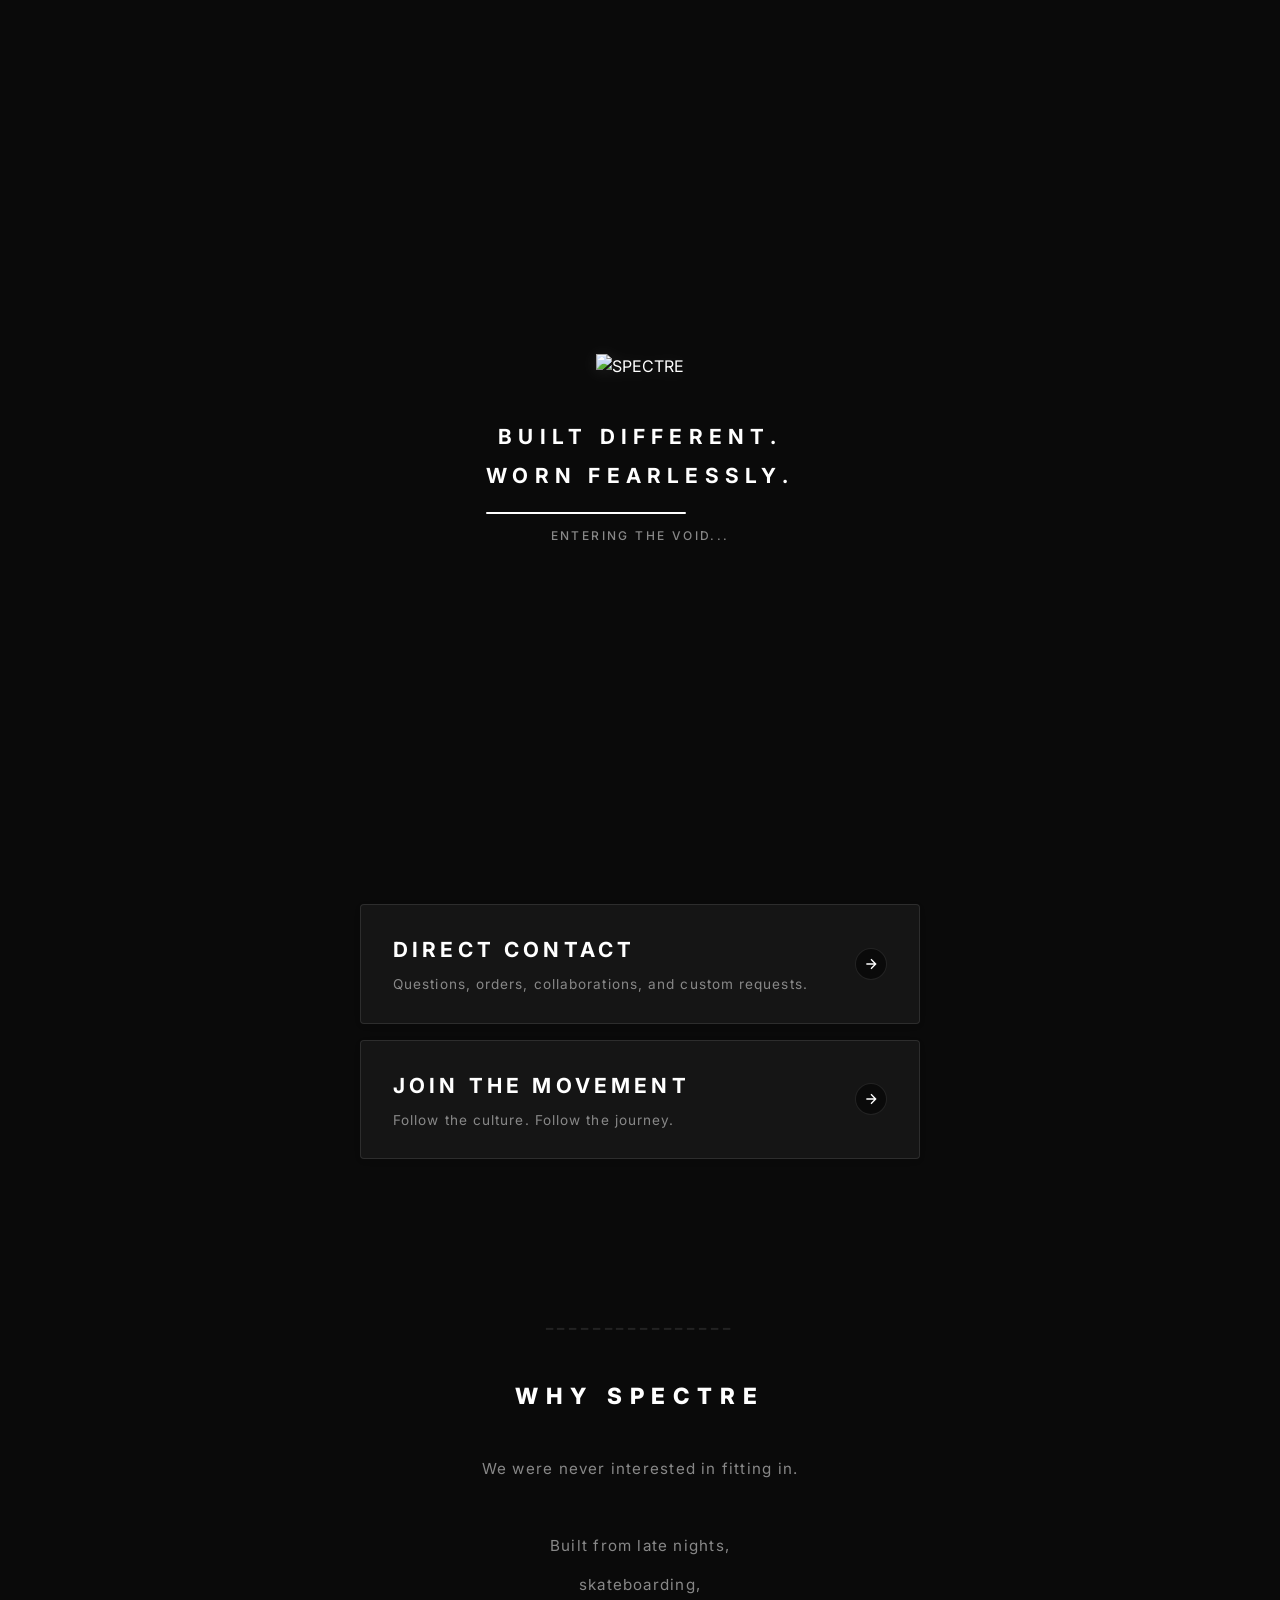
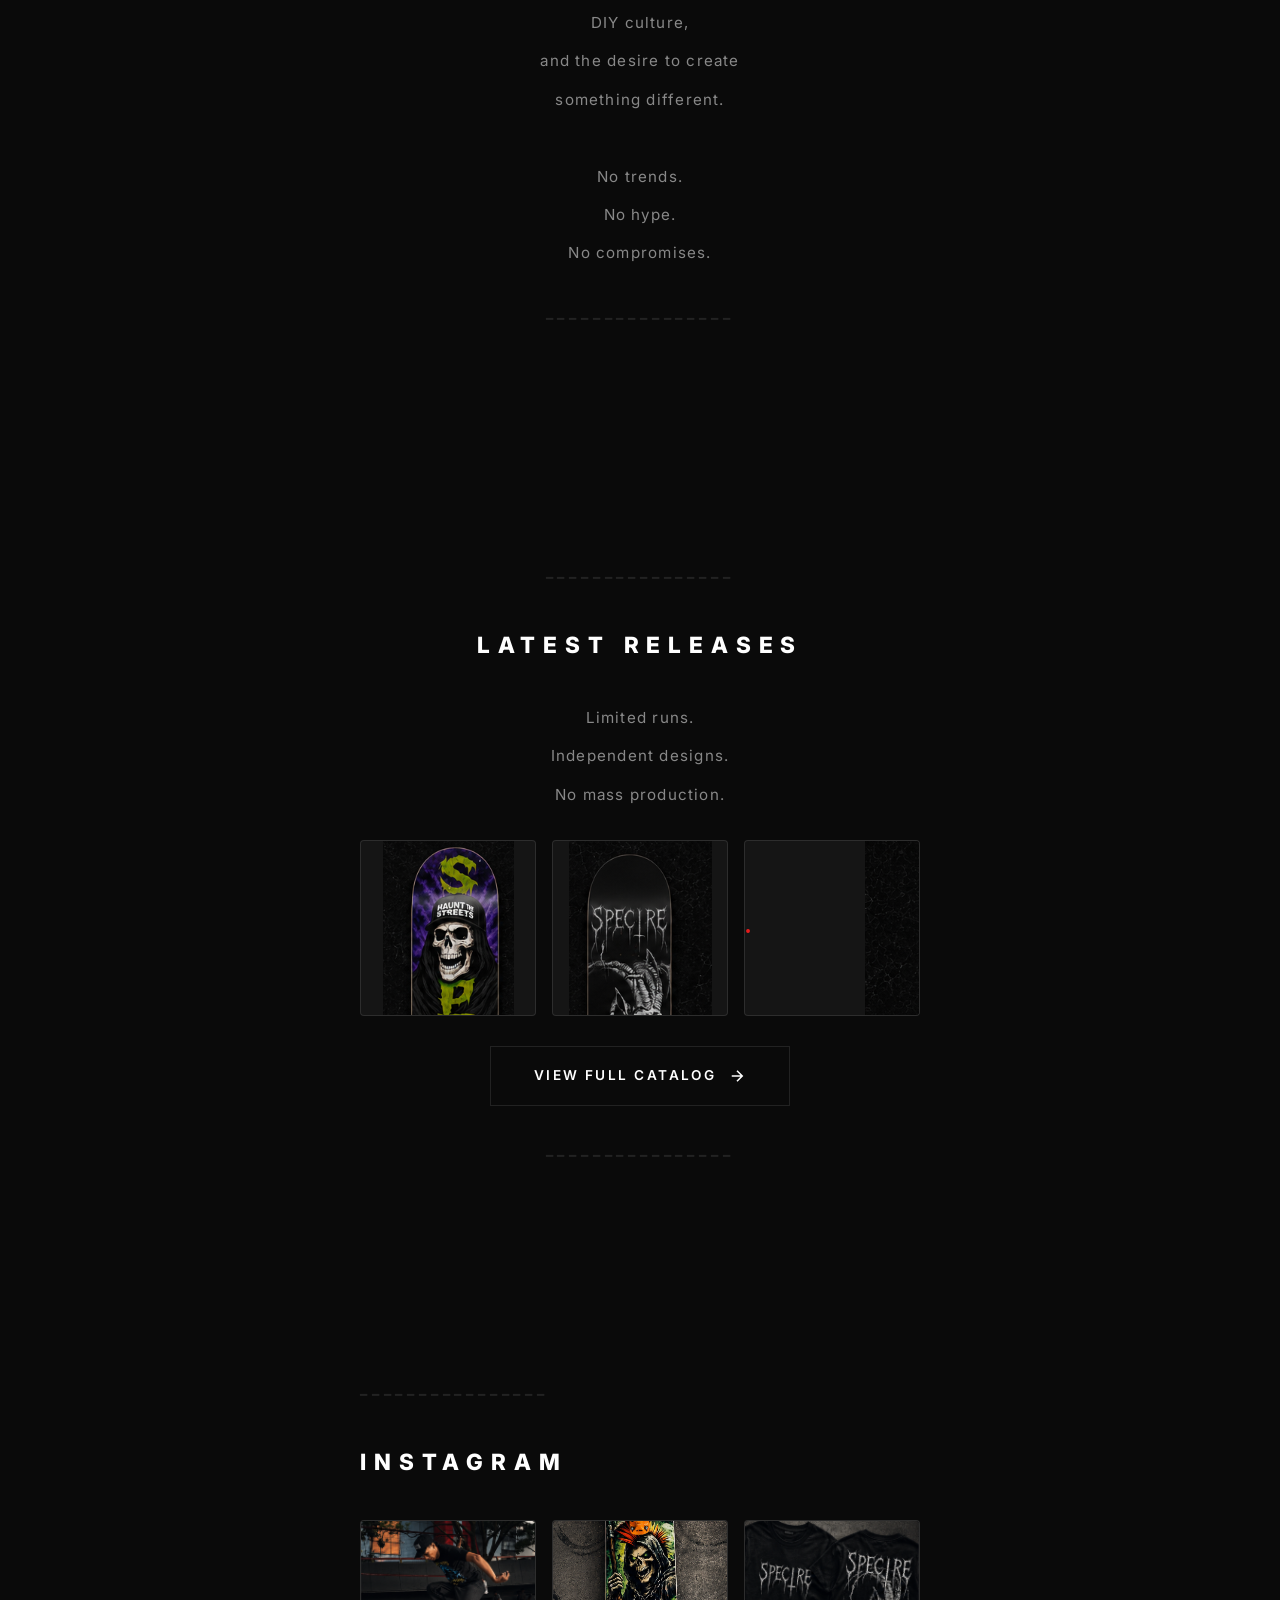
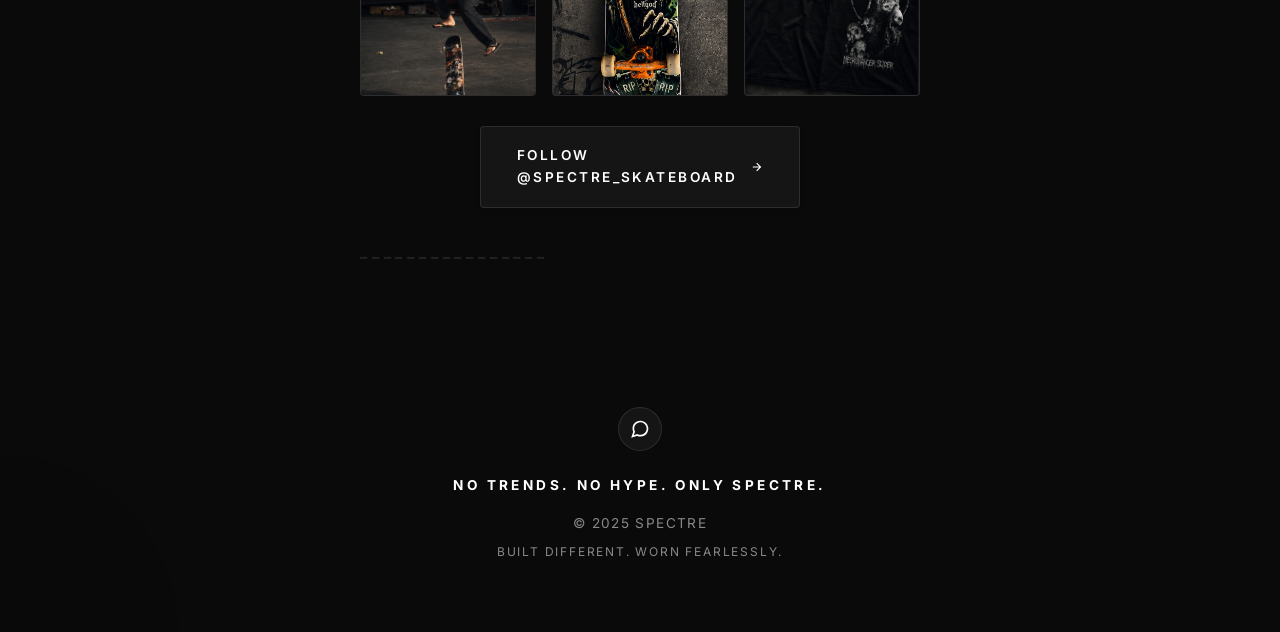
==== commit 4f954cda: "Update website" ====
--- a/index.html
+++ b/index.html
@@ -144,40 +144,6 @@
             </div>
         </section>
 
-        <!-- FROM THE STREETS Editorial Section -->
-        <section class="editorial-section">
-            <div class="divider">━━━━━━━━━━━━━━━━</div>
-            <h2 class="section-title">FROM THE STREETS</h2>
-            <p class="editorial-subtitle">Skateboarding. DIY. Underground Culture.</p>
-            <div class="editorial-grid">
-                <div class="editorial-item">
-                    <div class="editorial-image">
-                        <div class="editorial-placeholder">
-                            <span>SKATE</span>
-                        </div>
-                    </div>
-                    <div class="editorial-caption">Concrete sessions. Late nights. The foundation.</div>
-                </div>
-                <div class="editorial-item">
-                    <div class="editorial-image">
-                        <div class="editorial-placeholder">
-                            <span>DIY</span>
-                        </div>
-                    </div>
-                    <div class="editorial-caption">Built by hand. No shortcuts. Pure creation.</div>
-                </div>
-                <div class="editorial-item">
-                    <div class="editorial-image">
-                        <div class="editorial-placeholder">
-                            <span>VOID</span>
-                        </div>
-                    </div>
-                    <div class="editorial-caption">The underground. Where real culture lives.</div>
-                </div>
-            </div>
-            <div class="divider">━━━━━━━━━━━━━━━━</div>
-        </section>
-
         <!-- WHY SPECTRE Section -->
         <section class="brand-section">
             <div class="divider">━━━━━━━━━━━━━━━━</div>
--- a/style.css
+++ b/style.css
@@ -12,13 +12,13 @@
 
 :root {
     /* Premium Editorial Color System */
-    --color-primary-bg: #F8F6F2;
-    --color-secondary-bg: #ECE6DB;
-    --color-primary-text: #111111;
-    --color-secondary-text: #666666;
-    --color-card-bg: #FAF8F4;
-    --color-border: rgba(0, 0, 0, 0.08);
-    --color-border-hover: rgba(0, 0, 0, 0.12);
+    --color-primary-bg: #0a0a0a;
+    --color-secondary-bg: #1a1a1a;
+    --color-primary-text: #ffffff;
+    --color-secondary-text: #888888;
+    --color-card-bg: #151515;
+    --color-border: rgba(255, 255, 255, 0.1);
+    --color-border-hover: rgba(255, 255, 255, 0.15);
     --color-accent: #A6FF00;
     
     --font-primary: 'Inter', -apple-system, BlinkMacSystemFont, 'Segoe UI', Roboto, sans-serif;
@@ -94,11 +94,11 @@
 }
 
 .loading-logo {
-    width: 200px;
-    height: 200px;
-    margin-bottom: 24px;
+    width: 100px;
+    height: 100px;
+    margin-bottom: 40px;
     object-fit: contain;
-    filter: drop-shadow(0 6px 24px rgba(0, 0, 0, 0.12));
+    filter: drop-shadow(0 2px 8px rgba(255, 255, 255, 0.1));
     opacity: 0;
     animation: logoFadeIn 0.8s ease 0.3s forwards;
 }
@@ -495,84 +495,6 @@
     pointer-events: none;
 }
 
-/* Editorial Section */
-.editorial-section {
-    padding: 60px 0;
-    animation: fadeInUp 0.6s ease 1.5s both;
-}
-
-.editorial-subtitle {
-    font-size: 0.85rem;
-    font-weight: 500;
-    letter-spacing: 0.2em;
-    text-transform: uppercase;
-    color: var(--color-secondary-text);
-    text-align: center;
-    margin-bottom: 40px;
-}
-
-.editorial-grid {
-    display: grid;
-    grid-template-columns: repeat(3, 1fr);
-    gap: 24px;
-    margin-bottom: 40px;
-}
-
-.editorial-item {
-    position: relative;
-    cursor: pointer;
-    transition: transform var(--transition-medium);
-}
-
-.editorial-item:hover {
-    transform: translateY(-4px);
-}
-
-.editorial-image {
-    aspect-ratio: 1;
-    background: var(--color-secondary-bg);
-    border-radius: 4px;
-    overflow: hidden;
-    margin-bottom: 16px;
-}
-
-.editorial-placeholder {
-    width: 100%;
-    height: 100%;
-    display: flex;
-    align-items: center;
-    justify-content: center;
-    background: linear-gradient(135deg, rgba(17, 17, 17, 0.05) 0%, transparent 50%);
-}
-
-.editorial-placeholder span {
-    font-size: 1.5rem;
-    font-weight: 900;
-    letter-spacing: 0.3em;
-    text-transform: uppercase;
-    color: var(--color-secondary-text);
-}
-
-.editorial-caption {
-    font-size: 0.8rem;
-    font-weight: 500;
-    letter-spacing: 0.1em;
-    color: var(--color-secondary-text);
-    text-align: center;
-    line-height: 1.5;
-}
-
-@media (max-width: 768px) {
-    .editorial-grid {
-        grid-template-columns: 1fr;
-        gap: 20px;
-    }
-    
-    .editorial-section {
-        padding: 40px 0;
-    }
-}
-
 .cta-button:hover .cta-glow {
     opacity: 1;
 }
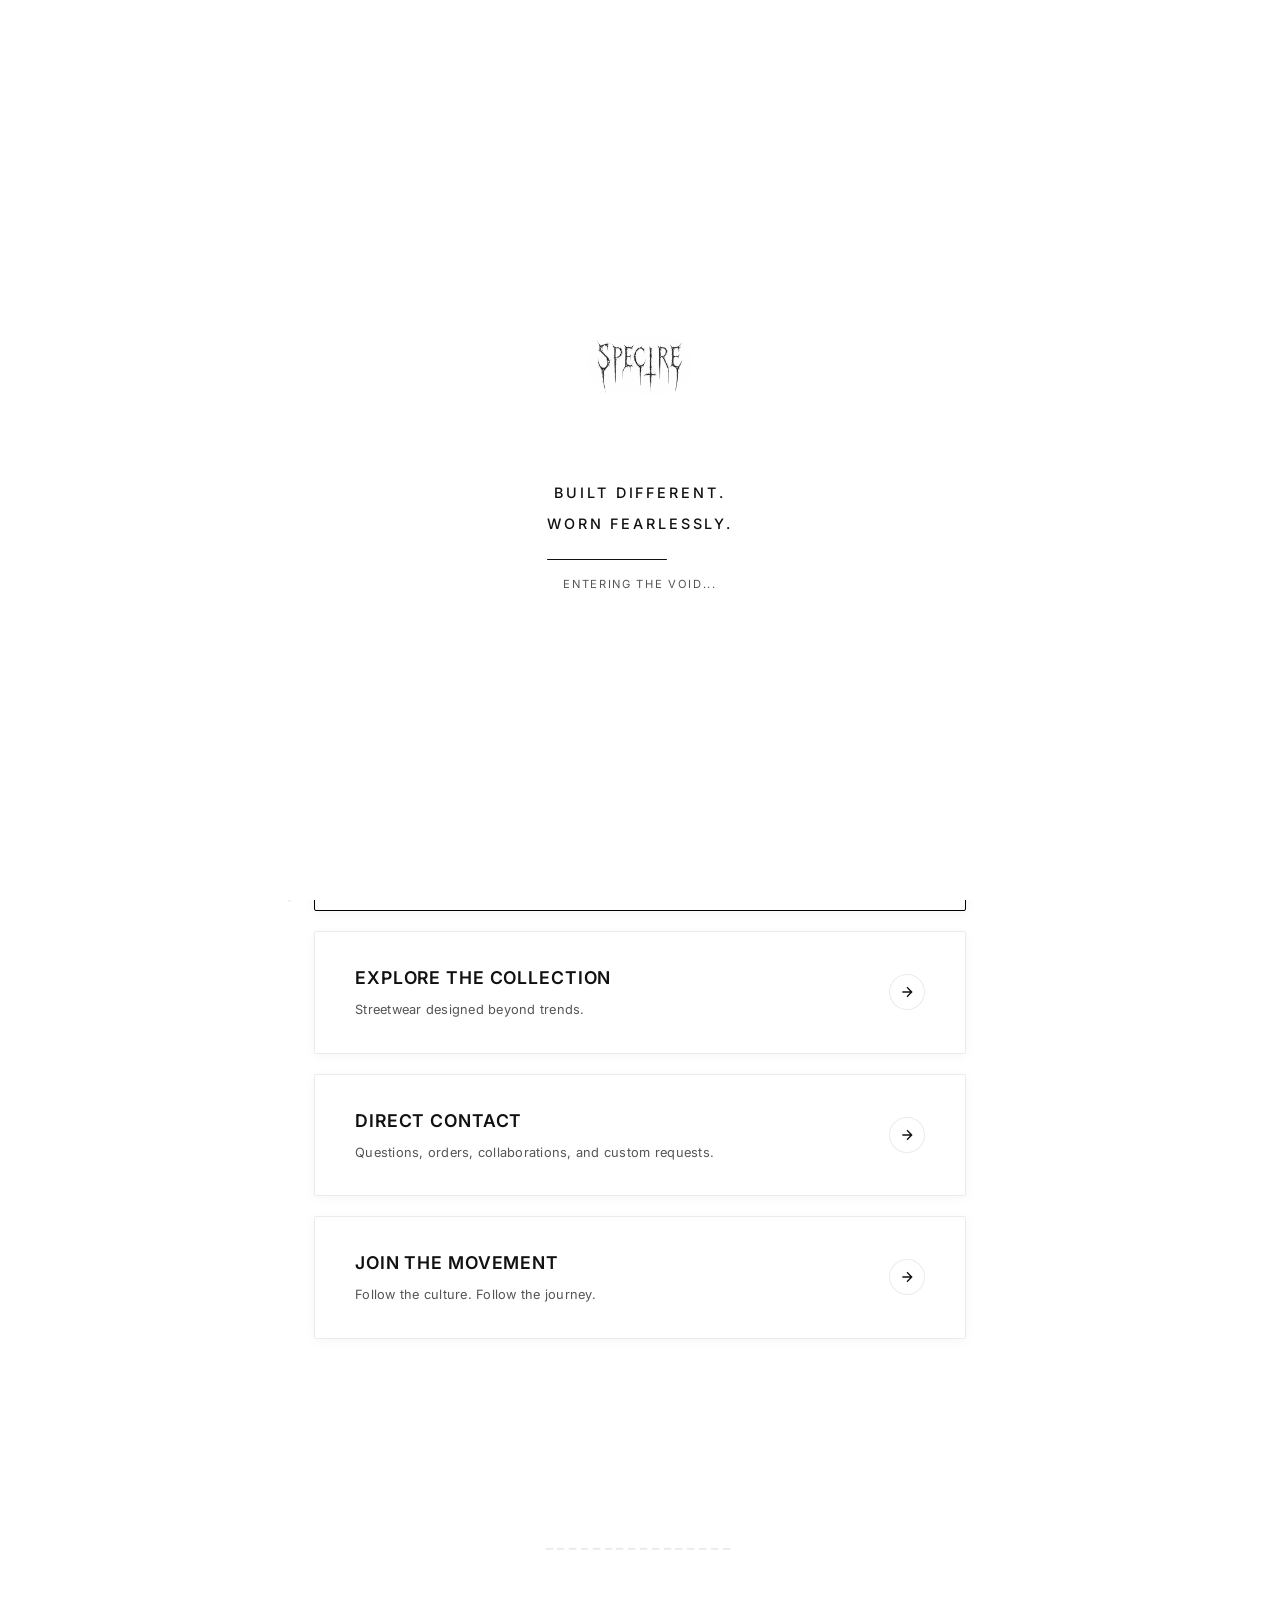
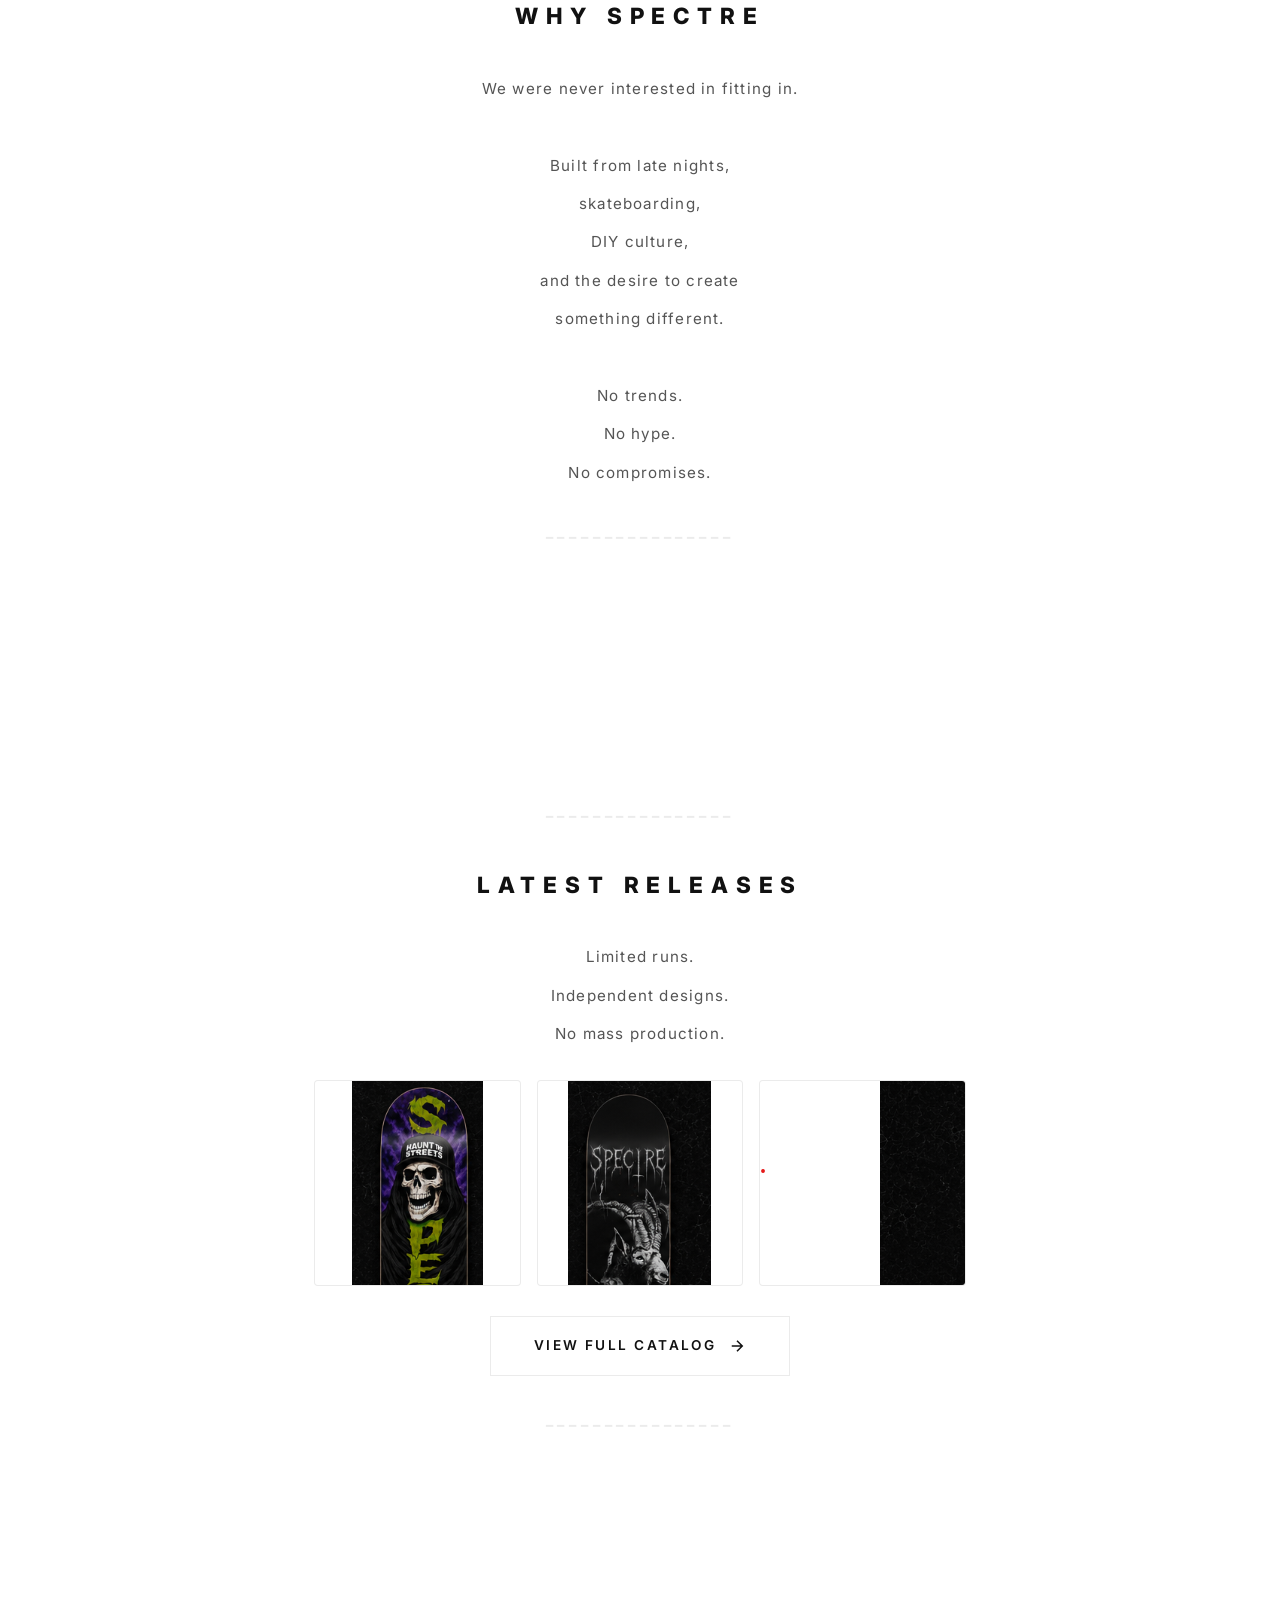
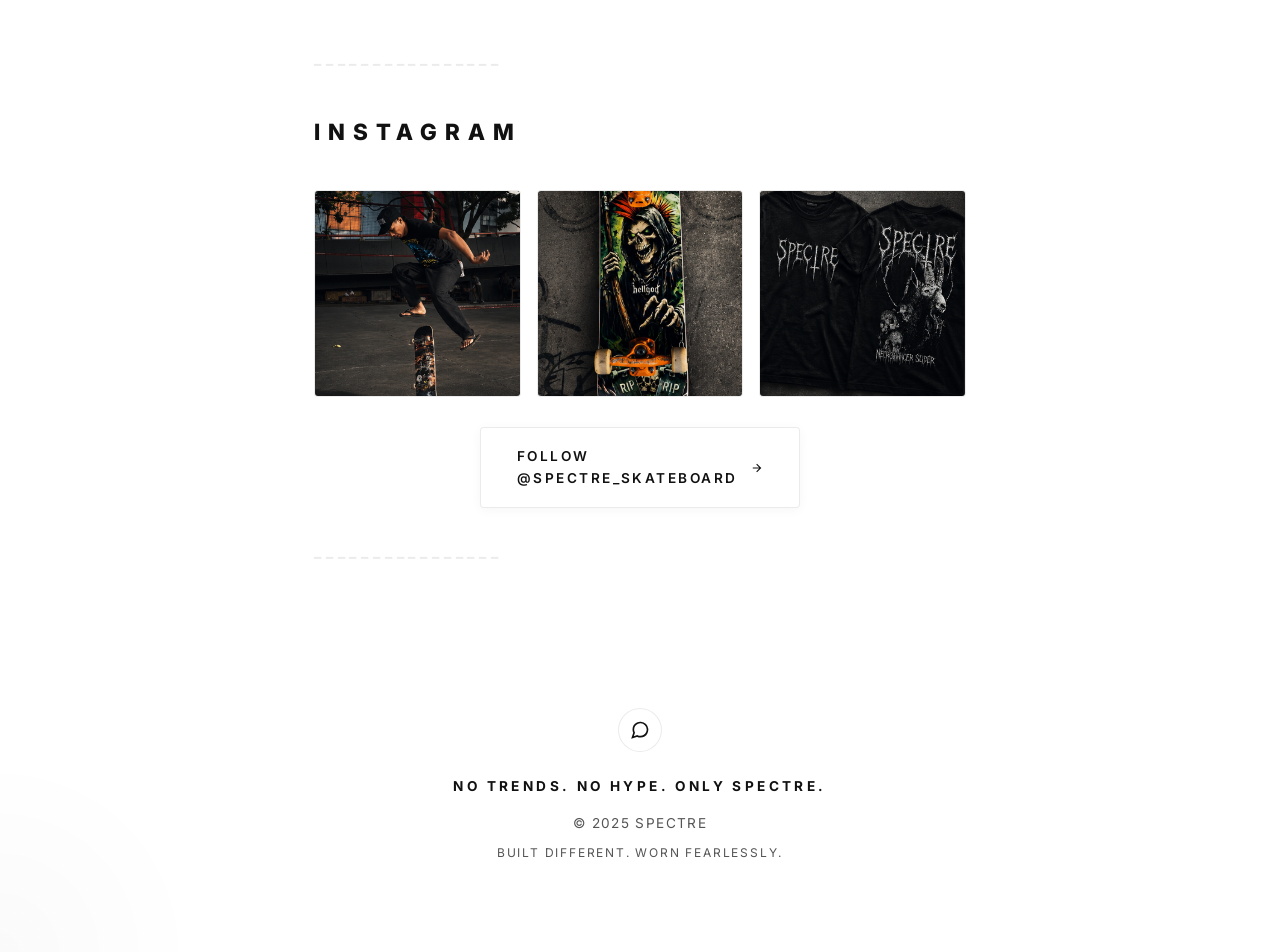
==== commit b2b6b308: "Update website" ====
--- a/index.html
+++ b/index.html
@@ -46,7 +46,7 @@
     <!-- Loading Screen -->
     <div class="loading-screen" id="loadingScreen">
         <div class="loading-content">
-            <img src="assets/images/logo.svg" alt="SPECTRE" class="loading-logo">
+            <img src="assets/images/logo.png" alt="SPECTRE" class="loading-logo">
             <div class="loading-text">
                 <p class="loading-line-1">BUILT DIFFERENT.</p>
                 <p class="loading-line-2">WORN FEARLESSLY.</p>
@@ -69,7 +69,7 @@
         <header class="header">
             <div class="profile-section">
                 <div class="profile-image-container">
-                    <img src="assets/images/logo.svg" alt="SPECTRE" class="profile-image" id="profileImage">
+                    <img src="assets/images/logo.png" alt="SPECTRE" class="profile-image" id="profileImage">
                     <div class="profile-ring"></div>
                 </div>
                 <h1 class="brand-title">SPECTRE</h1>
--- a/style.css
+++ b/style.css
@@ -11,15 +11,15 @@
 }
 
 :root {
-    /* Premium Editorial Color System */
-    --color-primary-bg: #0a0a0a;
-    --color-secondary-bg: #1a1a1a;
-    --color-primary-text: #ffffff;
-    --color-secondary-text: #888888;
-    --color-card-bg: #151515;
-    --color-border: rgba(255, 255, 255, 0.1);
-    --color-border-hover: rgba(255, 255, 255, 0.15);
-    --color-accent: #A6FF00;
+    /* Premium Monochrome Fashion Color System */
+    --color-primary-bg: #FFFFFF;
+    --color-secondary-bg: #F5F5F5;
+    --color-primary-text: #111111;
+    --color-secondary-text: #555555;
+    --color-card-bg: rgba(255, 255, 255, 0.8);
+    --color-border: rgba(0, 0, 0, 0.08);
+    --color-border-hover: rgba(0, 0, 0, 0.12);
+    --color-accent: #000000;
     
     --font-primary: 'Inter', -apple-system, BlinkMacSystemFont, 'Segoe UI', Roboto, sans-serif;
     
@@ -30,9 +30,9 @@
     --transition-medium: 0.4s ease;
     --transition-slow: 0.6s ease;
     
-    --shadow-subtle: 0 2px 8px rgba(0, 0, 0, 0.04);
-    --shadow-hover: 0 8px 24px rgba(0, 0, 0, 0.08);
-    --shadow-lift: 0 12px 32px rgba(0, 0, 0, 0.12);
+    --shadow-subtle: 0 2px 12px rgba(0, 0, 0, 0.04);
+    --shadow-hover: 0 8px 32px rgba(0, 0, 0, 0.06);
+    --shadow-lift: 0 16px 48px rgba(0, 0, 0, 0.08);
 }
 
 html {
@@ -94,13 +94,13 @@
 }
 
 .loading-logo {
-    width: 100px;
-    height: 100px;
-    margin-bottom: 40px;
+    width: 120px;
+    height: 120px;
+    margin-bottom: 48px;
     object-fit: contain;
-    filter: drop-shadow(0 2px 8px rgba(255, 255, 255, 0.1));
+    filter: drop-shadow(0 4px 16px rgba(0, 0, 0, 0.06));
     opacity: 0;
-    animation: logoFadeIn 0.8s ease 0.3s forwards;
+    animation: logoFadeIn 1.2s ease 0.4s forwards;
 }
 
 .loading-text {
@@ -110,53 +110,53 @@
 }
 
 .loading-line-1 {
-    font-size: 1.3rem;
-    font-weight: 700;
-    letter-spacing: 0.3em;
+    font-size: 0.9rem;
+    font-weight: 500;
+    letter-spacing: 0.2em;
     text-transform: uppercase;
     color: var(--color-primary-text);
-    margin-bottom: 6px;
+    margin-bottom: 8px;
     opacity: 0;
-    animation: lineFadeIn 0.5s ease 0.7s forwards;
+    animation: lineFadeIn 0.6s ease 1.0s forwards;
 }
 
 .loading-line-2 {
-    font-size: 1.3rem;
-    font-weight: 700;
-    letter-spacing: 0.3em;
+    font-size: 0.9rem;
+    font-weight: 500;
+    letter-spacing: 0.2em;
     text-transform: uppercase;
     color: var(--color-primary-text);
-    margin-bottom: 16px;
+    margin-bottom: 24px;
     opacity: 0;
-    animation: lineFadeIn 0.5s ease 0.9s forwards;
+    animation: lineFadeIn 0.6s ease 1.2s forwards;
 }
 
 .loading-bar-container {
-    width: 200px;
-    height: 2px;
+    width: 120px;
+    height: 1px;
     background: var(--color-border);
     border-radius: 1px;
     overflow: hidden;
     opacity: 0;
-    animation: fadeIn 0.5s ease 1.0s forwards;
+    animation: fadeIn 0.6s ease 1.4s forwards;
 }
 
 .loading-bar {
     width: 0%;
     height: 100%;
     background: var(--color-primary-text);
-    animation: loadingProgress 0.8s ease-in-out 1.1s forwards;
+    animation: loadingProgress 1.0s ease-in-out 1.5s forwards;
 }
 
 .loading-status {
-    font-size: 0.75rem;
-    font-weight: 500;
-    letter-spacing: 0.2em;
+    font-size: 0.7rem;
+    font-weight: 400;
+    letter-spacing: 0.15em;
     text-transform: uppercase;
     color: var(--color-secondary-text);
-    margin-top: 12px;
+    margin-top: 16px;
     opacity: 0;
-    animation: fadeIn 0.5s ease 1.2s forwards;
+    animation: fadeIn 0.6s ease 1.6s forwards;
 }
 
 /* Cinematic Animations */
@@ -282,9 +282,9 @@
 
 /* Main Container */
 .container {
-    max-width: 600px;
+    max-width: 700px;
     margin: 0 auto;
-    padding: 40px 20px;
+    padding: 60px 24px;
     min-height: 100vh;
     display: flex;
     flex-direction: column;
@@ -294,7 +294,7 @@
 /* Header Section */
 .header {
     text-align: center;
-    margin-bottom: 32px;
+    margin-bottom: 48px;
     animation: fadeInUp 1s ease 0.3s both;
 }
 
@@ -302,21 +302,21 @@
     display: flex;
     flex-direction: column;
     align-items: center;
-    gap: 12px;
+    gap: 16px;
 }
 
 .profile-image-container {
     position: relative;
-    width: 300px;
-    height: 300px;
-    margin-bottom: 16px;
+    width: 400px;
+    height: 400px;
+    margin-bottom: 32px;
 }
 
 .profile-image {
     width: 100%;
     height: 100%;
     object-fit: contain;
-    filter: drop-shadow(0 6px 24px rgba(0, 0, 0, 0.12));
+    filter: drop-shadow(0 8px 32px rgba(0, 0, 0, 0.08));
     animation: logoReveal 1.5s ease 0.5s both;
 }
 
@@ -347,45 +347,45 @@
 }
 
 .brand-title {
-    font-size: 3.5rem;
+    font-size: 4rem;
     font-weight: 900;
-    letter-spacing: 0.45em;
+    letter-spacing: 0.5em;
     text-transform: uppercase;
     color: var(--color-primary-text);
-    margin-bottom: 12px;
+    margin-bottom: 16px;
     animation: fadeInUp 1s ease 0.7s both;
 }
 
 .hero-subtitle {
-    font-size: 1.25rem;
-    font-weight: 700;
-    letter-spacing: 0.3em;
+    font-size: 1.1rem;
+    font-weight: 500;
+    letter-spacing: 0.25em;
     color: var(--color-primary-text);
     text-transform: uppercase;
-    margin: 4px 0;
+    margin: 8px 0;
     animation: fadeInUp 1s ease 0.8s both;
 }
 
 .hero-tagline {
-    font-size: 0.9rem;
+    font-size: 0.85rem;
     font-weight: 400;
-    letter-spacing: 0.12em;
+    letter-spacing: 0.15em;
     color: var(--color-secondary-text);
     text-transform: none;
-    margin-top: 12px;
+    margin-top: 16px;
     animation: fadeInUp 1s ease 0.9s both;
 }
 
 /* CTA Section */
 .cta-section {
     flex: 1;
-    margin-bottom: 40px;
+    margin-bottom: 60px;
 }
 
 .cta-container {
     display: flex;
     flex-direction: column;
-    gap: 16px;
+    gap: 20px;
 }
 
 .cta-button {
@@ -394,41 +394,42 @@
     align-items: center;
     justify-content: space-between;
     text-decoration: none;
-    background: var(--color-card-bg);
+    background: rgba(255, 255, 255, 0.9);
     border: 1px solid var(--color-border);
-    border-radius: 4px;
-    padding: 28px 32px;
+    border-radius: 2px;
+    padding: 32px 40px;
     box-shadow: var(--shadow-subtle);
     transition: all var(--transition-medium);
     overflow: hidden;
     animation: fadeInUp 0.6s ease both;
     cursor: pointer;
     transform: translateY(0);
+    backdrop-filter: blur(10px);
 }
 
 .cta-button:nth-child(1) { 
     animation-delay: 1.1s;
-    border-color: var(--color-accent);
-    background: linear-gradient(135deg, rgba(166, 255, 0, 0.03) 0%, var(--color-card-bg) 100%);
+    border-color: #000000;
+    background: rgba(255, 255, 255, 0.95);
 }
 .cta-button:nth-child(2) { animation-delay: 1.2s; }
 .cta-button:nth-child(3) { animation-delay: 1.3s; }
 .cta-button:nth-child(4) { animation-delay: 1.4s; }
 
 .cta-button:hover {
-    transform: translateY(-8px);
+    transform: translateY(-4px);
     border-color: var(--color-border-hover);
+    box-shadow: var(--shadow-hover);
+}
+
+.cta-button:nth-child(1):hover {
+    border-color: #000000;
     box-shadow: var(--shadow-lift);
-}
-
-.cta-button:nth-child(1):hover {
-    border-color: var(--color-accent);
-    box-shadow: 0 16px 40px rgba(166, 255, 0, 0.2);
-    transform: translateY(-8px);
+    transform: translateY(-4px);
 }
 
 .cta-button:active {
-    transform: translateY(-4px);
+    transform: translateY(-2px);
 }
 
 .cta-content {
@@ -438,28 +439,28 @@
 }
 
 .cta-title {
-    font-size: 1.3rem;
-    font-weight: 700;
-    letter-spacing: 0.2em;
+    font-size: 1.1rem;
+    font-weight: 600;
+    letter-spacing: 0.05em;
     color: var(--color-primary-text);
     text-transform: uppercase;
     margin-bottom: 8px;
 }
 
 .cta-description {
-    font-size: 0.85rem;
+    font-size: 0.8rem;
     font-weight: 400;
-    letter-spacing: 0.08em;
+    letter-spacing: 0.02em;
     color: var(--color-secondary-text);
-    line-height: 1.5;
+    line-height: 1.6;
 }
 
 .cta-arrow {
     display: flex;
     align-items: center;
     justify-content: center;
-    width: 32px;
-    height: 32px;
+    width: 36px;
+    height: 36px;
     background: var(--color-primary-bg);
     border: 1px solid var(--color-border);
     border-radius: 50%;
@@ -480,7 +481,7 @@
 
 .cta-button:hover .cta-arrow svg {
     stroke: var(--color-primary-bg);
-    transform: translateX(4px);
+    transform: translateX(2px);
 }
 
 .cta-glow {
@@ -489,7 +490,7 @@
     left: 0;
     width: 100%;
     height: 100%;
-    background: linear-gradient(135deg, rgba(17, 17, 17, 0.03) 0%, transparent 50%);
+    background: linear-gradient(135deg, rgba(0, 0, 0, 0.02) 0%, transparent 50%);
     opacity: 0;
     transition: opacity var(--transition-medium);
     pointer-events: none;
@@ -501,7 +502,7 @@
 
 /* Brand Section */
 .brand-section {
-    margin: 80px 0;
+    margin: 100px 0;
     text-align: center;
     animation: fadeInUp 0.8s ease 1.5s both;
 }
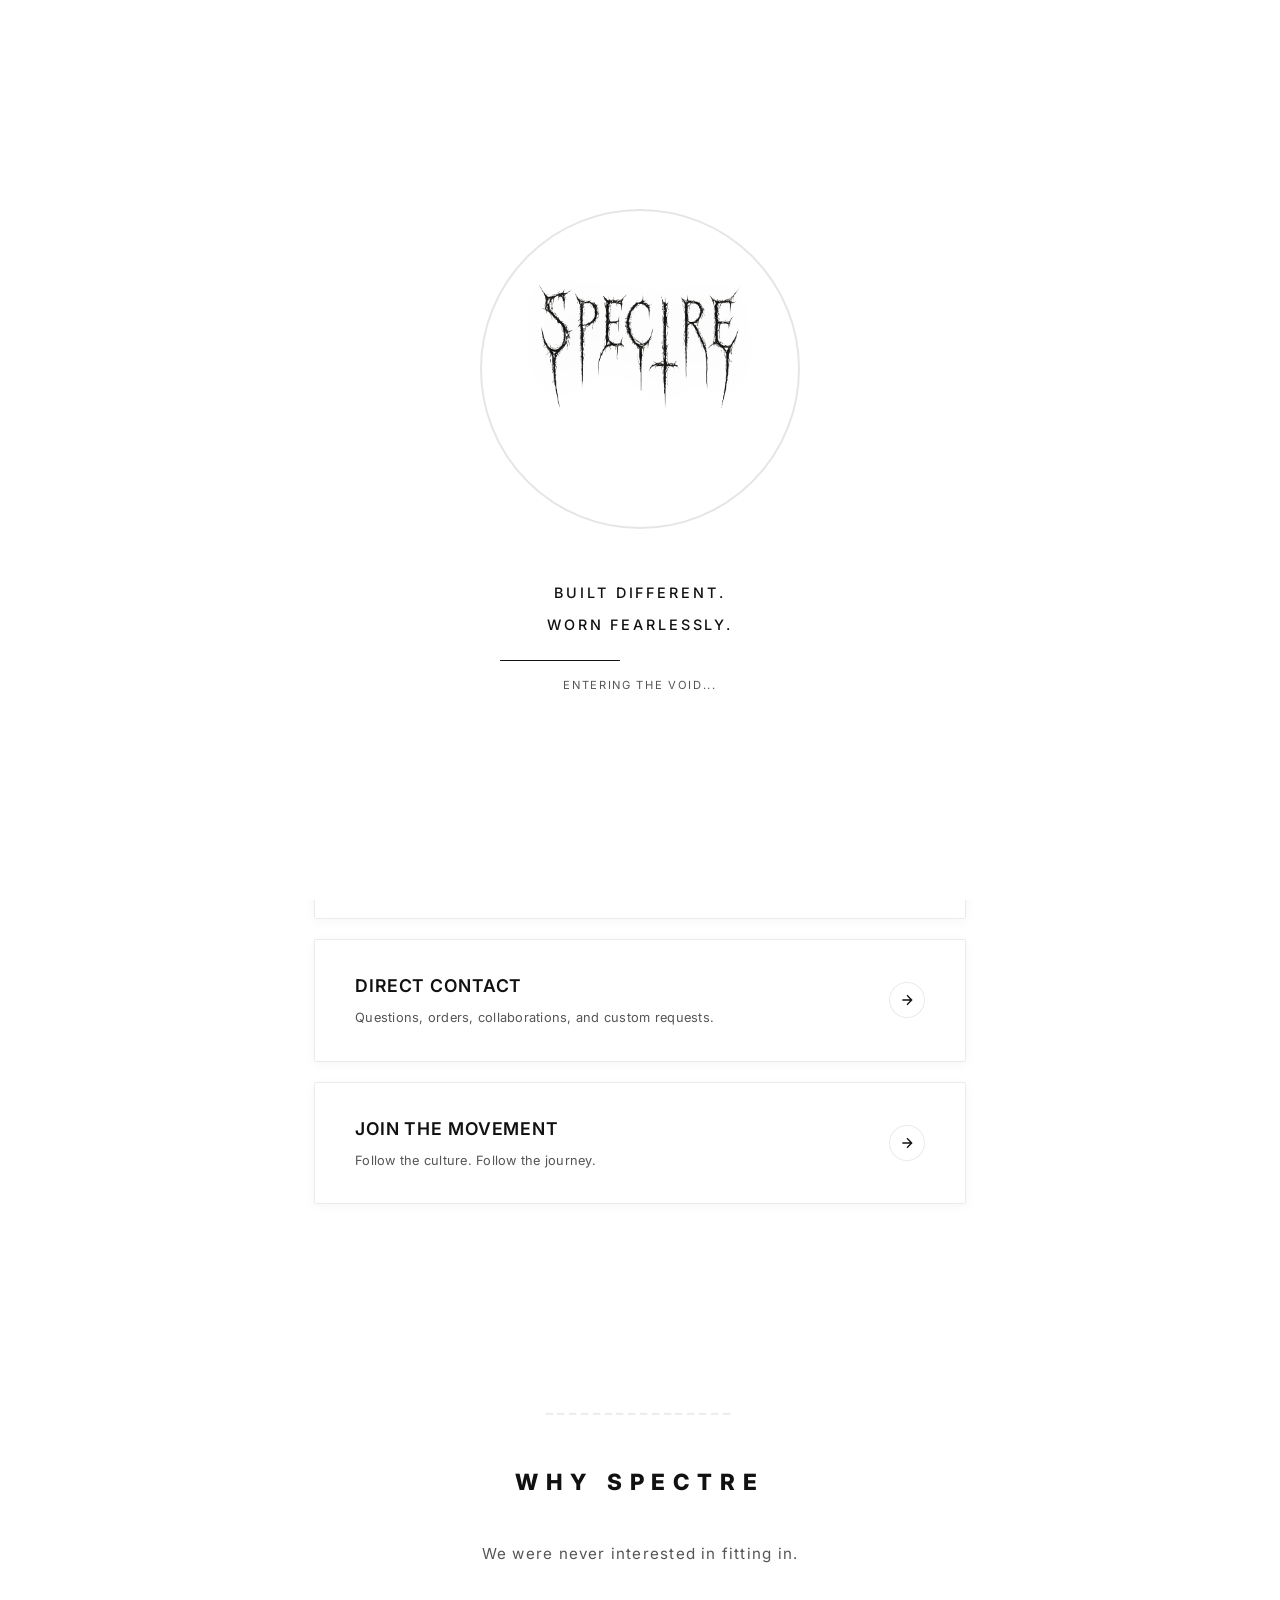
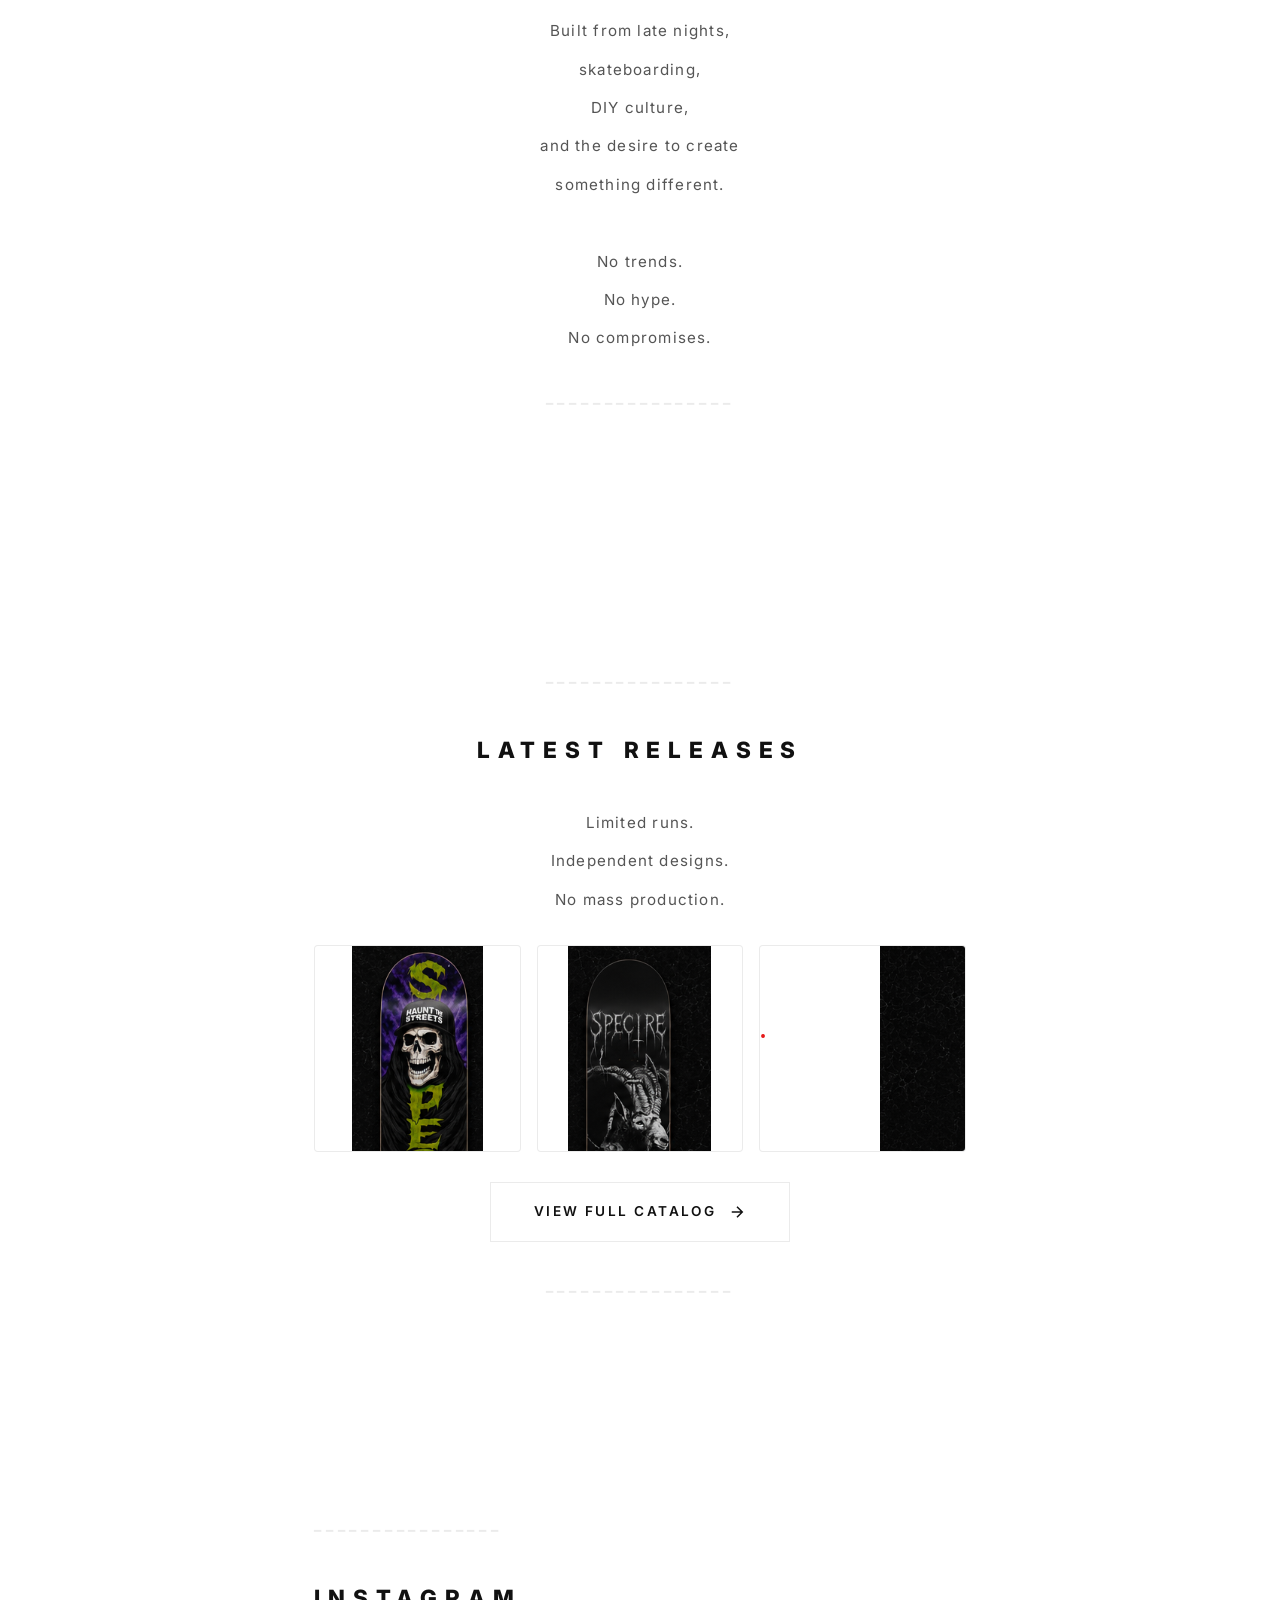
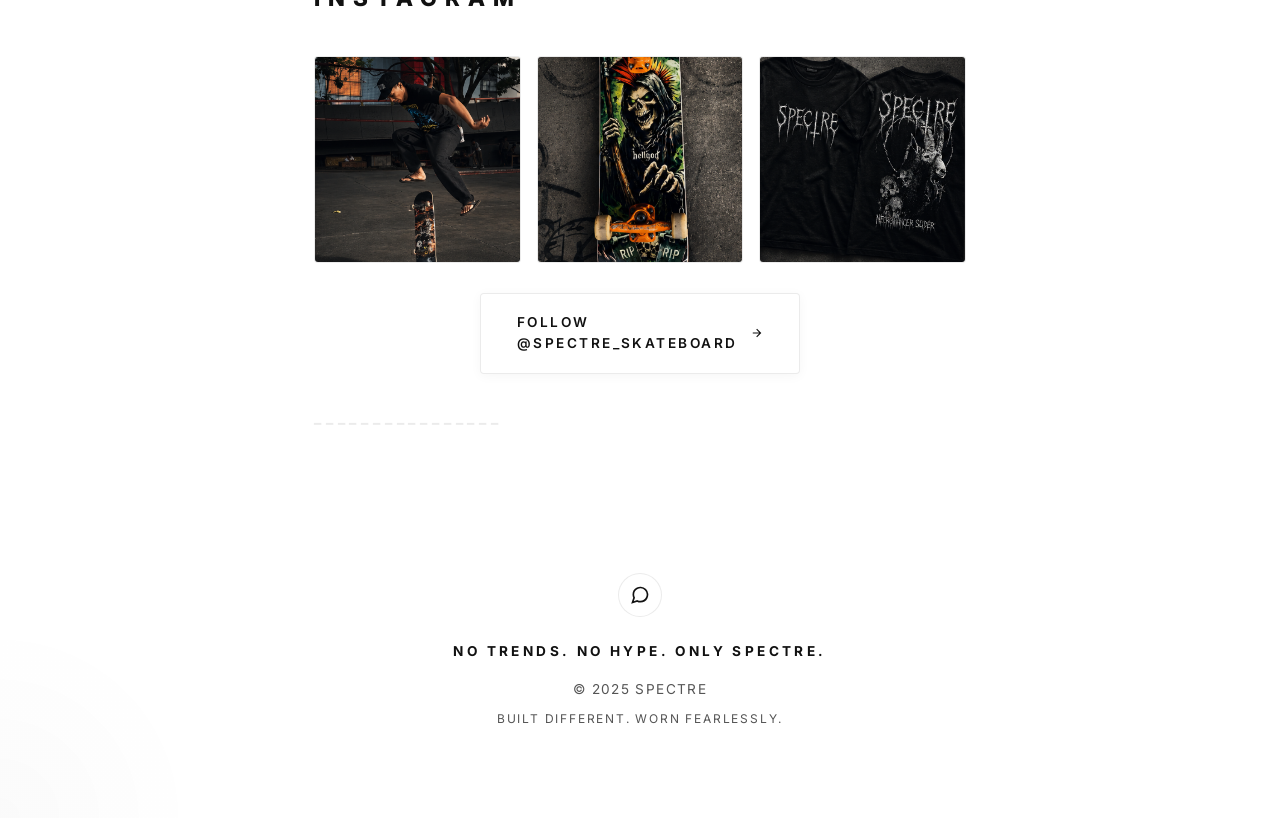
==== commit 08a94bb5: "Update website" ====
--- a/index.html
+++ b/index.html
@@ -46,7 +46,10 @@
     <!-- Loading Screen -->
     <div class="loading-screen" id="loadingScreen">
         <div class="loading-content">
-            <img src="assets/images/logo.png" alt="SPECTRE" class="loading-logo">
+<div class="loading-logo-container">
+                <img src="assets/images/logo.png" alt="SPECTRE" class="loading-logo">
+                <div class="loading-ring"></div>
+            </div>
             <div class="loading-text">
                 <p class="loading-line-1">BUILT DIFFERENT.</p>
                 <p class="loading-line-2">WORN FEARLESSLY.</p>
@@ -72,8 +75,7 @@
                     <img src="assets/images/logo.png" alt="SPECTRE" class="profile-image" id="profileImage">
                     <div class="profile-ring"></div>
                 </div>
-                <h1 class="brand-title">SPECTRE</h1>
-                <p class="hero-subtitle">BUILT DIFFERENT. WORN FEARLESSLY.</p>
+<p class="hero-subtitle">BUILT DIFFERENT. WORN FEARLESSLY.</p>
                 <p class="hero-tagline">Forged through skateboarding, DIY culture, and the underground.</p>
             </div>
         </header>
--- a/style.css
+++ b/style.css
@@ -94,13 +94,33 @@
 }
 
 .loading-logo {
-    width: 120px;
-    height: 120px;
+    width: 280px;
+    height: 280px;
     margin-bottom: 48px;
     object-fit: contain;
     filter: drop-shadow(0 4px 16px rgba(0, 0, 0, 0.06));
     opacity: 0;
     animation: logoFadeIn 1.2s ease 0.4s forwards;
+    position: relative;
+    z-index: 2;
+}
+
+.loading-logo-container {
+    position: relative;
+    display: flex;
+    align-items: center;
+    justify-content: center;
+    margin-bottom: 48px;
+}
+
+.loading-ring {
+    position: absolute;
+    width: 320px;
+    height: 320px;
+    border: 2px solid rgba(0, 0, 0, 0.1);
+    border-radius: 50%;
+    z-index: 1;
+    animation: ringPulse 3s ease-in-out infinite;
 }
 
 .loading-text {
@@ -310,18 +330,40 @@
     width: 400px;
     height: 400px;
     margin-bottom: 32px;
+    display: flex;
+    align-items: center;
+    justify-content: center;
 }
 
 .profile-image {
-    width: 100%;
-    height: 100%;
+    width: 280px;
+    height: 280px;
     object-fit: contain;
     filter: drop-shadow(0 8px 32px rgba(0, 0, 0, 0.08));
     animation: logoReveal 1.5s ease 0.5s both;
+    position: relative;
+    z-index: 2;
 }
 
 .profile-ring {
-    display: none;
+    position: absolute;
+    width: 320px;
+    height: 320px;
+    border: 2px solid rgba(0, 0, 0, 0.1);
+    border-radius: 50%;
+    z-index: 1;
+    animation: ringPulse 3s ease-in-out infinite;
+}
+
+@keyframes ringPulse {
+    0%, 100% {
+        transform: scale(1);
+        opacity: 0.5;
+    }
+    50% {
+        transform: scale(1.05);
+        opacity: 0.3;
+    }
 }
 
 @keyframes logoReveal {
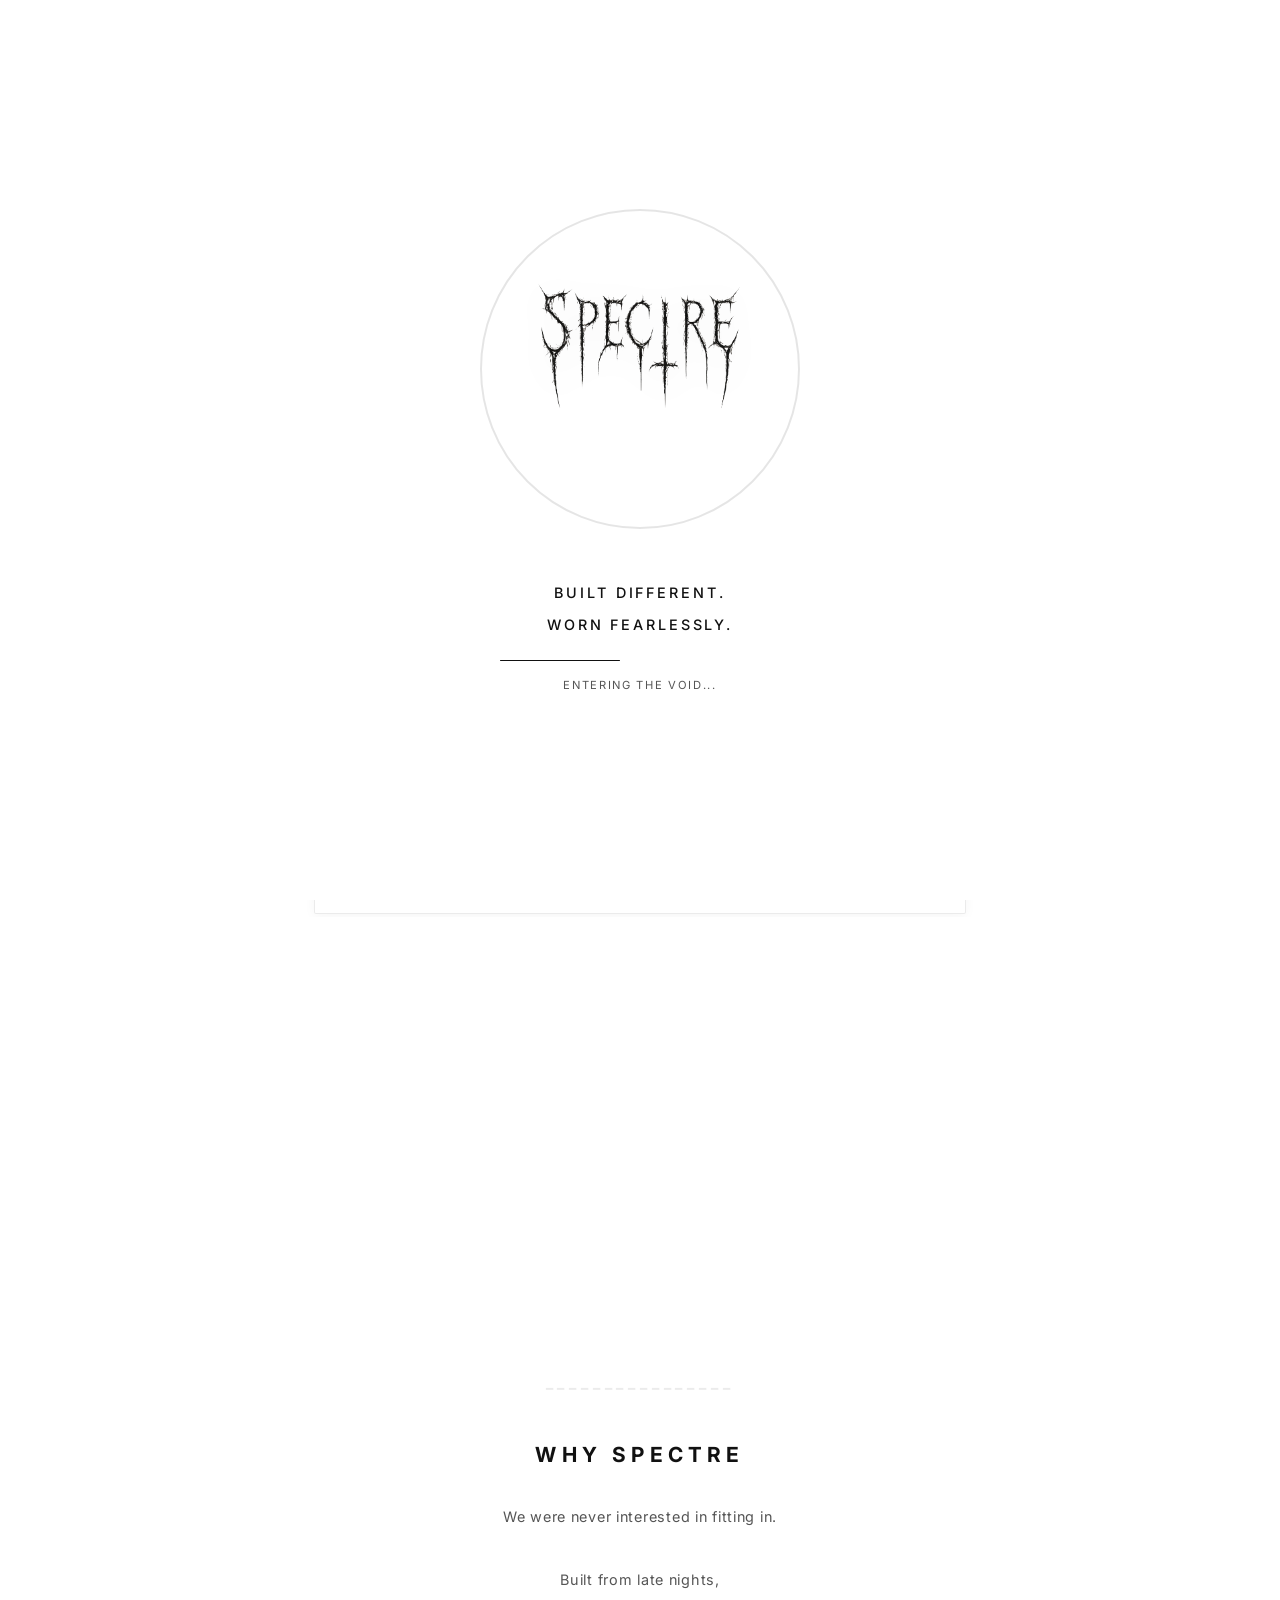
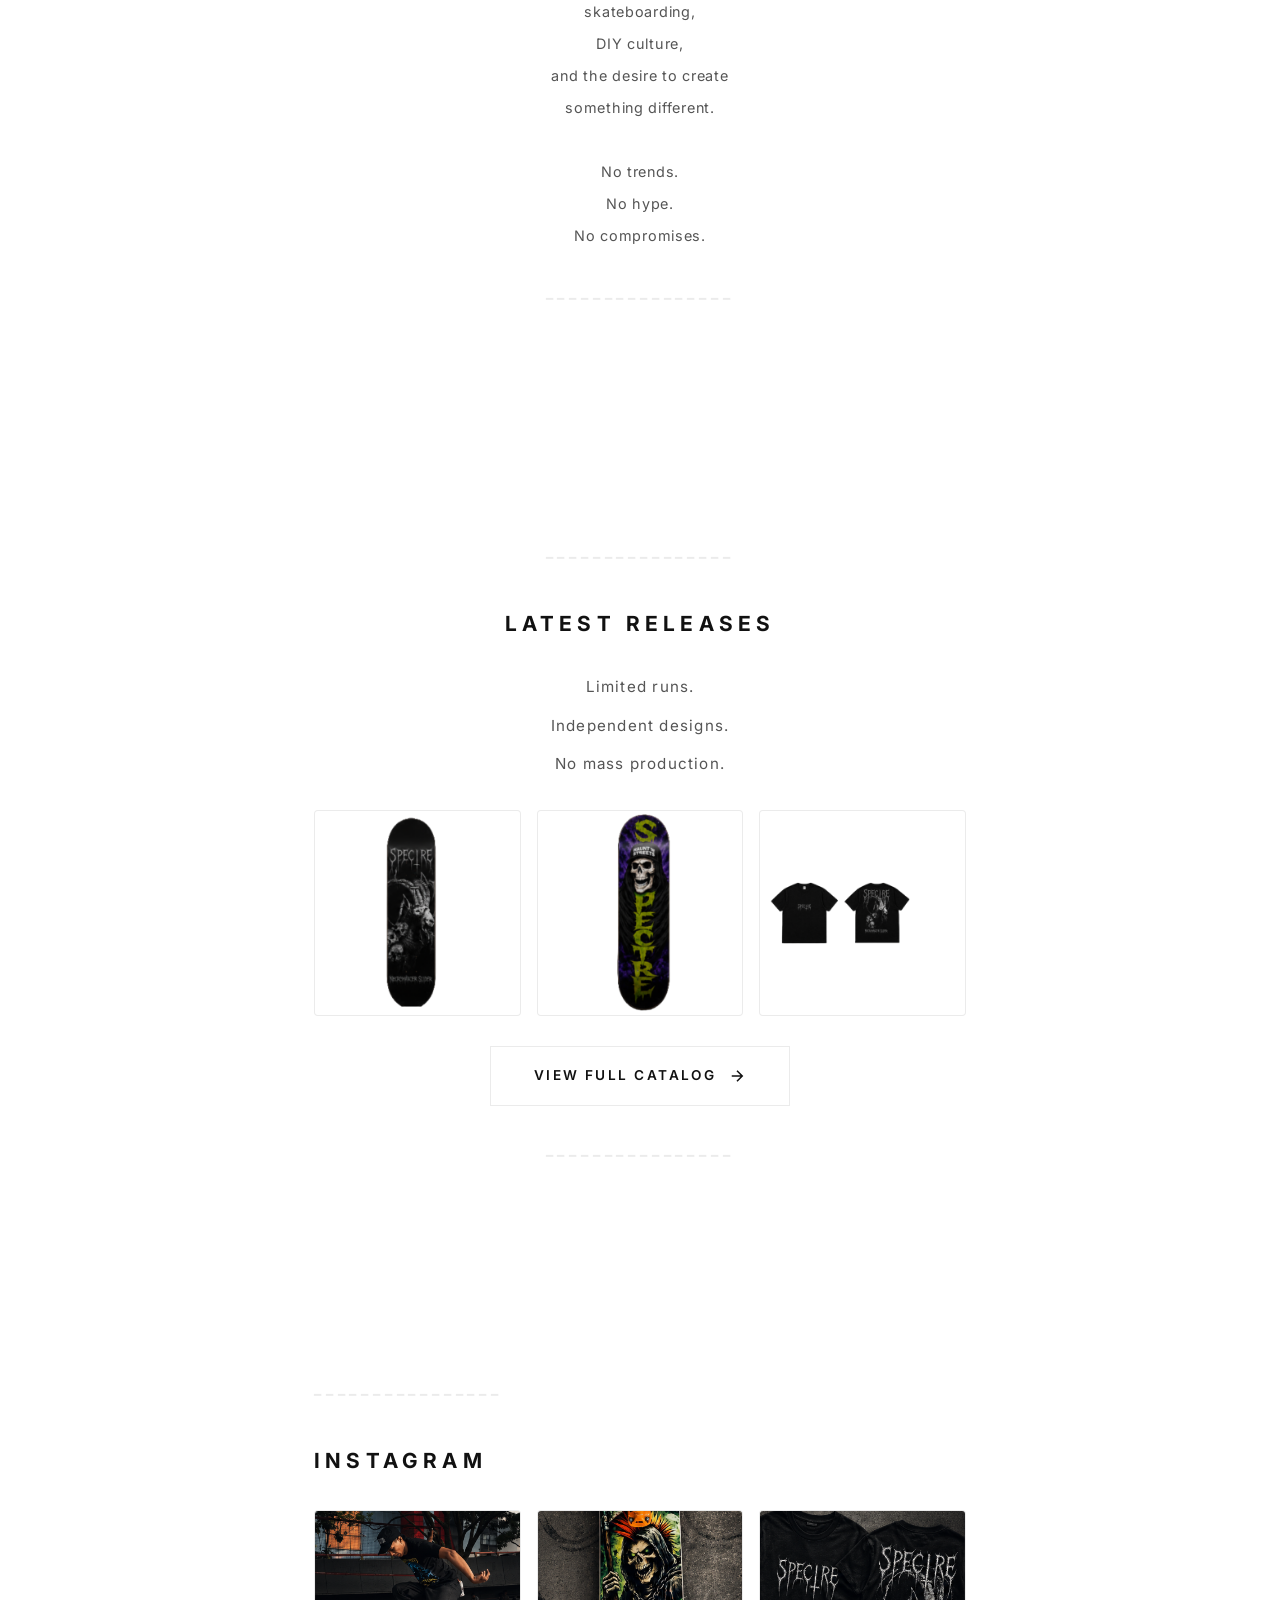
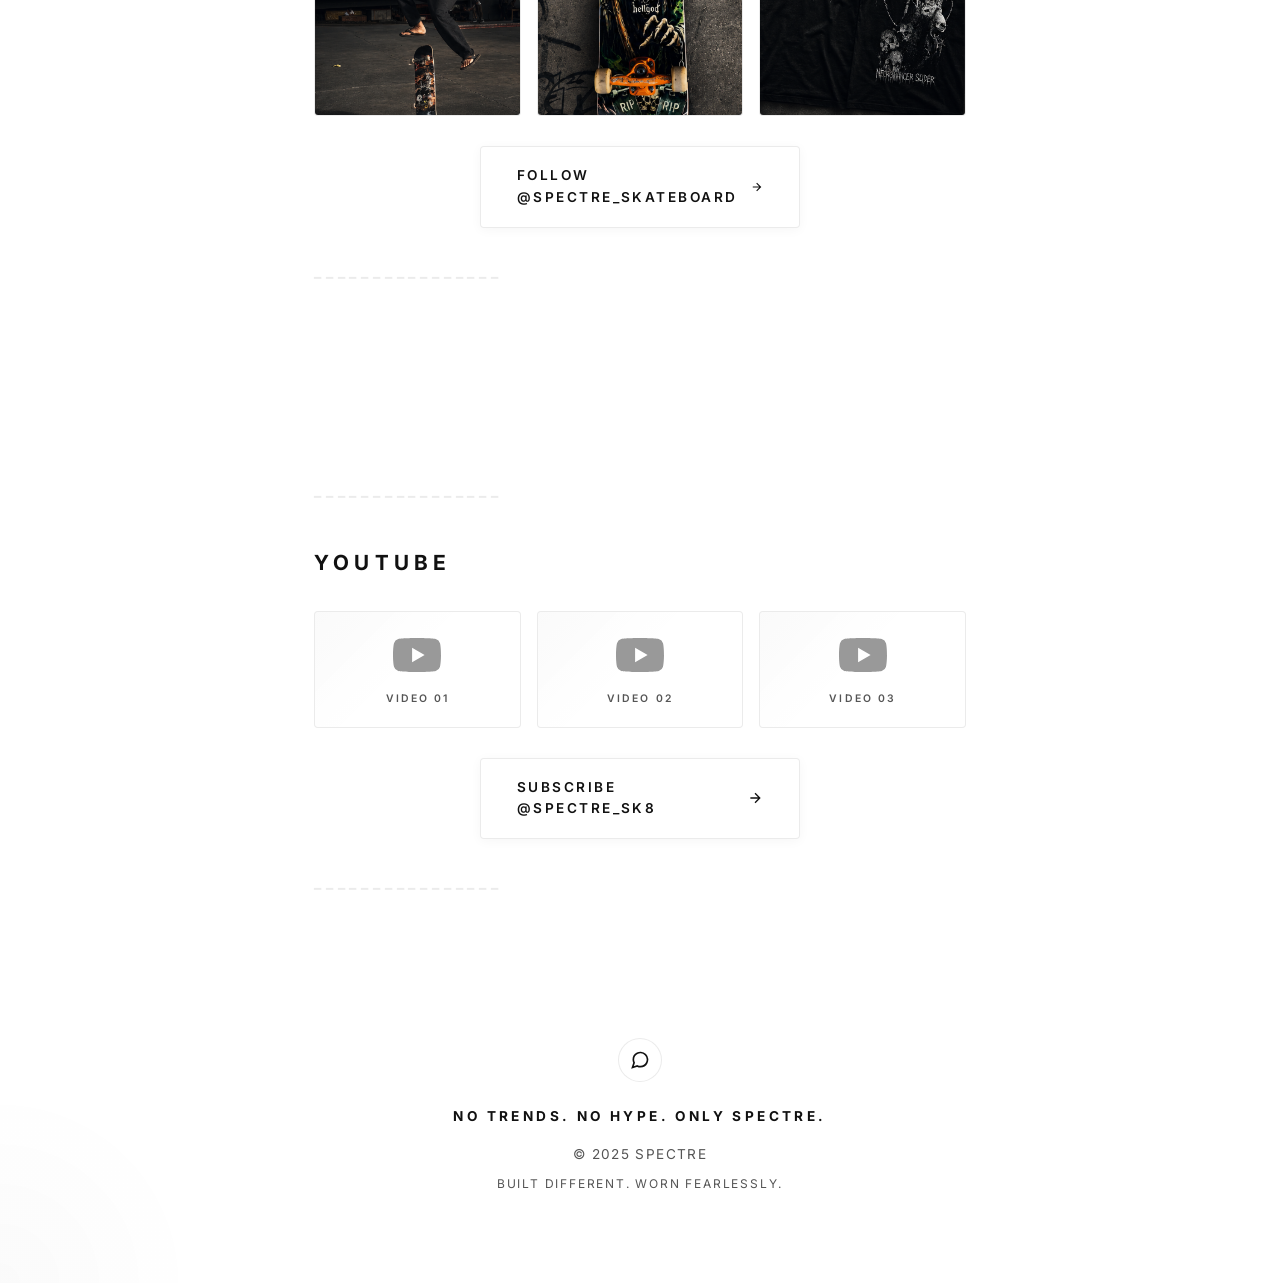
==== commit ab3256fc: "Update website" ====
--- a/index.html
+++ b/index.html
@@ -244,6 +244,51 @@
             <div class="divider">━━━━━━━━━━━━━━━━</div>
         </section>
 
+        <!-- YouTube Showcase Section -->
+        <section class="youtube-section">
+            <div class="divider">━━━━━━━━━━━━━━━━</div>
+            <h2 class="section-title">YOUTUBE</h2>
+            <div class="youtube-grid">
+                <a href="#" class="youtube-link" data-link="youtube" target="_blank" rel="noopener" aria-label="Watch on YouTube" id="youtube-video-1">
+                    <div class="youtube-image">
+                        <div class="youtube-placeholder">
+                            <svg viewBox="0 0 24 24" fill="currentColor" class="youtube-icon">
+                                <path d="M23.498 6.186a3.016 3.016 0 0 0-2.122-2.136C19.505 3.545 12 3.545 12 3.545s-7.505 0-9.377.505A3.017 3.017 0 0 0 .502 6.186C0 8.07 0 12 0 12s0 3.93.502 5.814a3.016 3.016 0 0 0 2.122 2.136c1.871.505 9.376.505 9.376.505s7.505 0 9.377-.505a3.015 3.015 0 0 0 2.122-2.136C24 15.93 24 12 24 12s0-3.93-.502-5.814zM9.545 15.568V8.432L15.818 12l-6.273 3.568z"/>
+                            </svg>
+                            <span>VIDEO 01</span>
+                        </div>
+                    </div>
+                </a>
+                <a href="#" class="youtube-link" data-link="youtube" target="_blank" rel="noopener" aria-label="Watch on YouTube" id="youtube-video-2">
+                    <div class="youtube-image">
+                        <div class="youtube-placeholder">
+                            <svg viewBox="0 0 24 24" fill="currentColor" class="youtube-icon">
+                                <path d="M23.498 6.186a3.016 3.016 0 0 0-2.122-2.136C19.505 3.545 12 3.545 12 3.545s-7.505 0-9.377.505A3.017 3.017 0 0 0 .502 6.186C0 8.07 0 12 0 12s0 3.93.502 5.814a3.016 3.016 0 0 0 2.122 2.136c1.871.505 9.376.505 9.376.505s7.505 0 9.377-.505a3.015 3.015 0 0 0 2.122-2.136C24 15.93 24 12 24 12s0-3.93-.502-5.814zM9.545 15.568V8.432L15.818 12l-6.273 3.568z"/>
+                            </svg>
+                            <span>VIDEO 02</span>
+                        </div>
+                    </div>
+                </a>
+                <a href="#" class="youtube-link" data-link="youtube" target="_blank" rel="noopener" aria-label="Watch on YouTube" id="youtube-video-3">
+                    <div class="youtube-image">
+                        <div class="youtube-placeholder">
+                            <svg viewBox="0 0 24 24" fill="currentColor" class="youtube-icon">
+                                <path d="M23.498 6.186a3.016 3.016 0 0 0-2.122-2.136C19.505 3.545 12 3.545 12 3.545s-7.505 0-9.377.505A3.017 3.017 0 0 0 .502 6.186C0 8.07 0 12 0 12s0 3.93.502 5.814a3.016 3.016 0 0 0 2.122 2.136c1.871.505 9.376.505 9.376.505s7.505 0 9.377-.505a3.015 3.015 0 0 0 2.122-2.136C24 15.93 24 12 24 12s0-3.93-.502-5.814zM9.545 15.568V8.432L15.818 12l-6.273 3.568z"/>
+                            </svg>
+                            <span>VIDEO 03</span>
+                        </div>
+                    </div>
+                </a>
+            </div>
+            <a href="#" class="youtube-cta" data-link="youtube" target="_blank" rel="noopener">
+                <span>SUBSCRIBE @SPECTRE_SK8</span>
+                <svg viewBox="0 0 24 24" fill="none" stroke="currentColor" stroke-width="2">
+                    <path d="M5 12h14M12 5l7 7-7 7"/>
+                </svg>
+            </a>
+            <div class="divider">━━━━━━━━━━━━━━━━</div>
+        </section>
+
         <!-- Footer -->
         <footer class="footer">
             <div class="footer-social">
--- a/style.css
+++ b/style.css
@@ -399,9 +399,9 @@
 }
 
 .hero-subtitle {
-    font-size: 1.1rem;
+    font-size: 1rem;
     font-weight: 500;
-    letter-spacing: 0.25em;
+    letter-spacing: 0.15em;
     color: var(--color-primary-text);
     text-transform: uppercase;
     margin: 8px 0;
@@ -409,12 +409,12 @@
 }
 
 .hero-tagline {
-    font-size: 0.85rem;
+    font-size: 0.9rem;
     font-weight: 400;
-    letter-spacing: 0.15em;
+    letter-spacing: 0.05em;
     color: var(--color-secondary-text);
     text-transform: none;
-    margin-top: 16px;
+    margin-top: 12px;
     animation: fadeInUp 1s ease 0.9s both;
 }
 
@@ -544,7 +544,7 @@
 
 /* Brand Section */
 .brand-section {
-    margin: 100px 0;
+    margin: 80px 0;
     text-align: center;
     animation: fadeInUp 0.8s ease 1.5s both;
 }
@@ -558,23 +558,23 @@
 }
 
 .section-title {
-    font-size: 1.4rem;
-    font-weight: 800;
-    letter-spacing: 0.35em;
+    font-size: 1.3rem;
+    font-weight: 700;
+    letter-spacing: 0.25em;
     color: var(--color-primary-text);
     text-transform: uppercase;
-    margin: 40px 0;
+    margin: 32px 0;
 }
 
 .brand-content {
     color: var(--color-secondary-text);
-    font-size: 0.95rem;
-    line-height: 2;
-    letter-spacing: 0.08em;
+    font-size: 0.9rem;
+    line-height: 1.8;
+    letter-spacing: 0.05em;
 }
 
 .brand-content p {
-    margin: 8px 0;
+    margin: 6px 0;
 }
 
 /* Releases Section */
@@ -622,6 +622,9 @@
     width: 100%;
     height: 100%;
     overflow: hidden;
+    display: flex;
+    align-items: center;
+    justify-content: center;
 }
 
 .release-placeholder {
@@ -631,6 +634,15 @@
     align-items: center;
     justify-content: center;
     background: linear-gradient(135deg, rgba(17, 17, 17, 0.02) 0%, transparent 50%);
+}
+
+.release-image img {
+    width: 100%;
+    height: 100%;
+    object-fit: cover;
+    object-position: center;
+    opacity: 1 !important;
+    visibility: visible !important;
 }
 
 .release-placeholder span {
@@ -892,6 +904,118 @@
     transform: translateX(4px);
 }
 
+/* YouTube Showcase Section */
+.youtube-section {
+    margin: 60px 0;
+    animation: fadeInUp 0.6s ease 2.4s both;
+}
+
+.youtube-grid {
+    display: grid;
+    grid-template-columns: repeat(3, 1fr);
+    gap: 16px;
+    margin: 30px 0;
+}
+
+.youtube-link {
+    display: block;
+    text-decoration: none;
+    color: inherit;
+    transition: transform var(--transition-medium);
+}
+
+.youtube-link:hover {
+    transform: translateY(-4px);
+}
+
+.youtube-image {
+    aspect-ratio: 16/9;
+    background: var(--color-card-bg);
+    border-radius: 4px;
+    overflow: hidden;
+    position: relative;
+    border: 1px solid var(--color-border);
+}
+
+.youtube-image img {
+    width: 100%;
+    height: 100%;
+    object-fit: cover;
+    transition: transform var(--transition-medium);
+}
+
+.youtube-link:hover .youtube-image img {
+    transform: scale(1.05);
+}
+
+.youtube-placeholder {
+    width: 100%;
+    height: 100%;
+    display: flex;
+    flex-direction: column;
+    align-items: center;
+    justify-content: center;
+    gap: 12px;
+    background: linear-gradient(135deg, rgba(17, 17, 17, 0.02) 0%, transparent 50%);
+}
+
+.youtube-icon {
+    width: 48px;
+    height: 48px;
+    color: var(--color-secondary-text);
+    opacity: 0.6;
+}
+
+.youtube-placeholder span {
+    font-size: 0.65rem;
+    font-weight: 600;
+    letter-spacing: 0.2em;
+    color: var(--color-secondary-text);
+    text-transform: uppercase;
+}
+
+.youtube-cta {
+    display: flex;
+    align-items: center;
+    justify-content: center;
+    gap: 12px;
+    padding: 18px 36px;
+    margin: 20px auto 0;
+    background: var(--color-card-bg);
+    border: 1px solid var(--color-border);
+    color: var(--color-primary-text);
+    text-decoration: none;
+    font-size: 0.85rem;
+    font-weight: 600;
+    letter-spacing: 0.18em;
+    text-transform: uppercase;
+    transition: all var(--transition-medium);
+    max-width: 320px;
+    border-radius: 4px;
+    cursor: pointer;
+    box-shadow: var(--shadow-subtle);
+}
+
+.youtube-cta:hover {
+    background: #FF0000;
+    border-color: #FF0000;
+    color: #FFFFFF;
+    transform: translateY(-4px);
+    box-shadow: var(--shadow-lift);
+}
+
+.youtube-cta svg {
+    width: 18px;
+    height: 18px;
+    stroke: var(--color-primary-text);
+    transition: transform var(--transition-medium);
+}
+
+.youtube-cta:hover svg {
+    stroke: #FFFFFF;
+    transform: translateX(4px);
+}
+
 /* Actions Section */
 .actions-section {
     display: flex;
@@ -1047,9 +1171,95 @@
 }
 
 /* Responsive Design */
+@media (max-width: 768px) {
+    .container {
+        max-width: 100%;
+        padding: 40px 20px;
+    }
+    
+    .profile-image-container {
+        width: 280px;
+        height: 280px;
+        margin-bottom: 24px;
+    }
+    
+    .profile-image {
+        width: 200px;
+        height: 200px;
+    }
+    
+    .profile-ring {
+        width: 240px;
+        height: 240px;
+    }
+    
+    .brand-title {
+        font-size: 2.5rem;
+        letter-spacing: 0.3em;
+    }
+    
+    .hero-subtitle {
+        font-size: 0.9rem;
+        letter-spacing: 0.15em;
+    }
+    
+    .hero-tagline {
+        font-size: 0.8rem;
+    }
+    
+    .cta-button {
+        padding: 24px 28px;
+    }
+    
+    .cta-title {
+        font-size: 1rem;
+    }
+    
+    .cta-description {
+        font-size: 0.75rem;
+    }
+    
+    .cta-arrow {
+        width: 32px;
+        height: 32px;
+    }
+    
+    .cta-container {
+        gap: 14px;
+    }
+    
+    .products-grid {
+        grid-template-columns: repeat(2, 1fr);
+        gap: 16px;
+    }
+    
+    .releases-grid {
+        grid-template-columns: repeat(3, 1fr);
+        gap: 12px;
+    }
+    
+    .release-placeholder span {
+        font-size: 0.6rem;
+    }
+    
+    .footer-social-link {
+        width: 48px;
+        height: 48px;
+    }
+    
+    .footer-social-link svg {
+        width: 22px;
+        height: 22px;
+    }
+    
+    .footer {
+        padding: 30px 20px 20px;
+    }
+}
+
 @media (max-width: 480px) {
     .container {
-        padding: 30px 20px;
+        padding: 30px 16px;
     }
     
     .header {
@@ -1057,36 +1267,72 @@
     }
     
     .profile-image-container {
-        width: 112px;
-        height: 112px;
+        width: 240px;
+        height: 240px;
+        margin-bottom: 20px;
+    }
+    
+    .profile-image {
+        width: 180px;
+        height: 180px;
+    }
+    
+    .profile-ring {
+        width: 200px;
+        height: 200px;
     }
     
     .brand-title {
         font-size: 2rem;
-        letter-spacing: 0.2em;
+        letter-spacing: 0.25em;
     }
     
     .hero-subtitle {
-        font-size: 1rem;
-        letter-spacing: 0.15em;
+        font-size: 0.85rem;
+        letter-spacing: 0.12em;
     }
     
     .hero-tagline {
-        font-size: 0.8rem;
+        font-size: 0.75rem;
     }
     
     .cta-button {
-        padding: 26px 30px;
-        min-height: 60px;
+        padding: 20px 24px;
     }
     
     .cta-title {
-        font-size: 1.15rem;
-        letter-spacing: 0.1em;
+        font-size: 0.95rem;
     }
     
     .cta-description {
-        font-size: 0.85rem;
+        font-size: 0.7rem;
+    }
+    
+    .cta-arrow {
+        width: 28px;
+        height: 28px;
+    }
+    
+    .cta-container {
+        gap: 12px;
+    }
+    
+    .products-grid {
+        grid-template-columns: 1fr;
+        gap: 16px;
+    }
+    
+    .releases-grid {
+        grid-template-columns: repeat(2, 1fr);
+        gap: 10px;
+    }
+    
+    .product-image {
+        min-height: 250px;
+    }
+    
+    .product-info {
+        padding: 20px;
     }
     
     .section-title {
@@ -1098,11 +1344,6 @@
         font-size: 0.85rem;
     }
     
-    .releases-grid {
-        grid-template-columns: repeat(3, 1fr);
-        gap: 12px;
-    }
-    
     .release-placeholder span {
         font-size: 0.6rem;
     }
@@ -1153,7 +1394,11 @@
     .instagram-grid {
         grid-template-columns: repeat(2, 1fr);
     }
-    
+
+    .youtube-grid {
+        grid-template-columns: repeat(2, 1fr);
+    }
+
     .platform-card {
         padding: 18px 20px;
         gap: 14px;
